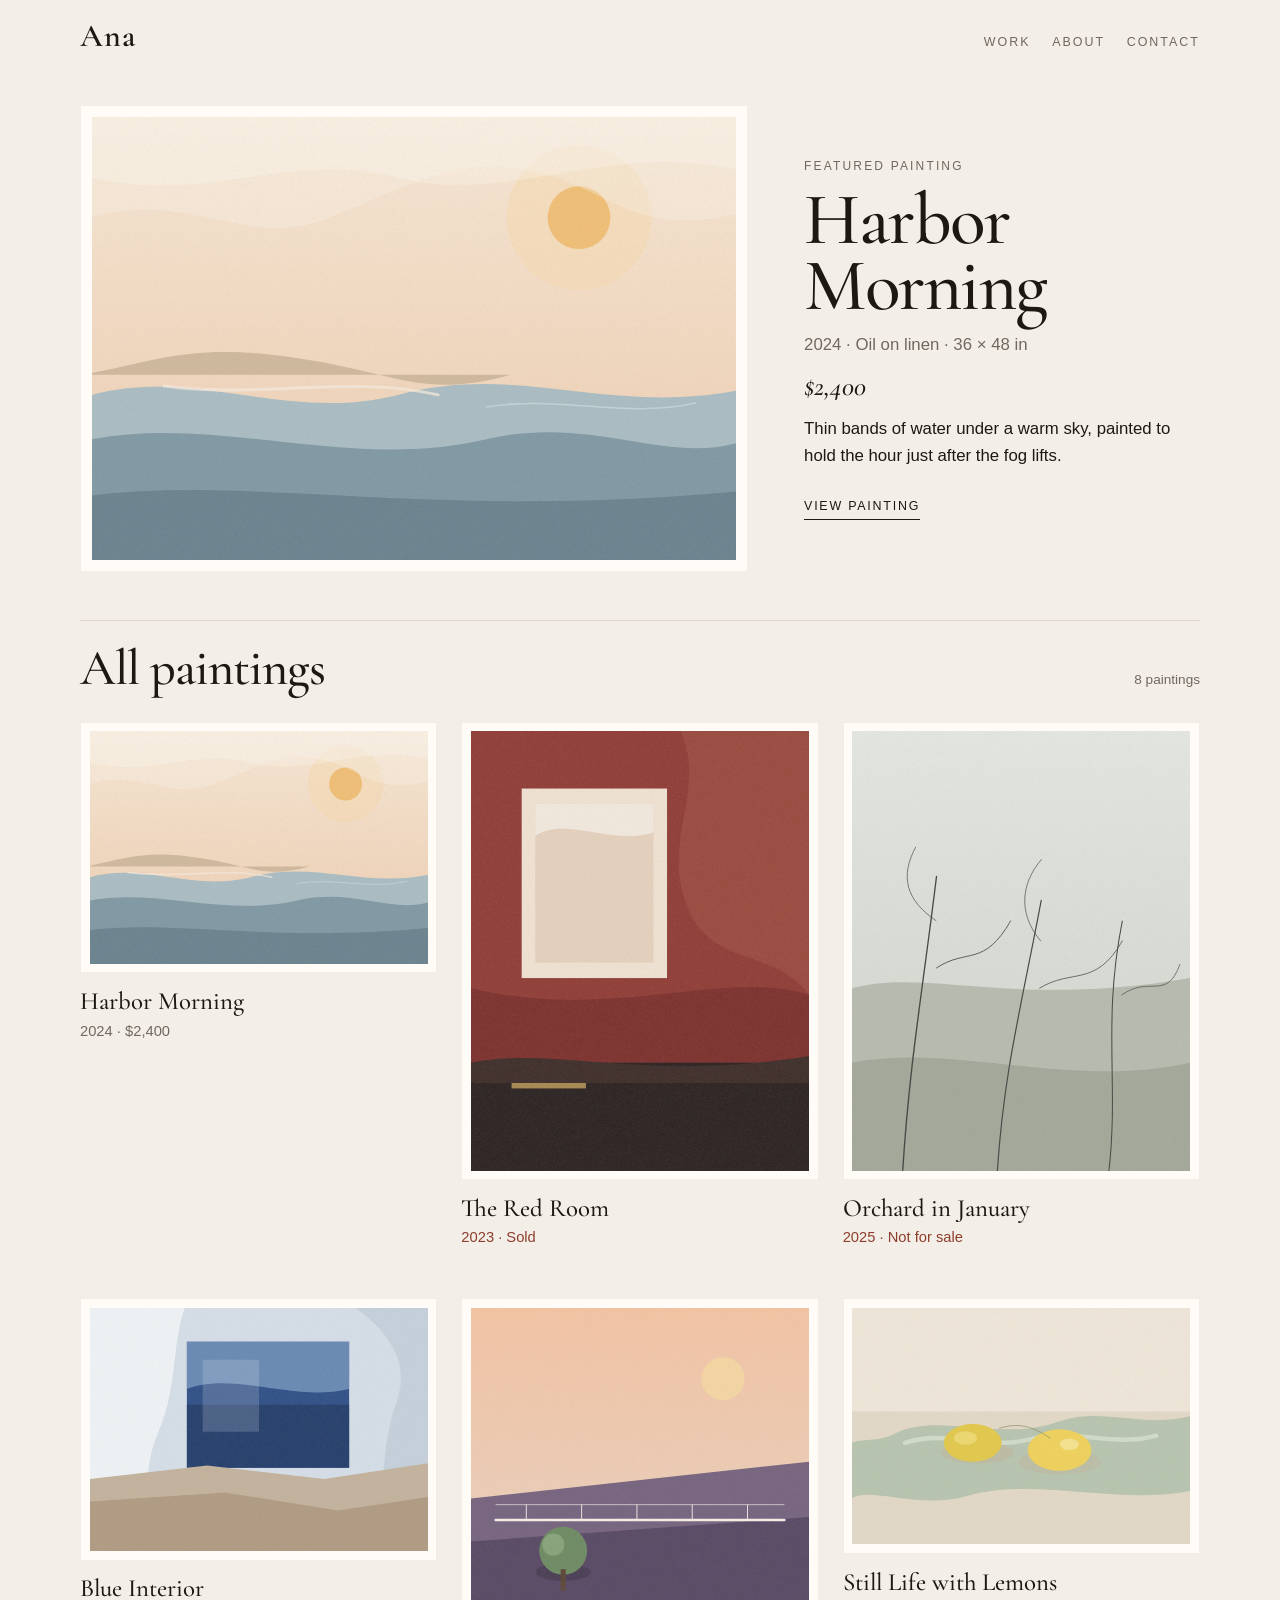
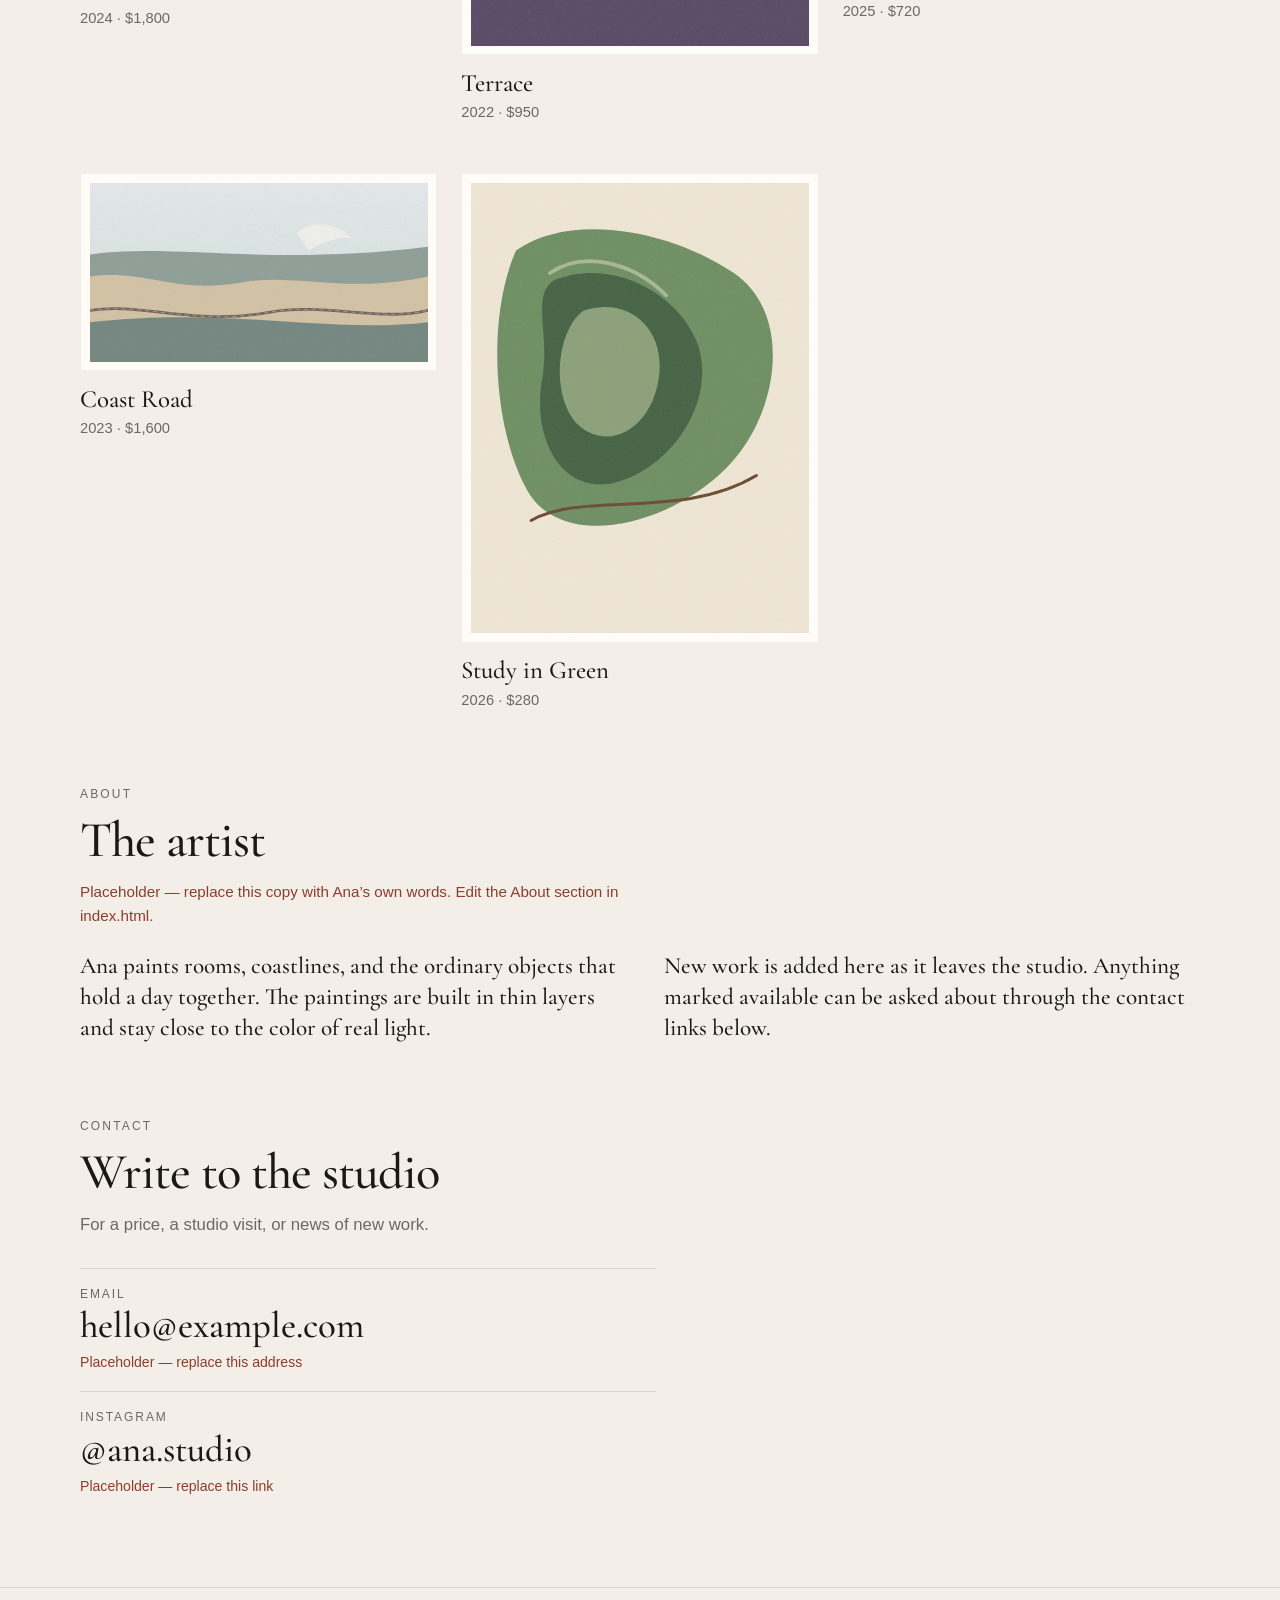
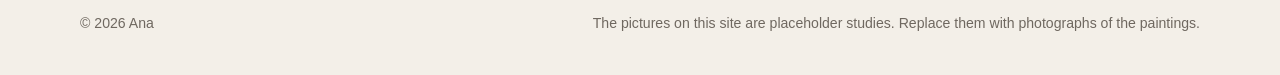
==== index.html @ fddc7daa "Add a static gallery site for Ana's paintings. The site is plain HTML, CSS, and JavaScript so GitHub" ====
<!DOCTYPE html>
<html lang="en">
<head>
  <meta charset="utf-8">
  <meta name="viewport" content="width=device-width, initial-scale=1">
  <title>Ana — Paintings</title>
  <meta name="description" content="Paintings by Ana. A small gallery of available work, with room to add new pieces as they leave the studio.">
  <meta name="author" content="Ana">
  <meta name="theme-color" content="#f3efe8">
  <meta name="robots" content="index, follow">
  <!-- Update the address below if the site moves to a custom domain. -->
  <link rel="canonical" href="https://iraistlin.github.io/anas-art/">
  <meta property="og:type" content="website">
  <meta property="og:locale" content="en_US">
  <meta property="og:site_name" content="Ana">
  <meta property="og:title" content="Ana — Paintings">
  <meta property="og:description" content="Paintings by Ana. A small gallery of available work, with room to add new pieces as they leave the studio.">
  <meta property="og:url" content="https://iraistlin.github.io/anas-art/">
  <meta property="og:image" content="https://iraistlin.github.io/anas-art/images/harbor-morning.svg">
  <meta name="twitter:card" content="summary_large_image">
  <meta name="twitter:title" content="Ana — Paintings">
  <meta name="twitter:description" content="Paintings by Ana. A small gallery of available work, with room to add new pieces as they leave the studio.">
  <meta name="twitter:image" content="https://iraistlin.github.io/anas-art/images/harbor-morning.svg">
  <link rel="icon" href="favicon.svg" type="image/svg+xml">
  <link rel="stylesheet" href="css/styles.css">
  <script type="application/ld+json">
  {
    "@context": "https://schema.org",
    "@type": "Person",
    "name": "Ana",
    "jobTitle": "Painter",
    "url": "https://iraistlin.github.io/anas-art/"
  }
  </script>
</head>
<body>
  <a class="skip" href="#main">Skip to the paintings</a>
  <header class="site-header">
    <div class="wrap header-inner">
      <a class="logo" href="#work">Ana</a>
      <nav aria-label="Sections">
        <a href="#work">Work</a>
        <a href="#about">About</a>
        <a href="#contact">Contact</a>
      </nav>
    </div>
  </header>

  <main id="main">
    <section id="work" class="wrap">
      <div id="featured">
        <noscript>
          <p class="empty">This gallery needs JavaScript to show the paintings. The list itself lives in js/artworks.js.</p>
        </noscript>
      </div>
      <div class="section-head">
        <h2>All paintings</h2>
        <p id="count" class="count"></p>
      </div>
      <div id="gallery" class="grid"></div>
    </section>

    <!-- Replace the About copy below with Ana's own words. -->
    <section id="about" class="wrap about">
      <p class="eyebrow">About</p>
      <h2>The artist</h2>
      <p class="placeholder-banner">Placeholder — replace this copy with Ana’s own words. Edit the About section in index.html.</p>
      <div class="about-grid">
        <p>Ana paints rooms, coastlines, and the ordinary objects that hold a day together. The paintings are built in thin layers and stay close to the color of real light.</p>
        <p>New work is added here as it leaves the studio. Anything marked available can be asked about through the contact links below.</p>
      </div>
    </section>

    <!-- Replace the email and social links. They are examples, not real accounts. -->
    <section id="contact" class="wrap contact">
      <p class="eyebrow">Contact</p>
      <h2>Write to the studio</h2>
      <p class="lede">For a price, a studio visit, or news of new work.</p>
      <ul class="contact-list">
        <li>
          <span class="contact-label">Email</span>
          <a href="mailto:hello@example.com">hello@example.com</a>
          <span class="placeholder">Placeholder — replace this address</span>
        </li>
        <li>
          <span class="contact-label">Instagram</span>
          <a href="https://example.com">@ana.studio</a>
          <span class="placeholder">Placeholder — replace this link</span>
        </li>
      </ul>
    </section>
  </main>

  <footer class="site-footer">
    <div class="wrap footer-inner">
      <p>© <span id="year">2026</span> Ana</p>
      <p>The pictures on this site are placeholder studies. Replace them with photographs of the paintings.</p>
    </div>
  </footer>

  <dialog id="detail" class="detail" aria-labelledby="detail-title">
    <div class="detail-layout">
      <div class="detail-photo">
        <img id="detail-image" alt="">
        <p id="detail-missing" class="missing" hidden>Image not found. Check the file name in js/artworks.js.</p>
      </div>
      <div class="detail-copy">
        <button type="button" class="detail-close" id="detail-close" aria-label="Close">
          <span aria-hidden="true">×</span>
        </button>
        <p class="eyebrow">Painting</p>
        <h2 id="detail-title"></h2>
        <dl id="detail-facts" class="detail-facts"></dl>
        <p id="detail-description" class="detail-description"></p>
        <div id="detail-buy" class="detail-buy"></div>
        <div class="detail-nav">
          <button type="button" id="detail-prev">Previous</button>
          <button type="button" id="detail-next">Next</button>
        </div>
      </div>
    </div>
  </dialog>

  <script src="js/artworks.js"></script>
  <script src="js/gallery.js"></script>
</body>
</html>
---- css/styles.css ----
@font-face {
  font-family: "Cormorant Garamond";
  font-style: normal;
  font-weight: 500;
  font-display: swap;
  src: url("../fonts/cormorant-garamond-latin-500-normal.woff2") format("woff2");
}

@font-face {
  font-family: "Cormorant Garamond";
  font-style: italic;
  font-weight: 500;
  font-display: swap;
  src: url("../fonts/cormorant-garamond-latin-500-italic.woff2") format("woff2");
}

@font-face {
  font-family: "Cormorant Garamond";
  font-style: normal;
  font-weight: 600;
  font-display: swap;
  src: url("../fonts/cormorant-garamond-latin-600-normal.woff2") format("woff2");
}

@font-face {
  font-family: "Outfit";
  font-style: normal;
  font-weight: 300;
  font-display: swap;
  src: url("../fonts/outfit-latin-300-normal.woff2") format("woff2");
}

@font-face {
  font-family: "Outfit";
  font-style: normal;
  font-weight: 400;
  font-display: swap;
  src: url("../fonts/outfit-latin-400-normal.woff2") format("woff2");
}

@font-face {
  font-family: "Outfit";
  font-style: normal;
  font-weight: 500;
  font-display: swap;
  src: url("../fonts/outfit-latin-500-normal.woff2") format("woff2");
}

:root {
  --paper: #f3efe8;
  --ink: #1c1915;
  --muted: #6f6860;
  --line: #ddd6cc;
  --card: #fffcf8;
  --accent: #8d3d2b;
  --serif: "Cormorant Garamond", "Palatino Linotype", Palatino, Georgia, serif;
  --sans: "Outfit", "Avenir Next", "Segoe UI", sans-serif;
  color-scheme: light;
}

*,
*::before,
*::after {
  box-sizing: border-box;
}

html {
  scroll-behavior: smooth;
  scroll-padding-top: 5.5rem;
}

body {
  margin: 0;
  background: var(--paper);
  color: var(--ink);
  font-family: var(--sans);
  font-weight: 300;
  font-size: 1.05rem;
  line-height: 1.6;
}

img {
  max-width: 100%;
}

h1, h2, h3 {
  font-family: var(--serif);
  font-weight: 500;
  letter-spacing: -0.02em;
}

p {
  margin: 0;
}

a {
  color: inherit;
}

::selection {
  background: #e7d3c4;
}

.skip {
  position: absolute;
  left: 1rem;
  top: -4rem;
  background: var(--ink);
  color: var(--paper);
  padding: 0.5rem 0.8rem;
  z-index: 20;
}

.skip:focus {
  top: 1rem;
}

.wrap {
  width: min(1120px, calc(100% - 2.5rem));
  margin: 0 auto;
}

.site-header {
  position: sticky;
  top: 0;
  z-index: 10;
  background: rgba(243, 239, 232, 0.92);
  backdrop-filter: blur(10px);
}

.header-inner {
  display: flex;
  align-items: baseline;
  justify-content: space-between;
  gap: 1rem;
  padding: 1.25rem 0;
}

.logo {
  font-family: var(--serif);
  font-size: 2rem;
  font-weight: 600;
  line-height: 1;
  letter-spacing: 0.03em;
  text-decoration: none;
}

nav {
  display: flex;
  flex-wrap: wrap;
  gap: 0.35rem 1.35rem;
}

nav a {
  color: var(--muted);
  font-size: 0.78rem;
  font-weight: 400;
  letter-spacing: 0.16em;
  text-decoration: none;
  text-transform: uppercase;
}

nav a:hover,
nav a:focus-visible {
  color: var(--ink);
}

.featured {
  display: grid;
  grid-template-columns: 1fr;
  gap: 1.5rem;
  align-items: center;
  padding: 1.25rem 0 3rem;
}

.featured-copy h1 {
  margin: 0 0 0.8rem;
  font-size: clamp(3rem, 12vw, 4.6rem);
  line-height: 0.9;
}

.eyebrow {
  margin: 0 0 0.7rem;
  color: var(--muted);
  font-size: 0.75rem;
  font-weight: 400;
  letter-spacing: 0.18em;
  text-transform: uppercase;
}

.featured-meta,
.lede {
  color: var(--muted);
}

.featured-price {
  margin: 0.85rem 0 1rem;
  font-family: var(--serif);
  font-size: 1.7rem;
  font-style: italic;
  font-weight: 500;
  line-height: 1;
}

.featured-description {
  max-width: 36rem;
  margin-bottom: 1.4rem;
}

.mat {
  display: block;
  background: var(--card);
  padding: 0.55rem;
  border: 1px solid rgba(28, 25, 21, 0.06);
}

.mat img {
  display: block;
  width: 100%;
  height: auto;
}

button.mat,
button.card,
.text-button,
.detail-nav button,
.detail-close {
  font: inherit;
  color: inherit;
  cursor: pointer;
}

.featured-photo {
  width: 100%;
  padding: 0.7rem;
  border: 1px solid rgba(28, 25, 21, 0.06);
  text-align: left;
}

.text-button {
  background: none;
  border: 0;
  padding: 0 0 0.15rem;
  border-bottom: 1px solid var(--ink);
  font-size: 0.78rem;
  font-weight: 400;
  letter-spacing: 0.14em;
  text-transform: uppercase;
}

.section-head {
  display: flex;
  align-items: baseline;
  justify-content: space-between;
  gap: 1rem;
  margin: 0 0 1.75rem;
  padding-top: 1.4rem;
  border-top: 1px solid var(--line);
}

.section-head h2,
.about h2,
.contact h2 {
  margin: 0;
  font-size: clamp(2.2rem, 5vw, 3.15rem);
  line-height: 1;
}

.count {
  color: var(--muted);
  font-size: 0.85rem;
}

.grid {
  display: grid;
  grid-template-columns: 1fr;
  gap: 2.4rem 1.25rem;
}

.card {
  display: flex;
  flex-direction: column;
  align-items: stretch;
  width: 100%;
  padding: 0;
  border: 0;
  background: transparent;
  text-align: left;
}

.card-title {
  display: block;
  margin-top: 0.85rem;
  font-family: var(--serif);
  font-size: 1.55rem;
  font-weight: 500;
  line-height: 1.15;
}

.card-meta {
  display: block;
  margin-top: 0.25rem;
  color: var(--muted);
  font-size: 0.92rem;
}

.card-meta.is-sold,
.card-meta.is-held,
.is-status {
  color: var(--accent);
}

.card:hover .card-title,
.card:focus-visible .card-title {
  text-decoration: underline;
  text-underline-offset: 0.18em;
}

.about,
.contact {
  padding-top: 4.5rem;
}

.placeholder-banner,
.placeholder {
  color: var(--accent);
}

.placeholder-banner {
  max-width: 38rem;
  margin: 0.9rem 0 1.4rem;
  font-size: 0.95rem;
}

.about-grid {
  display: grid;
  grid-template-columns: 1fr;
  gap: 1rem;
  max-width: 46rem;
}

.about-grid p {
  font-family: var(--serif);
  font-size: 1.45rem;
  font-weight: 500;
  line-height: 1.35;
}

.contact .lede {
  margin-top: 0.9rem;
}

.contact-list {
  list-style: none;
  max-width: 36rem;
  margin: 1.8rem 0 0;
  padding: 0;
}

.contact-list li {
  padding: 1rem 0 1.1rem;
  border-top: 1px solid var(--line);
}

.contact-label {
  display: block;
  margin-bottom: 0.15rem;
  color: var(--muted);
  font-size: 0.75rem;
  letter-spacing: 0.16em;
  text-transform: uppercase;
}

.contact-list a {
  font-family: var(--serif);
  font-size: clamp(1.8rem, 4vw, 2.3rem);
  font-weight: 500;
  line-height: 1.1;
  text-decoration: none;
}

.contact-list a:hover,
.contact-list a:focus-visible {
  text-decoration: underline;
  text-underline-offset: 0.12em;
}

.placeholder {
  display: block;
  margin-top: 0.3rem;
  font-size: 0.88rem;
}

.site-footer {
  margin-top: 4.5rem;
  padding: 1.5rem 0 2.5rem;
  border-top: 1px solid var(--line);
  color: var(--muted);
  font-size: 0.88rem;
}

.footer-inner {
  display: grid;
  gap: 0.35rem;
}

.empty,
.missing {
  color: var(--muted);
}

.mat.is-missing,
.detail-photo.is-missing {
  display: grid;
  place-items: center;
  min-height: 220px;
  background:
    linear-gradient(180deg, rgba(28, 25, 21, 0.03), rgba(28, 25, 21, 0.03)),
    var(--card);
}

.missing {
  max-width: 16rem;
  margin: 0;
  text-align: center;
}

.detail {
  width: min(1080px, calc(100vw - 2rem));
  max-height: calc(100vh - 2rem);
  padding: 0;
  border: 0;
  background: #fbf9f5;
  color: var(--ink);
  overflow: auto;
}

.detail::backdrop {
  background: rgba(28, 25, 21, 0.5);
}

.detail-layout {
  display: grid;
  grid-template-columns: 1fr;
}

.detail-photo {
  display: grid;
  place-items: center;
  margin: 0;
  padding: 1rem;
  background: #ebe4da;
}

.detail-photo img {
  width: auto;
  max-width: 100%;
  max-height: 52vh;
  height: auto;
}

.detail-copy {
  position: relative;
  padding: 1.4rem 1.25rem 1.5rem;
}

.detail-close {
  position: absolute;
  top: 0.85rem;
  right: 0.85rem;
  width: 2.4rem;
  height: 2.4rem;
  border: 1px solid var(--line);
  border-radius: 999px;
  background: #fbf9f5;
  font-size: 1.45rem;
  line-height: 1;
}

.detail-copy h2 {
  margin: 0 2.5rem 0.4rem 0;
  font-size: clamp(2.3rem, 6vw, 3.4rem);
  line-height: 0.95;
}

.detail-facts {
  margin: 1.2rem 0 1rem;
}

.detail-facts div {
  display: grid;
  grid-template-columns: 5.5rem 1fr;
  gap: 0.75rem;
  padding: 0.45rem 0;
  border-top: 1px solid var(--line);
}

.detail-facts dt {
  color: var(--muted);
  font-size: 0.72rem;
  font-weight: 400;
  letter-spacing: 0.14em;
  text-transform: uppercase;
}

.detail-facts dd {
  margin: 0;
}

.detail-description {
  margin: 0;
  font-family: var(--serif);
  font-size: 1.4rem;
  font-weight: 500;
  line-height: 1.35;
}

.detail-buy {
  margin-top: 1.3rem;
}

.buy {
  display: inline-block;
  padding: 0.8rem 1.3rem;
  background: var(--ink);
  color: #f7f3ec;
  font-size: 0.75rem;
  font-weight: 400;
  letter-spacing: 0.14em;
  text-decoration: none;
  text-transform: uppercase;
}

.buy:hover,
.buy:focus-visible {
  background: #3a332c;
}

.buy-note {
  max-width: 28rem;
  margin: 0.65rem 0 0;
  color: var(--muted);
  font-size: 0.88rem;
}

.detail-nav {
  display: flex;
  justify-content: space-between;
  gap: 1rem;
  margin-top: 1.6rem;
  padding-top: 0.9rem;
  border-top: 1px solid var(--line);
}

.detail-nav button {
  border: 0;
  background: none;
  padding: 0.35rem 0;
  color: var(--muted);
  font-size: 0.75rem;
  font-weight: 400;
  letter-spacing: 0.14em;
  text-transform: uppercase;
}

.detail-nav button:hover,
.detail-nav button:focus-visible {
  color: var(--ink);
}

.detail-nav button:disabled {
  opacity: 0.35;
  cursor: default;
}

:focus-visible {
  outline: 2px solid var(--ink);
  outline-offset: 3px;
}

@media (min-width: 720px) {
  .wrap {
    width: min(1120px, calc(100% - 4rem));
  }

  .featured {
    grid-template-columns: minmax(0, 1.35fr) minmax(240px, 0.8fr);
    gap: 3.5rem;
    padding-top: 2rem;
  }

  .grid {
    grid-template-columns: 1fr 1fr;
    gap: 3rem 1.5rem;
  }

  .about-grid {
    grid-template-columns: 1fr 1fr;
    gap: 2rem 3rem;
    max-width: none;
  }

  .footer-inner {
    grid-template-columns: auto 1fr;
    gap: 2rem;
    align-items: baseline;
  }

  .footer-inner p:last-child {
    text-align: right;
  }

  .detail-layout {
    grid-template-columns: minmax(0, 1.15fr) minmax(280px, 0.85fr);
    min-height: min(680px, calc(100vh - 2rem));
  }

  .detail-photo {
    padding: 1.5rem;
  }

  .detail-photo img {
    max-height: calc(100vh - 5rem);
  }

  .detail-copy {
    padding: 3.2rem 2rem 1.7rem;
  }
}

@media (min-width: 1040px) {
  .grid {
    grid-template-columns: 1fr 1fr 1fr;
  }
}

@media (max-width: 719px) {
  .detail {
    width: 100%;
    height: 100%;
    max-width: none;
    max-height: none;
    margin: 0;
  }

  .detail-copy {
    padding-bottom: 2rem;
  }
}

@media (prefers-reduced-motion: reduce) {
  html {
    scroll-behavior: auto;
  }
}
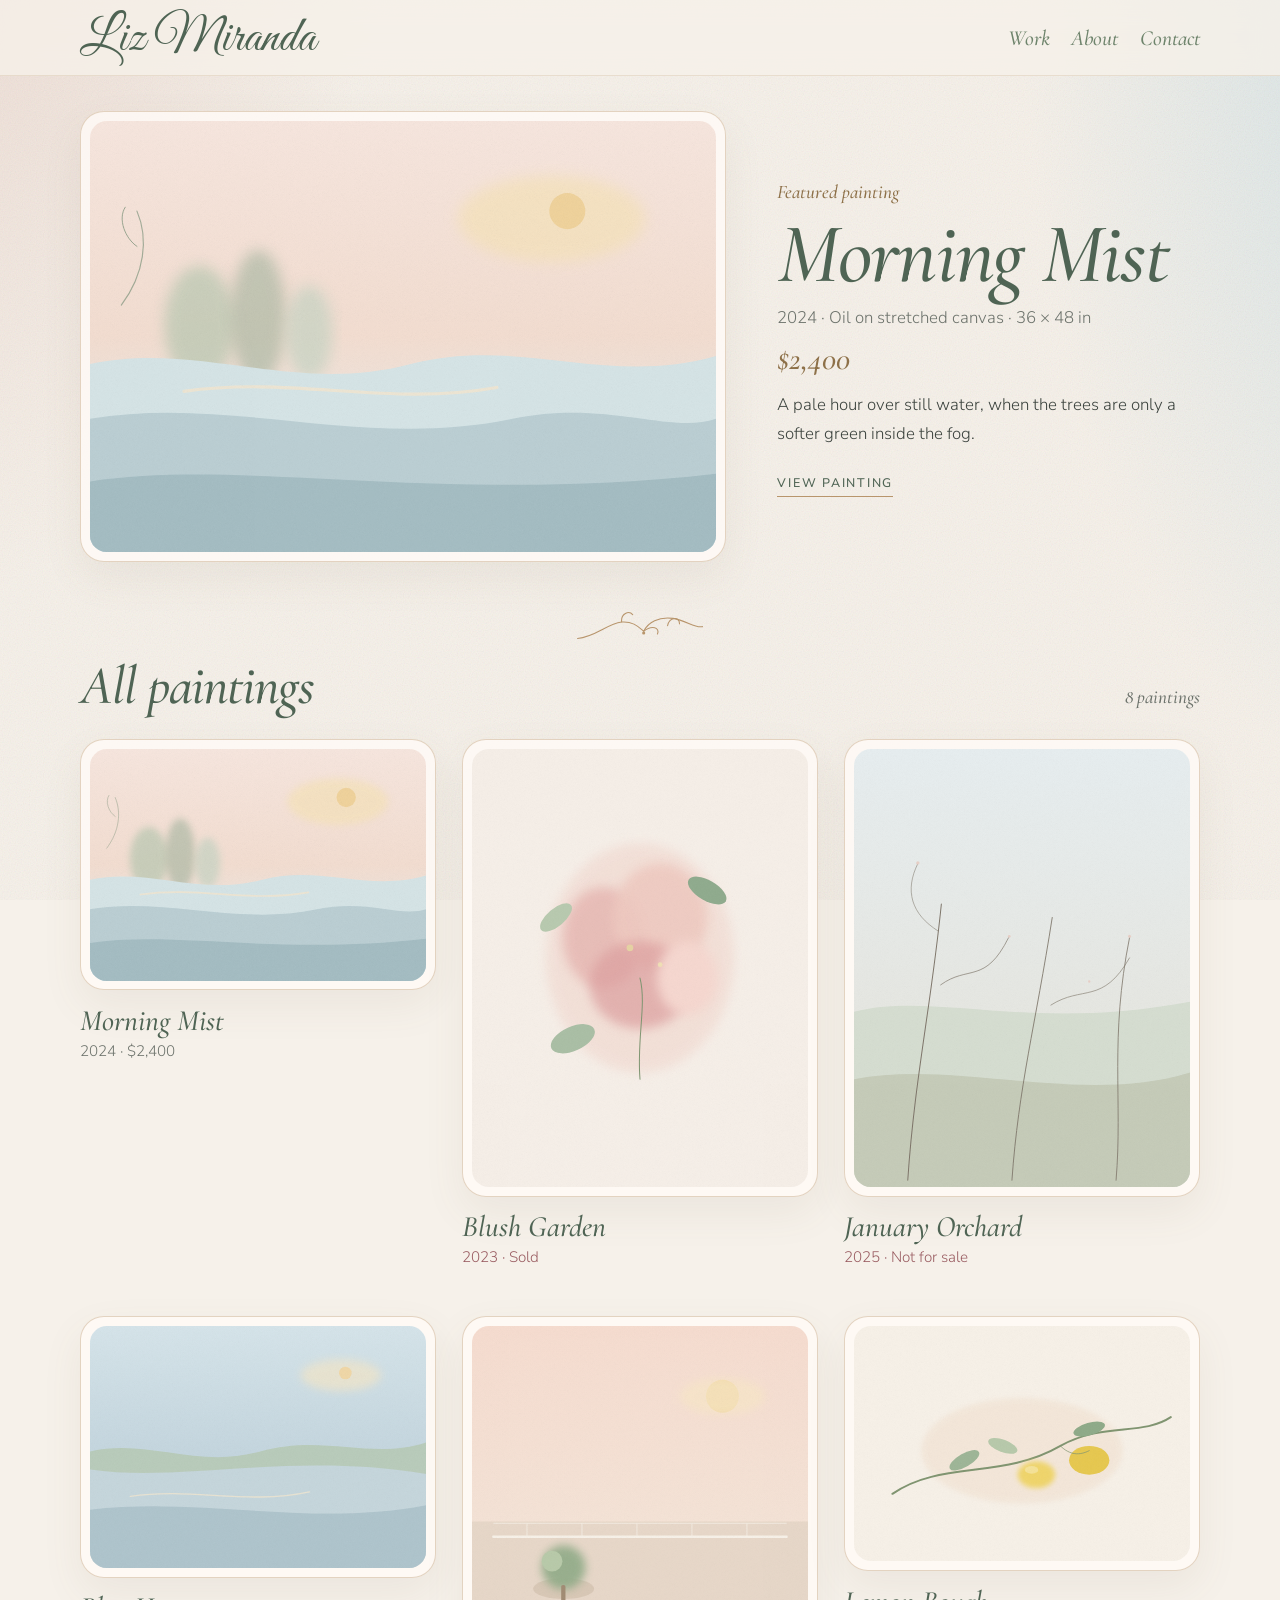
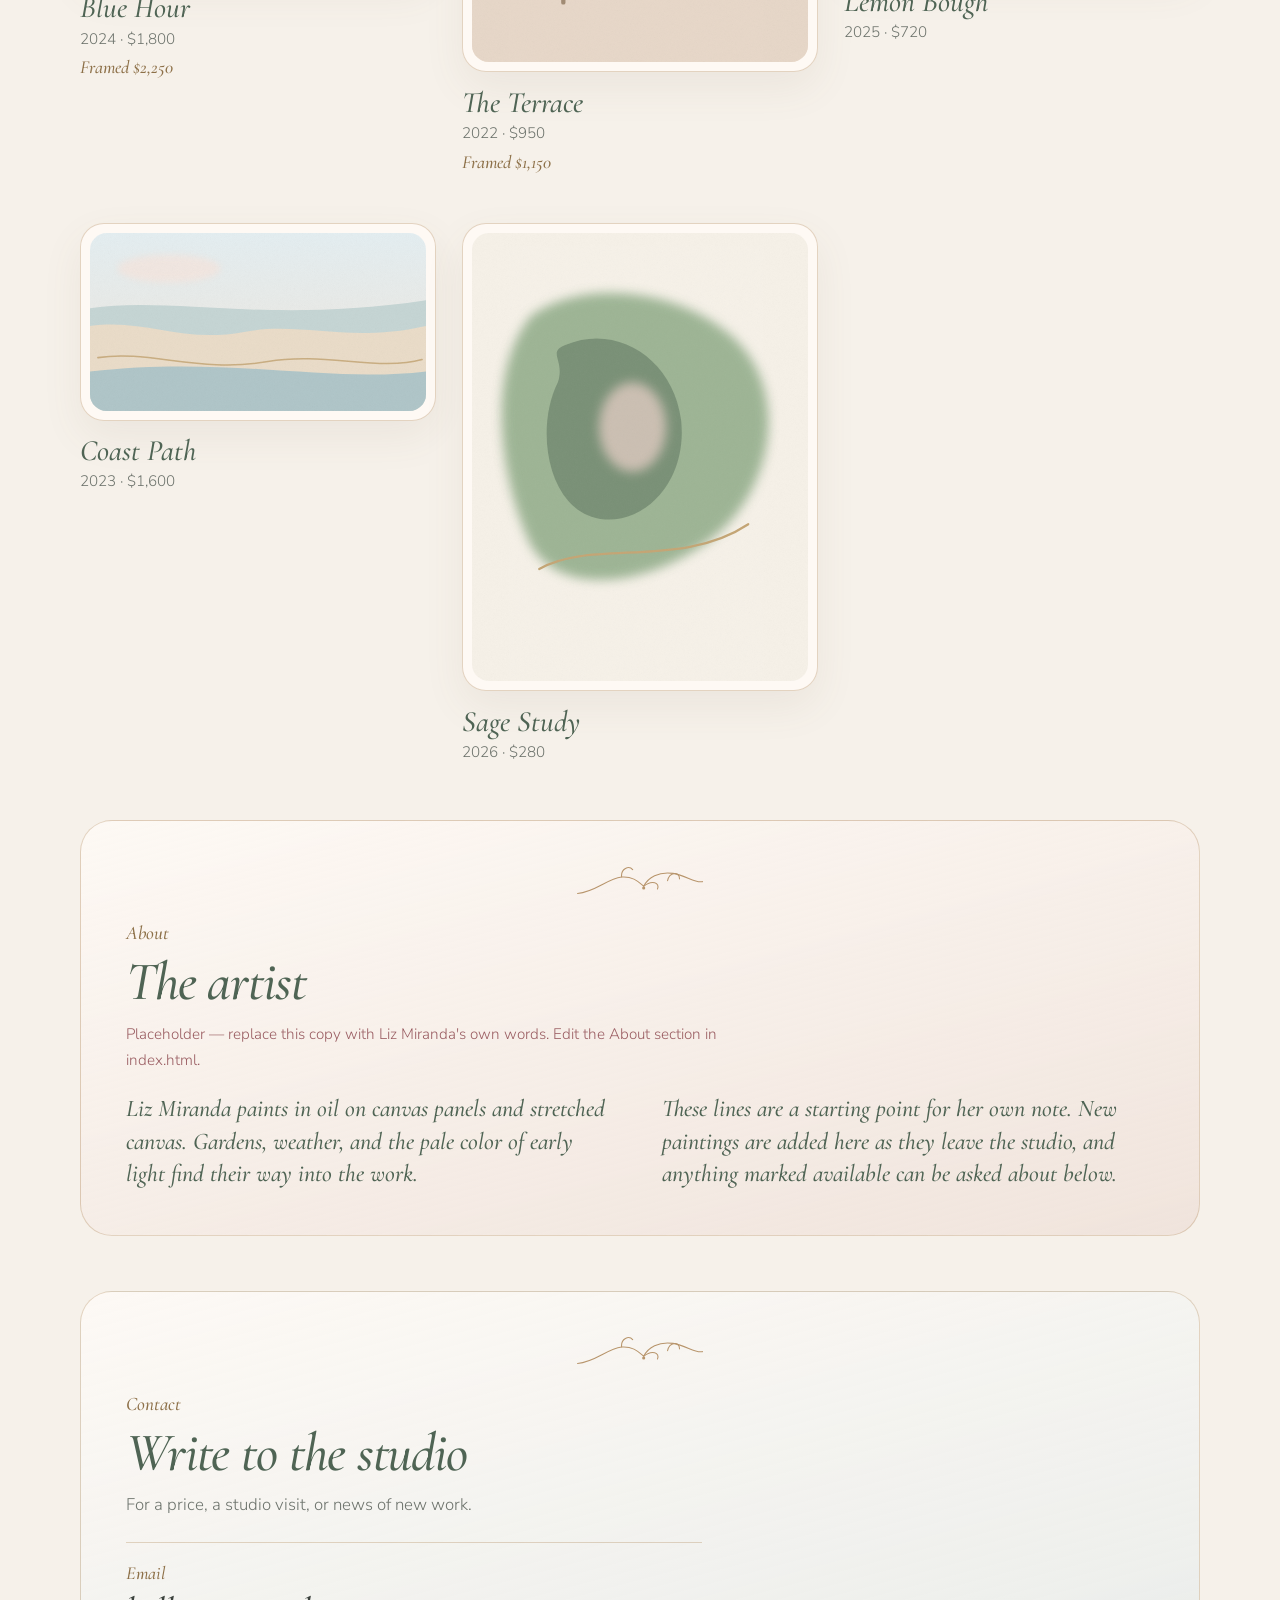
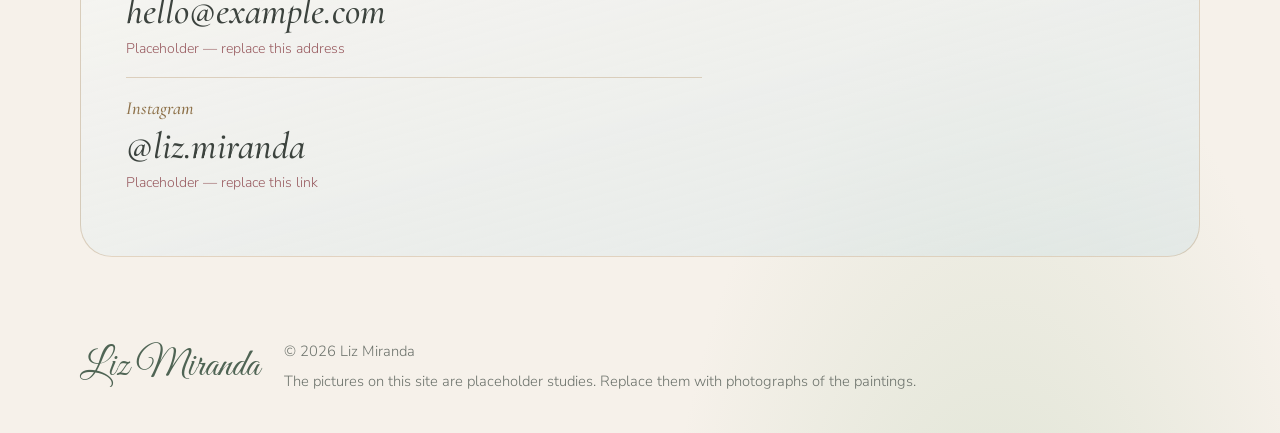
==== commit 5d71e1e6: "Restyle the gallery for Liz Miranda. Soften the site into a dreamy, nature-inspired layout and renam" ====
--- a/index.html
+++ b/index.html
@@ -3,31 +3,31 @@
 <head>
   <meta charset="utf-8">
   <meta name="viewport" content="width=device-width, initial-scale=1">
-  <title>Ana — Paintings</title>
-  <meta name="description" content="Paintings by Ana. A small gallery of available work, with room to add new pieces as they leave the studio.">
-  <meta name="author" content="Ana">
-  <meta name="theme-color" content="#f3efe8">
+  <title>Liz Miranda — Paintings</title>
+  <meta name="description" content="Paintings by Liz Miranda. Oil on canvas panels and stretched canvas, gathered in a small gallery of available work.">
+  <meta name="author" content="Liz Miranda">
+  <meta name="theme-color" content="#f6f1ea">
   <meta name="robots" content="index, follow">
   <!-- Update the address below if the site moves to a custom domain. -->
   <link rel="canonical" href="https://iraistlin.github.io/anas-art/">
   <meta property="og:type" content="website">
   <meta property="og:locale" content="en_US">
-  <meta property="og:site_name" content="Ana">
-  <meta property="og:title" content="Ana — Paintings">
-  <meta property="og:description" content="Paintings by Ana. A small gallery of available work, with room to add new pieces as they leave the studio.">
+  <meta property="og:site_name" content="Liz Miranda">
+  <meta property="og:title" content="Liz Miranda — Paintings">
+  <meta property="og:description" content="Paintings by Liz Miranda. Oil on canvas panels and stretched canvas, gathered in a small gallery of available work.">
   <meta property="og:url" content="https://iraistlin.github.io/anas-art/">
-  <meta property="og:image" content="https://iraistlin.github.io/anas-art/images/harbor-morning.svg">
+  <meta property="og:image" content="https://iraistlin.github.io/anas-art/images/morning-mist.svg">
   <meta name="twitter:card" content="summary_large_image">
-  <meta name="twitter:title" content="Ana — Paintings">
-  <meta name="twitter:description" content="Paintings by Ana. A small gallery of available work, with room to add new pieces as they leave the studio.">
-  <meta name="twitter:image" content="https://iraistlin.github.io/anas-art/images/harbor-morning.svg">
+  <meta name="twitter:title" content="Liz Miranda — Paintings">
+  <meta name="twitter:description" content="Paintings by Liz Miranda. Oil on canvas panels and stretched canvas, gathered in a small gallery of available work.">
+  <meta name="twitter:image" content="https://iraistlin.github.io/anas-art/images/morning-mist.svg">
   <link rel="icon" href="favicon.svg" type="image/svg+xml">
   <link rel="stylesheet" href="css/styles.css">
   <script type="application/ld+json">
   {
     "@context": "https://schema.org",
     "@type": "Person",
-    "name": "Ana",
+    "name": "Liz Miranda",
     "jobTitle": "Painter",
     "url": "https://iraistlin.github.io/anas-art/"
   }
@@ -37,7 +37,7 @@
   <a class="skip" href="#main">Skip to the paintings</a>
   <header class="site-header">
     <div class="wrap header-inner">
-      <a class="logo" href="#work">Ana</a>
+      <a class="logo" href="#work">Liz Miranda</a>
       <nav aria-label="Sections">
         <a href="#work">Work</a>
         <a href="#about">About</a>
@@ -53,47 +53,75 @@
           <p class="empty">This gallery needs JavaScript to show the paintings. The list itself lives in js/artworks.js.</p>
         </noscript>
       </div>
-      <div class="section-head">
-        <h2>All paintings</h2>
-        <p id="count" class="count"></p>
+      <div class="section-intro">
+        <svg class="sprig" viewBox="0 0 148 42" fill="none" aria-hidden="true">
+          <path d="M6 30c20-2 32-16 48-18 12-1 18 5 24 10 5-10 16-16 32-14 14 2 24 11 32 9" stroke="currentColor" stroke-width="1.15" stroke-linecap="round"/>
+          <path d="M54 12c-1-9 8-13 12-8" stroke="currentColor" stroke-width="1.15" stroke-linecap="round"/>
+          <path d="M78 22c9-7 18-4 15 3" stroke="currentColor" stroke-width="1.15" stroke-linecap="round"/>
+          <path d="M104 16c2-9 13-11 13-2" stroke="currentColor" stroke-width="1.15" stroke-linecap="round"/>
+          <circle cx="78" cy="24" r="1.7" fill="currentColor"/>
+        </svg>
+        <div class="section-head">
+          <h2>All paintings</h2>
+          <p id="count" class="count"></p>
+        </div>
       </div>
       <div id="gallery" class="grid"></div>
     </section>
 
-    <!-- Replace the About copy below with Ana's own words. -->
+    <!-- Replace the About copy below with Liz Miranda's own words. -->
     <section id="about" class="wrap about">
-      <p class="eyebrow">About</p>
-      <h2>The artist</h2>
-      <p class="placeholder-banner">Placeholder — replace this copy with Ana’s own words. Edit the About section in index.html.</p>
-      <div class="about-grid">
-        <p>Ana paints rooms, coastlines, and the ordinary objects that hold a day together. The paintings are built in thin layers and stay close to the color of real light.</p>
-        <p>New work is added here as it leaves the studio. Anything marked available can be asked about through the contact links below.</p>
+      <div class="panel">
+        <svg class="sprig" viewBox="0 0 148 42" fill="none" aria-hidden="true">
+          <path d="M6 30c20-2 32-16 48-18 12-1 18 5 24 10 5-10 16-16 32-14 14 2 24 11 32 9" stroke="currentColor" stroke-width="1.15" stroke-linecap="round"/>
+          <path d="M54 12c-1-9 8-13 12-8" stroke="currentColor" stroke-width="1.15" stroke-linecap="round"/>
+          <path d="M78 22c9-7 18-4 15 3" stroke="currentColor" stroke-width="1.15" stroke-linecap="round"/>
+          <path d="M104 16c2-9 13-11 13-2" stroke="currentColor" stroke-width="1.15" stroke-linecap="round"/>
+          <circle cx="78" cy="24" r="1.7" fill="currentColor"/>
+        </svg>
+        <p class="eyebrow">About</p>
+        <h2>The artist</h2>
+        <p class="placeholder-banner">Placeholder — replace this copy with Liz Miranda's own words. Edit the About section in index.html.</p>
+        <div class="about-grid">
+          <p>Liz Miranda paints in oil on canvas panels and stretched canvas. Gardens, weather, and the pale color of early light find their way into the work.</p>
+          <p>These lines are a starting point for her own note. New paintings are added here as they leave the studio, and anything marked available can be asked about below.</p>
+        </div>
       </div>
     </section>
 
     <!-- Replace the email and social links. They are examples, not real accounts. -->
     <section id="contact" class="wrap contact">
-      <p class="eyebrow">Contact</p>
-      <h2>Write to the studio</h2>
-      <p class="lede">For a price, a studio visit, or news of new work.</p>
-      <ul class="contact-list">
-        <li>
-          <span class="contact-label">Email</span>
-          <a href="mailto:hello@example.com">hello@example.com</a>
-          <span class="placeholder">Placeholder — replace this address</span>
-        </li>
-        <li>
-          <span class="contact-label">Instagram</span>
-          <a href="https://example.com">@ana.studio</a>
-          <span class="placeholder">Placeholder — replace this link</span>
-        </li>
-      </ul>
+      <div class="panel">
+        <svg class="sprig" viewBox="0 0 148 42" fill="none" aria-hidden="true">
+          <path d="M6 30c20-2 32-16 48-18 12-1 18 5 24 10 5-10 16-16 32-14 14 2 24 11 32 9" stroke="currentColor" stroke-width="1.15" stroke-linecap="round"/>
+          <path d="M54 12c-1-9 8-13 12-8" stroke="currentColor" stroke-width="1.15" stroke-linecap="round"/>
+          <path d="M78 22c9-7 18-4 15 3" stroke="currentColor" stroke-width="1.15" stroke-linecap="round"/>
+          <path d="M104 16c2-9 13-11 13-2" stroke="currentColor" stroke-width="1.15" stroke-linecap="round"/>
+          <circle cx="78" cy="24" r="1.7" fill="currentColor"/>
+        </svg>
+        <p class="eyebrow">Contact</p>
+        <h2>Write to the studio</h2>
+        <p class="lede">For a price, a studio visit, or news of new work.</p>
+        <ul class="contact-list">
+          <li>
+            <span class="contact-label">Email</span>
+            <a href="mailto:hello@example.com">hello@example.com</a>
+            <span class="placeholder">Placeholder — replace this address</span>
+          </li>
+          <li>
+            <span class="contact-label">Instagram</span>
+            <a href="https://example.com">@liz.miranda</a>
+            <span class="placeholder">Placeholder — replace this link</span>
+          </li>
+        </ul>
+      </div>
     </section>
   </main>
 
   <footer class="site-footer">
     <div class="wrap footer-inner">
-      <p>© <span id="year">2026</span> Ana</p>
+      <p class="footer-name">Liz Miranda</p>
+      <p>© <span id="year">2026</span> Liz Miranda</p>
       <p>The pictures on this site are placeholder studies. Replace them with photographs of the paintings.</p>
     </div>
   </footer>
--- a/css/styles.css
+++ b/css/styles.css
@@ -23,38 +23,52 @@
 }
 
 @font-face {
-  font-family: "Outfit";
+  font-family: "Great Vibes";
+  font-style: normal;
+  font-weight: 400;
+  font-display: swap;
+  src: url("../fonts/great-vibes-latin-400-normal.woff2") format("woff2");
+}
+
+@font-face {
+  font-family: "Nunito Sans";
   font-style: normal;
   font-weight: 300;
   font-display: swap;
-  src: url("../fonts/outfit-latin-300-normal.woff2") format("woff2");
+  src: url("../fonts/nunito-sans-latin-300-normal.woff2") format("woff2");
 }
 
 @font-face {
-  font-family: "Outfit";
+  font-family: "Nunito Sans";
   font-style: normal;
   font-weight: 400;
   font-display: swap;
-  src: url("../fonts/outfit-latin-400-normal.woff2") format("woff2");
+  src: url("../fonts/nunito-sans-latin-400-normal.woff2") format("woff2");
 }
 
 @font-face {
-  font-family: "Outfit";
+  font-family: "Nunito Sans";
   font-style: normal;
   font-weight: 500;
   font-display: swap;
-  src: url("../fonts/outfit-latin-500-normal.woff2") format("woff2");
+  src: url("../fonts/nunito-sans-latin-500-normal.woff2") format("woff2");
 }
 
 :root {
-  --paper: #f3efe8;
-  --ink: #1c1915;
-  --muted: #6f6860;
-  --line: #ddd6cc;
-  --card: #fffcf8;
-  --accent: #8d3d2b;
+  --cream: #f6f1ea;
+  --ink: #3c433e;
+  --muted: #6d736c;
+  --sage: #6e846c;
+  --sage-deep: #4f6454;
+  --blush: #e7cfc6;
+  --mist: #d5e3e6;
+  --gold: #b8956c;
+  --gold-deep: #8d7048;
+  --line: rgba(184, 149, 108, 0.38);
+  --card: rgba(255, 251, 247, 0.82);
   --serif: "Cormorant Garamond", "Palatino Linotype", Palatino, Georgia, serif;
-  --sans: "Outfit", "Avenir Next", "Segoe UI", sans-serif;
+  --script: "Great Vibes", "Segoe Script", "Snell Roundhand", cursive;
+  --sans: "Nunito Sans", "Avenir Next", "Segoe UI", sans-serif;
   color-scheme: light;
 }
 
@@ -66,17 +80,38 @@
 
 html {
   scroll-behavior: smooth;
-  scroll-padding-top: 5.5rem;
+  scroll-padding-top: 6rem;
 }
 
 body {
   margin: 0;
-  background: var(--paper);
   color: var(--ink);
   font-family: var(--sans);
   font-weight: 300;
   font-size: 1.05rem;
-  line-height: 1.6;
+  line-height: 1.7;
+  background-color: var(--cream);
+  background-image:
+    radial-gradient(ellipse 70% 46% at -8% -10%, rgba(231, 207, 198, 0.85), transparent 58%),
+    radial-gradient(ellipse 58% 42% at 110% 0%, rgba(213, 227, 230, 0.95), transparent 52%),
+    radial-gradient(ellipse 48% 36% at 78% 108%, rgba(198, 214, 190, 0.55), transparent 56%);
+}
+
+body::before {
+  content: "";
+  position: fixed;
+  inset: 0;
+  z-index: 0;
+  pointer-events: none;
+  opacity: 0.22;
+  mix-blend-mode: multiply;
+  background-image: url("data:image/svg+xml,%3Csvg xmlns='http://www.w3.org/2000/svg' width='180' height='180'%3E%3Cfilter id='n'%3E%3CfeTurbulence type='fractalNoise' baseFrequency='0.85' numOctaves='2' stitchTiles='stitch'/%3E%3C/filter%3E%3Crect width='180' height='180' filter='url(%23n)' opacity='0.55'/%3E%3C/svg%3E");
+  background-size: 180px 180px;
+}
+
+body > * {
+  position: relative;
+  z-index: 1;
 }
 
 img {
@@ -86,6 +121,7 @@
 h1, h2, h3 {
   font-family: var(--serif);
   font-weight: 500;
+  font-style: italic;
   letter-spacing: -0.02em;
 }
 
@@ -98,17 +134,18 @@
 }
 
 ::selection {
-  background: #e7d3c4;
+  background: #ead3c4;
 }
 
 .skip {
   position: absolute;
   left: 1rem;
   top: -4rem;
-  background: var(--ink);
-  color: var(--paper);
+  z-index: 20;
   padding: 0.5rem 0.8rem;
-  z-index: 20;
+  background: var(--sage-deep);
+  color: #fbf7f2;
+  border-radius: 999px;
 }
 
 .skip:focus {
@@ -116,7 +153,7 @@
 }
 
 .wrap {
-  width: min(1120px, calc(100% - 2.5rem));
+  width: min(1120px, calc(100% - 2.4rem));
   margin: 0 auto;
 }
 
@@ -124,68 +161,77 @@
   position: sticky;
   top: 0;
   z-index: 10;
-  background: rgba(243, 239, 232, 0.92);
-  backdrop-filter: blur(10px);
+  background: rgba(246, 241, 234, 0.78);
+  backdrop-filter: blur(14px);
+  border-bottom: 1px solid rgba(184, 149, 108, 0.22);
 }
 
 .header-inner {
   display: flex;
-  align-items: baseline;
+  flex-wrap: wrap;
+  align-items: center;
   justify-content: space-between;
-  gap: 1rem;
-  padding: 1.25rem 0;
+  gap: 0.35rem 1.5rem;
+  padding: 0.85rem 0 0.7rem;
 }
 
 .logo {
-  font-family: var(--serif);
-  font-size: 2rem;
-  font-weight: 600;
+  font-family: var(--script);
+  font-size: clamp(2.15rem, 7vw, 3.15rem);
+  font-weight: 400;
   line-height: 1;
-  letter-spacing: 0.03em;
+  color: var(--sage-deep);
   text-decoration: none;
+  transition: color 0.35s ease;
+}
+
+.logo:hover,
+.logo:focus-visible {
+  color: var(--gold-deep);
 }
 
 nav {
   display: flex;
   flex-wrap: wrap;
-  gap: 0.35rem 1.35rem;
+  gap: 0.2rem 1.35rem;
 }
 
 nav a {
-  color: var(--muted);
-  font-size: 0.78rem;
-  font-weight: 400;
-  letter-spacing: 0.16em;
+  color: var(--sage);
+  font-family: var(--serif);
+  font-style: italic;
+  font-size: 1.35rem;
+  line-height: 1;
   text-decoration: none;
-  text-transform: uppercase;
+  transition: color 0.35s ease;
 }
 
 nav a:hover,
 nav a:focus-visible {
-  color: var(--ink);
+  color: var(--gold-deep);
 }
 
 .featured {
   display: grid;
   grid-template-columns: 1fr;
-  gap: 1.5rem;
+  gap: 1.6rem;
   align-items: center;
-  padding: 1.25rem 0 3rem;
+  padding: 1.6rem 0 2.6rem;
 }
 
 .featured-copy h1 {
-  margin: 0 0 0.8rem;
-  font-size: clamp(3rem, 12vw, 4.6rem);
+  margin: 0 0 0.7rem;
+  font-size: clamp(3.3rem, 12vw, 5.3rem);
   line-height: 0.9;
+  color: var(--sage-deep);
 }
 
 .eyebrow {
-  margin: 0 0 0.7rem;
-  color: var(--muted);
-  font-size: 0.75rem;
-  font-weight: 400;
-  letter-spacing: 0.18em;
-  text-transform: uppercase;
+  margin: 0 0 0.45rem;
+  color: var(--gold-deep);
+  font-family: var(--serif);
+  font-style: italic;
+  font-size: 1.2rem;
 }
 
 .featured-meta,
@@ -194,30 +240,52 @@
 }
 
 .featured-price {
-  margin: 0.85rem 0 1rem;
-  font-family: var(--serif);
-  font-size: 1.7rem;
+  margin: 0.7rem 0 0.15rem;
+  font-family: var(--serif);
+  font-size: 2rem;
   font-style: italic;
   font-weight: 500;
   line-height: 1;
+  color: var(--gold-deep);
+}
+
+.featured-framed {
+  margin: 0.2rem 0 0;
+  color: var(--sage);
+  font-family: var(--serif);
+  font-size: 1.25rem;
+  font-style: italic;
 }
 
 .featured-description {
-  max-width: 36rem;
-  margin-bottom: 1.4rem;
+  max-width: 34rem;
+  margin: 1rem 0 1.25rem;
+}
+
+.sprig {
+  display: block;
+  width: 8.5rem;
+  height: auto;
+  margin: 0 auto 0.35rem;
+  color: var(--gold);
 }
 
 .mat {
   display: block;
+  overflow: hidden;
+  padding: 0.55rem;
   background: var(--card);
-  padding: 0.55rem;
-  border: 1px solid rgba(28, 25, 21, 0.06);
+  border: 1px solid var(--line);
+  border-radius: 1.5rem;
+  box-shadow: 0 16px 40px rgba(120, 96, 78, 0.08);
 }
 
 .mat img {
   display: block;
   width: 100%;
   height: auto;
+  border-radius: 1.05rem;
+  transition: transform 0.7s ease, filter 0.7s ease;
 }
 
 button.mat,
@@ -230,22 +298,45 @@
   cursor: pointer;
 }
 
-.featured-photo {
-  width: 100%;
-  padding: 0.7rem;
-  border: 1px solid rgba(28, 25, 21, 0.06);
-  text-align: left;
+.featured-photo,
+.card {
+  transition: transform 0.45s ease, box-shadow 0.45s ease;
+}
+
+.featured-photo:hover,
+.card:hover .mat,
+.featured-photo:focus-visible {
+  box-shadow: 0 20px 46px rgba(120, 96, 78, 0.14);
+}
+
+.featured-photo:hover img,
+.card:hover img,
+.featured-photo:focus-visible img,
+.card:focus-visible img {
+  transform: scale(1.035);
 }
 
 .text-button {
+  padding: 0 0 0.15rem;
+  border: 0;
+  border-bottom: 1px solid var(--gold);
   background: none;
-  border: 0;
-  padding: 0 0 0.15rem;
-  border-bottom: 1px solid var(--ink);
+  color: var(--sage-deep);
   font-size: 0.78rem;
-  font-weight: 400;
+  font-weight: 500;
   letter-spacing: 0.14em;
   text-transform: uppercase;
+  transition: color 0.35s ease, border-color 0.35s ease;
+}
+
+.text-button:hover,
+.text-button:focus-visible {
+  color: var(--gold-deep);
+  border-color: var(--gold-deep);
+}
+
+.section-intro {
+  margin-top: 0.5rem;
 }
 
 .section-head {
@@ -253,28 +344,30 @@
   align-items: baseline;
   justify-content: space-between;
   gap: 1rem;
-  margin: 0 0 1.75rem;
-  padding-top: 1.4rem;
-  border-top: 1px solid var(--line);
+  margin: 0 0 1.6rem;
+  padding-top: 0.35rem;
 }
 
 .section-head h2,
 .about h2,
 .contact h2 {
   margin: 0;
-  font-size: clamp(2.2rem, 5vw, 3.15rem);
-  line-height: 1;
+  font-size: clamp(2.4rem, 6vw, 3.4rem);
+  line-height: 0.95;
+  color: var(--sage-deep);
 }
 
 .count {
   color: var(--muted);
-  font-size: 0.85rem;
+  font-family: var(--serif);
+  font-size: 1.2rem;
+  font-style: italic;
 }
 
 .grid {
   display: grid;
   grid-template-columns: 1fr;
-  gap: 2.4rem 1.25rem;
+  gap: 2.5rem 1.35rem;
 }
 
 .card {
@@ -288,47 +381,78 @@
   text-align: left;
 }
 
+.card .mat {
+  transition: box-shadow 0.45s ease;
+}
+
 .card-title {
   display: block;
-  margin-top: 0.85rem;
-  font-family: var(--serif);
-  font-size: 1.55rem;
-  font-weight: 500;
-  line-height: 1.15;
+  margin-top: 0.9rem;
+  font-family: var(--serif);
+  font-size: 1.85rem;
+  font-style: italic;
+  font-weight: 500;
+  line-height: 1.05;
+  color: var(--sage-deep);
+  transition: color 0.35s ease;
+}
+
+.card:hover .card-title,
+.card:focus-visible .card-title {
+  color: var(--gold-deep);
 }
 
 .card-meta {
   display: block;
-  margin-top: 0.25rem;
+  margin-top: 0.2rem;
   color: var(--muted);
-  font-size: 0.92rem;
+  font-size: 0.95rem;
+}
+
+.card-framed {
+  display: block;
+  color: var(--gold-deep);
+  font-family: var(--serif);
+  font-size: 1.15rem;
+  font-style: italic;
 }
 
 .card-meta.is-sold,
 .card-meta.is-held,
 .is-status {
-  color: var(--accent);
-}
-
-.card:hover .card-title,
-.card:focus-visible .card-title {
-  text-decoration: underline;
-  text-underline-offset: 0.18em;
+  color: #9a5d62;
 }
 
 .about,
 .contact {
-  padding-top: 4.5rem;
+  padding-top: 3.4rem;
+}
+
+.panel {
+  padding: clamp(1.5rem, 4vw, 2.8rem);
+  border: 1px solid var(--line);
+  border-radius: 2rem;
+  background:
+    linear-gradient(165deg, rgba(255, 251, 247, 0.78), rgba(231, 207, 198, 0.38));
+}
+
+.contact .panel {
+  background:
+    linear-gradient(165deg, rgba(255, 251, 247, 0.8), rgba(213, 227, 230, 0.5));
+}
+
+.panel .sprig {
+  margin-bottom: 0.8rem;
 }
 
 .placeholder-banner,
 .placeholder {
-  color: var(--accent);
+  color: #9a5d62;
 }
 
 .placeholder-banner {
   max-width: 38rem;
-  margin: 0.9rem 0 1.4rem;
+  margin: 0.85rem 0 1.2rem;
   font-size: 0.95rem;
 }
 
@@ -341,67 +465,78 @@
 
 .about-grid p {
   font-family: var(--serif);
-  font-size: 1.45rem;
-  font-weight: 500;
+  font-size: 1.5rem;
+  font-weight: 500;
+  font-style: italic;
   line-height: 1.35;
+  color: var(--sage-deep);
 }
 
 .contact .lede {
-  margin-top: 0.9rem;
+  margin-top: 0.75rem;
 }
 
 .contact-list {
   list-style: none;
   max-width: 36rem;
-  margin: 1.8rem 0 0;
+  margin: 1.4rem 0 0;
   padding: 0;
 }
 
 .contact-list li {
-  padding: 1rem 0 1.1rem;
+  padding: 0.95rem 0 1rem;
   border-top: 1px solid var(--line);
 }
 
 .contact-label {
   display: block;
-  margin-bottom: 0.15rem;
-  color: var(--muted);
-  font-size: 0.75rem;
-  letter-spacing: 0.16em;
-  text-transform: uppercase;
+  margin-bottom: 0.1rem;
+  color: var(--gold-deep);
+  font-family: var(--serif);
+  font-size: 1.15rem;
+  font-style: italic;
 }
 
 .contact-list a {
   font-family: var(--serif);
-  font-size: clamp(1.8rem, 4vw, 2.3rem);
+  font-size: clamp(1.8rem, 4vw, 2.35rem);
+  font-style: italic;
   font-weight: 500;
   line-height: 1.1;
   text-decoration: none;
+  transition: color 0.35s ease;
 }
 
 .contact-list a:hover,
 .contact-list a:focus-visible {
-  text-decoration: underline;
-  text-underline-offset: 0.12em;
+  color: var(--gold-deep);
 }
 
 .placeholder {
   display: block;
-  margin-top: 0.3rem;
+  margin-top: 0.25rem;
   font-size: 0.88rem;
 }
 
 .site-footer {
-  margin-top: 4.5rem;
-  padding: 1.5rem 0 2.5rem;
-  border-top: 1px solid var(--line);
+  margin-top: 3.5rem;
+  padding: 1.6rem 0 2.4rem;
   color: var(--muted);
-  font-size: 0.88rem;
+  font-size: 0.92rem;
 }
 
 .footer-inner {
   display: grid;
-  gap: 0.35rem;
+  gap: 0.25rem;
+  justify-items: center;
+  text-align: center;
+}
+
+.footer-name {
+  font-family: var(--script);
+  font-size: 2.4rem;
+  line-height: 1;
+  color: var(--sage-deep);
 }
 
 .empty,
@@ -415,7 +550,7 @@
   place-items: center;
   min-height: 220px;
   background:
-    linear-gradient(180deg, rgba(28, 25, 21, 0.03), rgba(28, 25, 21, 0.03)),
+    linear-gradient(180deg, rgba(231, 207, 198, 0.35), rgba(213, 227, 230, 0.35)),
     var(--card);
 }
 
@@ -429,14 +564,32 @@
   width: min(1080px, calc(100vw - 2rem));
   max-height: calc(100vh - 2rem);
   padding: 0;
-  border: 0;
-  background: #fbf9f5;
+  overflow: auto;
+  border: 1px solid var(--line);
+  border-radius: 1.8rem;
+  background:
+    linear-gradient(180deg, rgba(255, 251, 247, 0.96), rgba(246, 241, 234, 0.98));
   color: var(--ink);
-  overflow: auto;
+  box-shadow: 0 30px 70px rgba(80, 64, 52, 0.18);
 }
 
 .detail::backdrop {
-  background: rgba(28, 25, 21, 0.5);
+  background: rgba(74, 84, 78, 0.38);
+}
+
+.detail[open] {
+  animation: rise 0.35s ease;
+}
+
+@keyframes rise {
+  from {
+    opacity: 0;
+    transform: translateY(10px);
+  }
+  to {
+    opacity: 1;
+    transform: none;
+  }
 }
 
 .detail-layout {
@@ -449,19 +602,24 @@
   place-items: center;
   margin: 0;
   padding: 1rem;
-  background: #ebe4da;
+  background:
+    radial-gradient(ellipse at 30% 20%, rgba(231, 207, 198, 0.65), transparent 55%),
+    radial-gradient(ellipse at 80% 80%, rgba(213, 227, 230, 0.7), transparent 50%),
+    #f3ece4;
 }
 
 .detail-photo img {
   width: auto;
   max-width: 100%;
-  max-height: 52vh;
   height: auto;
+  max-height: 48vh;
+  border-radius: 1.15rem;
+  box-shadow: 0 14px 34px rgba(90, 74, 62, 0.12);
 }
 
 .detail-copy {
   position: relative;
-  padding: 1.4rem 1.25rem 1.5rem;
+  padding: 1.35rem 1.25rem 1.5rem;
 }
 
 .detail-close {
@@ -472,35 +630,44 @@
   height: 2.4rem;
   border: 1px solid var(--line);
   border-radius: 999px;
-  background: #fbf9f5;
-  font-size: 1.45rem;
+  background: rgba(255, 251, 247, 0.9);
+  color: var(--sage-deep);
+  font-size: 1.4rem;
   line-height: 1;
+  transition: background 0.3s ease, color 0.3s ease;
+}
+
+.detail-close:hover,
+.detail-close:focus-visible {
+  background: var(--blush);
+  color: var(--ink);
 }
 
 .detail-copy h2 {
-  margin: 0 2.5rem 0.4rem 0;
-  font-size: clamp(2.3rem, 6vw, 3.4rem);
-  line-height: 0.95;
+  margin: 0 2.6rem 0.35rem 0;
+  font-size: clamp(2.5rem, 7vw, 3.6rem);
+  line-height: 0.92;
+  color: var(--sage-deep);
 }
 
 .detail-facts {
-  margin: 1.2rem 0 1rem;
+  margin: 1rem 0 0.9rem;
 }
 
 .detail-facts div {
   display: grid;
-  grid-template-columns: 5.5rem 1fr;
+  grid-template-columns: 5.6rem 1fr;
   gap: 0.75rem;
-  padding: 0.45rem 0;
+  padding: 0.42rem 0;
   border-top: 1px solid var(--line);
 }
 
 .detail-facts dt {
-  color: var(--muted);
-  font-size: 0.72rem;
-  font-weight: 400;
-  letter-spacing: 0.14em;
-  text-transform: uppercase;
+  color: var(--gold-deep);
+  font-family: var(--serif);
+  font-size: 1.05rem;
+  font-style: italic;
+  font-weight: 500;
 }
 
 .detail-facts dd {
@@ -510,35 +677,60 @@
 .detail-description {
   margin: 0;
   font-family: var(--serif);
-  font-size: 1.4rem;
+  font-size: 1.45rem;
+  font-style: italic;
   font-weight: 500;
   line-height: 1.35;
+  color: var(--sage-deep);
 }
 
 .detail-buy {
-  margin-top: 1.3rem;
+  margin-top: 1.2rem;
+}
+
+.buy-row {
+  display: flex;
+  flex-wrap: wrap;
+  gap: 0.6rem;
 }
 
 .buy {
   display: inline-block;
-  padding: 0.8rem 1.3rem;
-  background: var(--ink);
-  color: #f7f3ec;
+  padding: 0.75rem 1.25rem;
+  border: 1px solid var(--sage-deep);
+  border-radius: 999px;
+  background: var(--sage-deep);
+  color: #fbf7f2;
   font-size: 0.75rem;
-  font-weight: 400;
-  letter-spacing: 0.14em;
+  font-weight: 500;
+  letter-spacing: 0.12em;
   text-decoration: none;
   text-transform: uppercase;
+  transition: background 0.35s ease, color 0.35s ease, border-color 0.35s ease;
 }
 
 .buy:hover,
 .buy:focus-visible {
-  background: #3a332c;
+  background: #3d5144;
+  border-color: #3d5144;
+}
+
+.buy-framed {
+  background: transparent;
+  color: var(--gold-deep);
+  border-color: var(--gold);
+}
+
+.buy-framed:hover,
+.buy-framed:focus-visible {
+  background: rgba(184, 149, 108, 0.16);
+  color: var(--gold-deep);
+  border-color: var(--gold-deep);
 }
 
 .buy-note {
-  max-width: 28rem;
-  margin: 0.65rem 0 0;
+  max-width: 32rem;
+  margin: 0.7rem 0 0;
   color: var(--muted);
   font-size: 0.88rem;
 }
@@ -547,25 +739,25 @@
   display: flex;
   justify-content: space-between;
   gap: 1rem;
-  margin-top: 1.6rem;
-  padding-top: 0.9rem;
+  margin-top: 1.5rem;
+  padding-top: 0.85rem;
   border-top: 1px solid var(--line);
 }
 
 .detail-nav button {
+  padding: 0.3rem 0;
   border: 0;
   background: none;
-  padding: 0.35rem 0;
-  color: var(--muted);
-  font-size: 0.75rem;
-  font-weight: 400;
-  letter-spacing: 0.14em;
-  text-transform: uppercase;
+  color: var(--sage);
+  font-family: var(--serif);
+  font-size: 1.2rem;
+  font-style: italic;
+  transition: color 0.35s ease;
 }
 
 .detail-nav button:hover,
 .detail-nav button:focus-visible {
-  color: var(--ink);
+  color: var(--gold-deep);
 }
 
 .detail-nav button:disabled {
@@ -574,7 +766,7 @@
 }
 
 :focus-visible {
-  outline: 2px solid var(--ink);
+  outline: 2px solid var(--gold);
   outline-offset: 3px;
 }
 
@@ -584,47 +776,49 @@
   }
 
   .featured {
-    grid-template-columns: minmax(0, 1.35fr) minmax(240px, 0.8fr);
-    gap: 3.5rem;
-    padding-top: 2rem;
+    grid-template-columns: minmax(0, 1.3fr) minmax(250px, 0.85fr);
+    gap: 3.2rem;
+    padding-top: 2.2rem;
   }
 
   .grid {
     grid-template-columns: 1fr 1fr;
-    gap: 3rem 1.5rem;
+    gap: 2.8rem 1.6rem;
   }
 
   .about-grid {
     grid-template-columns: 1fr 1fr;
-    gap: 2rem 3rem;
+    gap: 1.5rem 2.8rem;
     max-width: none;
   }
 
   .footer-inner {
     grid-template-columns: auto 1fr;
-    gap: 2rem;
-    align-items: baseline;
-  }
-
-  .footer-inner p:last-child {
-    text-align: right;
+    gap: 0.35rem 1.5rem;
+    justify-items: start;
+    text-align: left;
+  }
+
+  .footer-name {
+    grid-row: span 2;
+    align-self: center;
   }
 
   .detail-layout {
-    grid-template-columns: minmax(0, 1.15fr) minmax(280px, 0.85fr);
+    grid-template-columns: minmax(0, 1.12fr) minmax(280px, 0.88fr);
     min-height: min(680px, calc(100vh - 2rem));
   }
 
   .detail-photo {
-    padding: 1.5rem;
+    padding: 1.35rem;
   }
 
   .detail-photo img {
-    max-height: calc(100vh - 5rem);
+    max-height: calc(100vh - 6rem);
   }
 
   .detail-copy {
-    padding: 3.2rem 2rem 1.7rem;
+    padding: 2.8rem 1.8rem 1.6rem;
   }
 }
 
@@ -641,10 +835,7 @@
     max-width: none;
     max-height: none;
     margin: 0;
-  }
-
-  .detail-copy {
-    padding-bottom: 2rem;
+    border-radius: 0;
   }
 }
 
@@ -652,4 +843,11 @@
   html {
     scroll-behavior: auto;
   }
-}
+
+  *,
+  *::before,
+  *::after {
+    animation: none !important;
+    transition: none !important;
+  }
+}
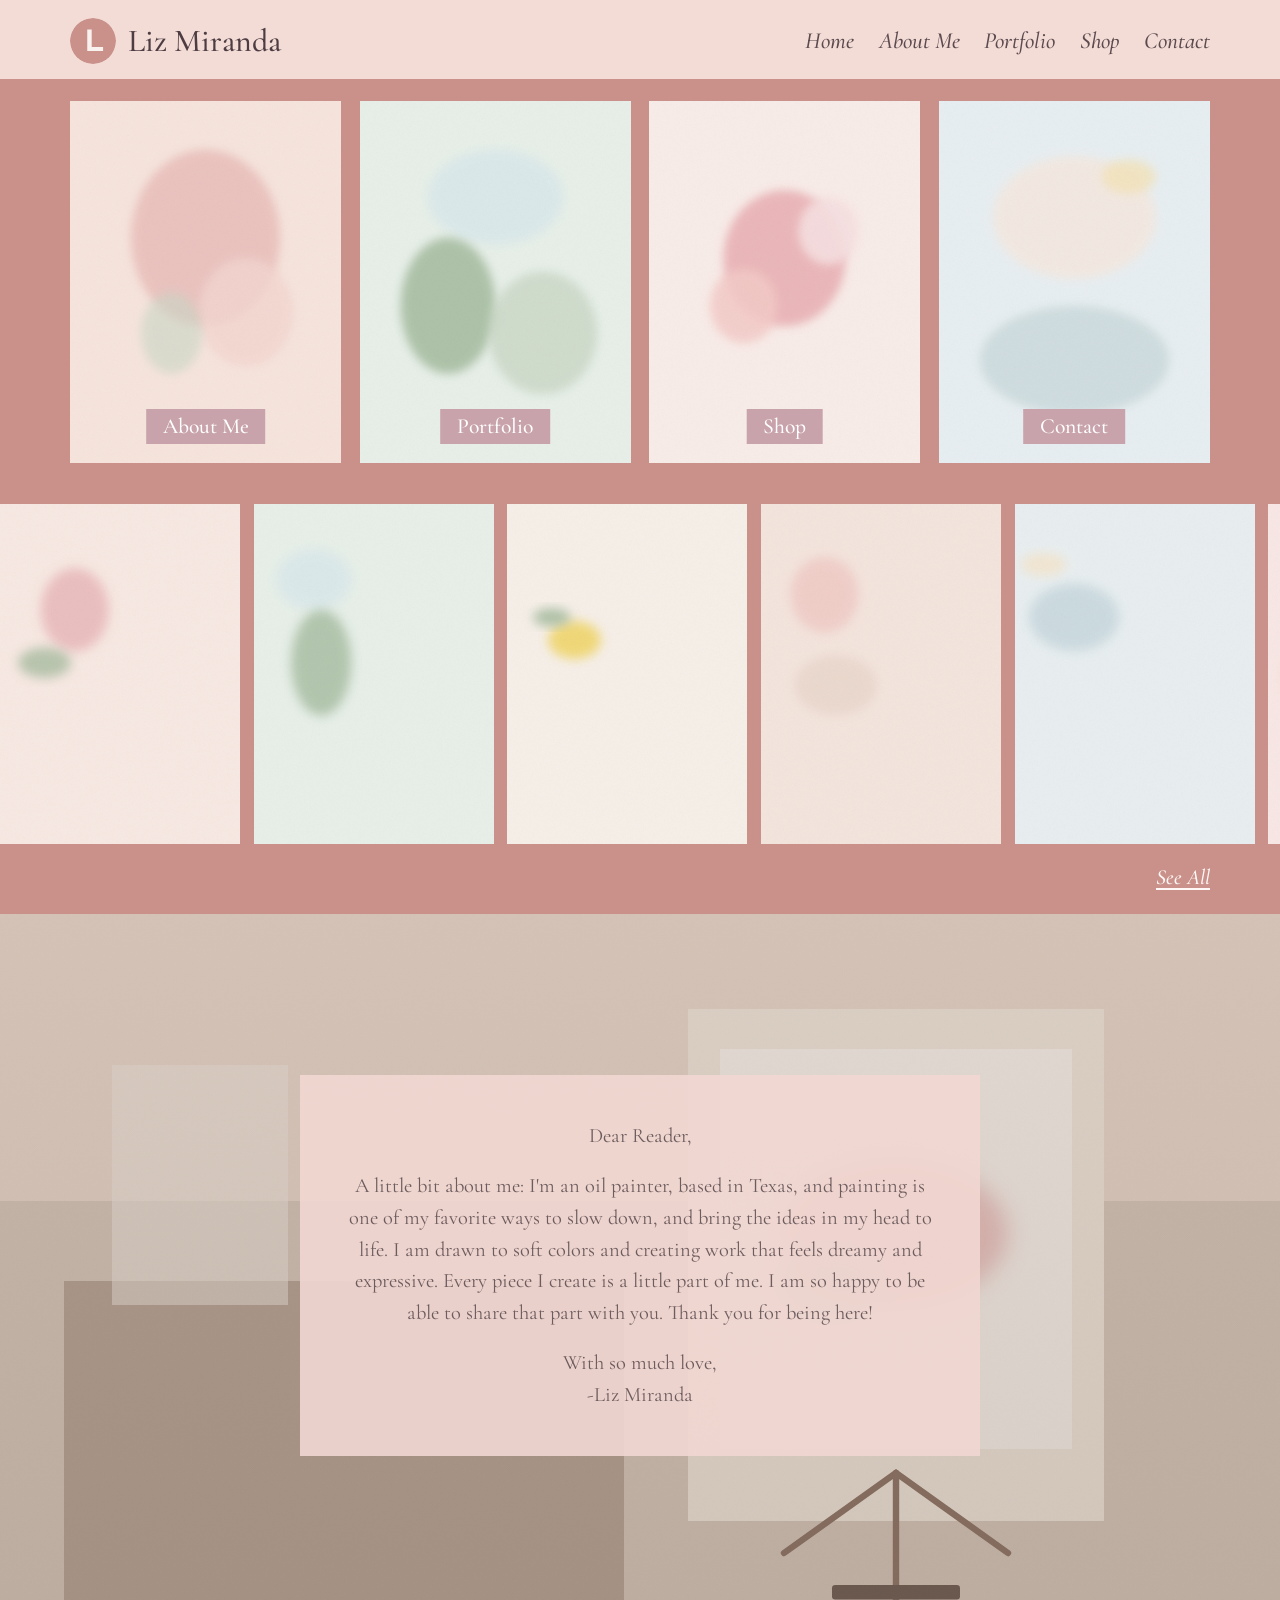
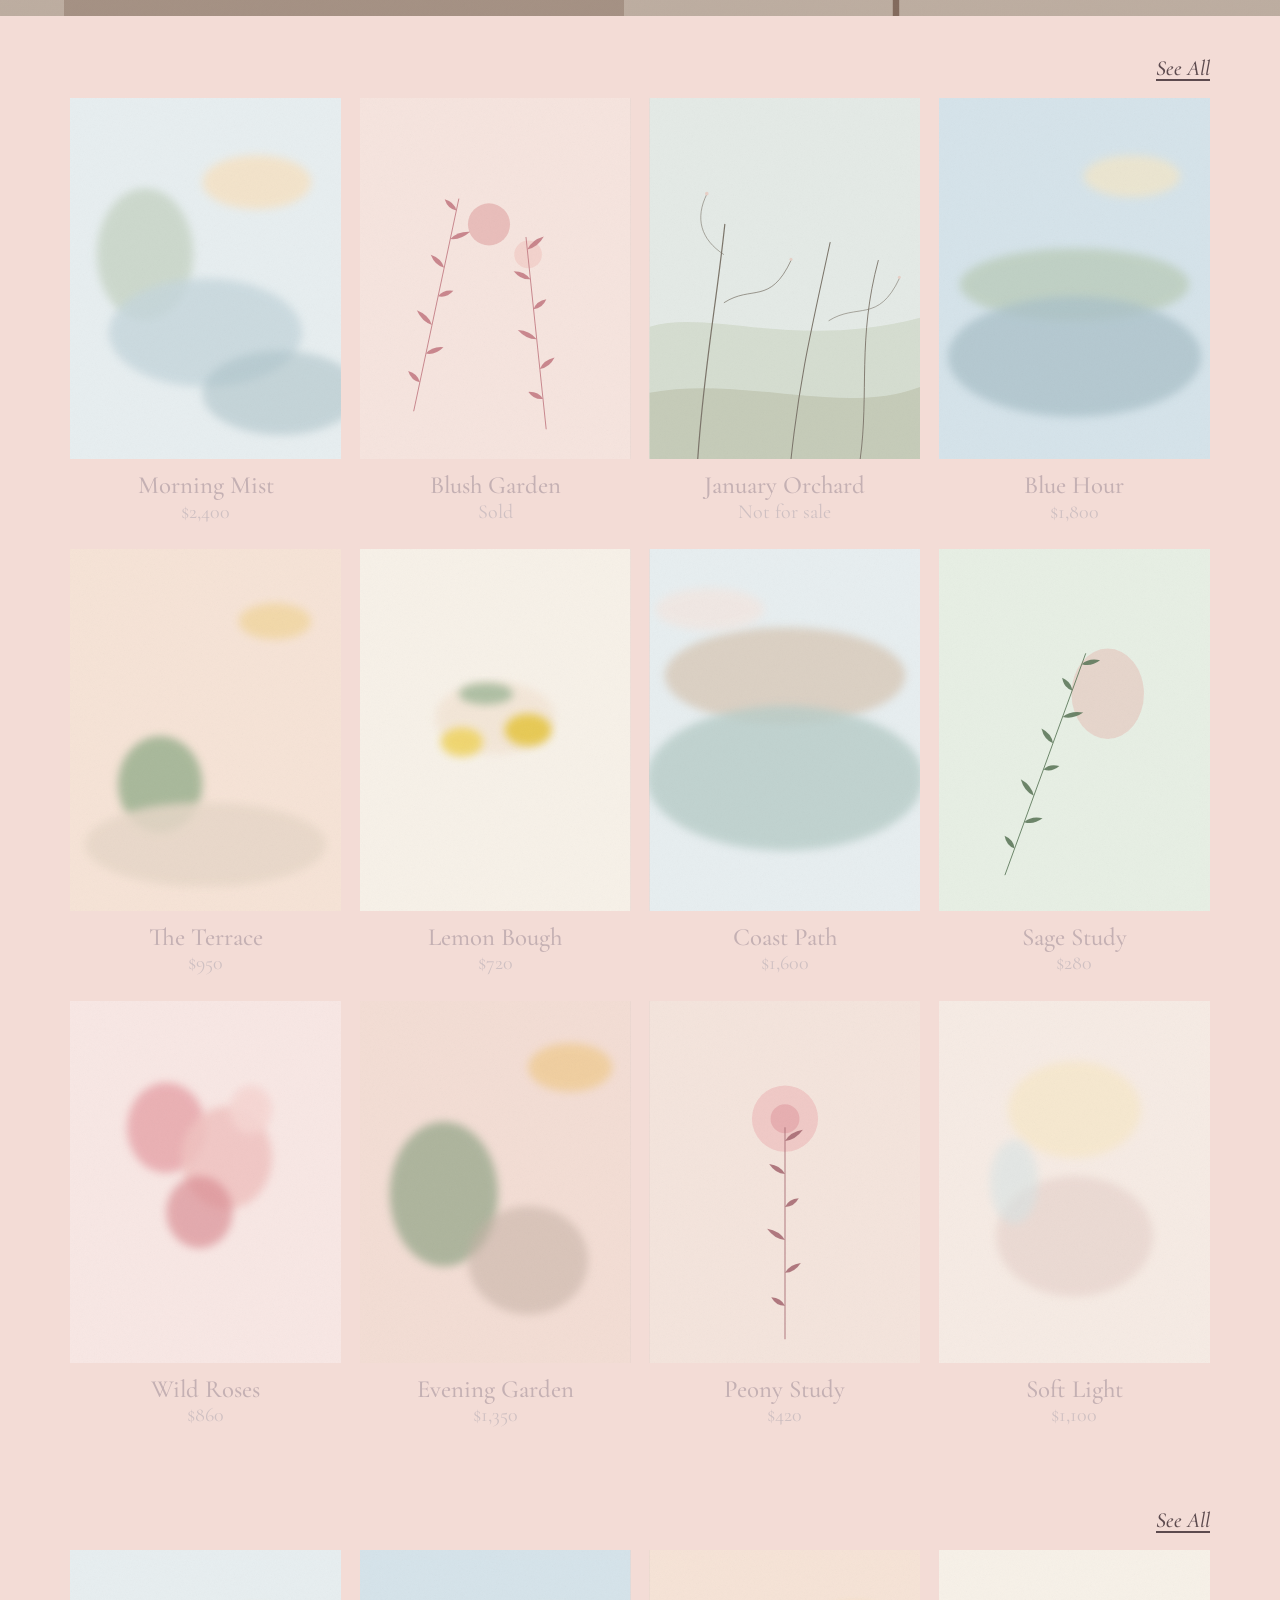
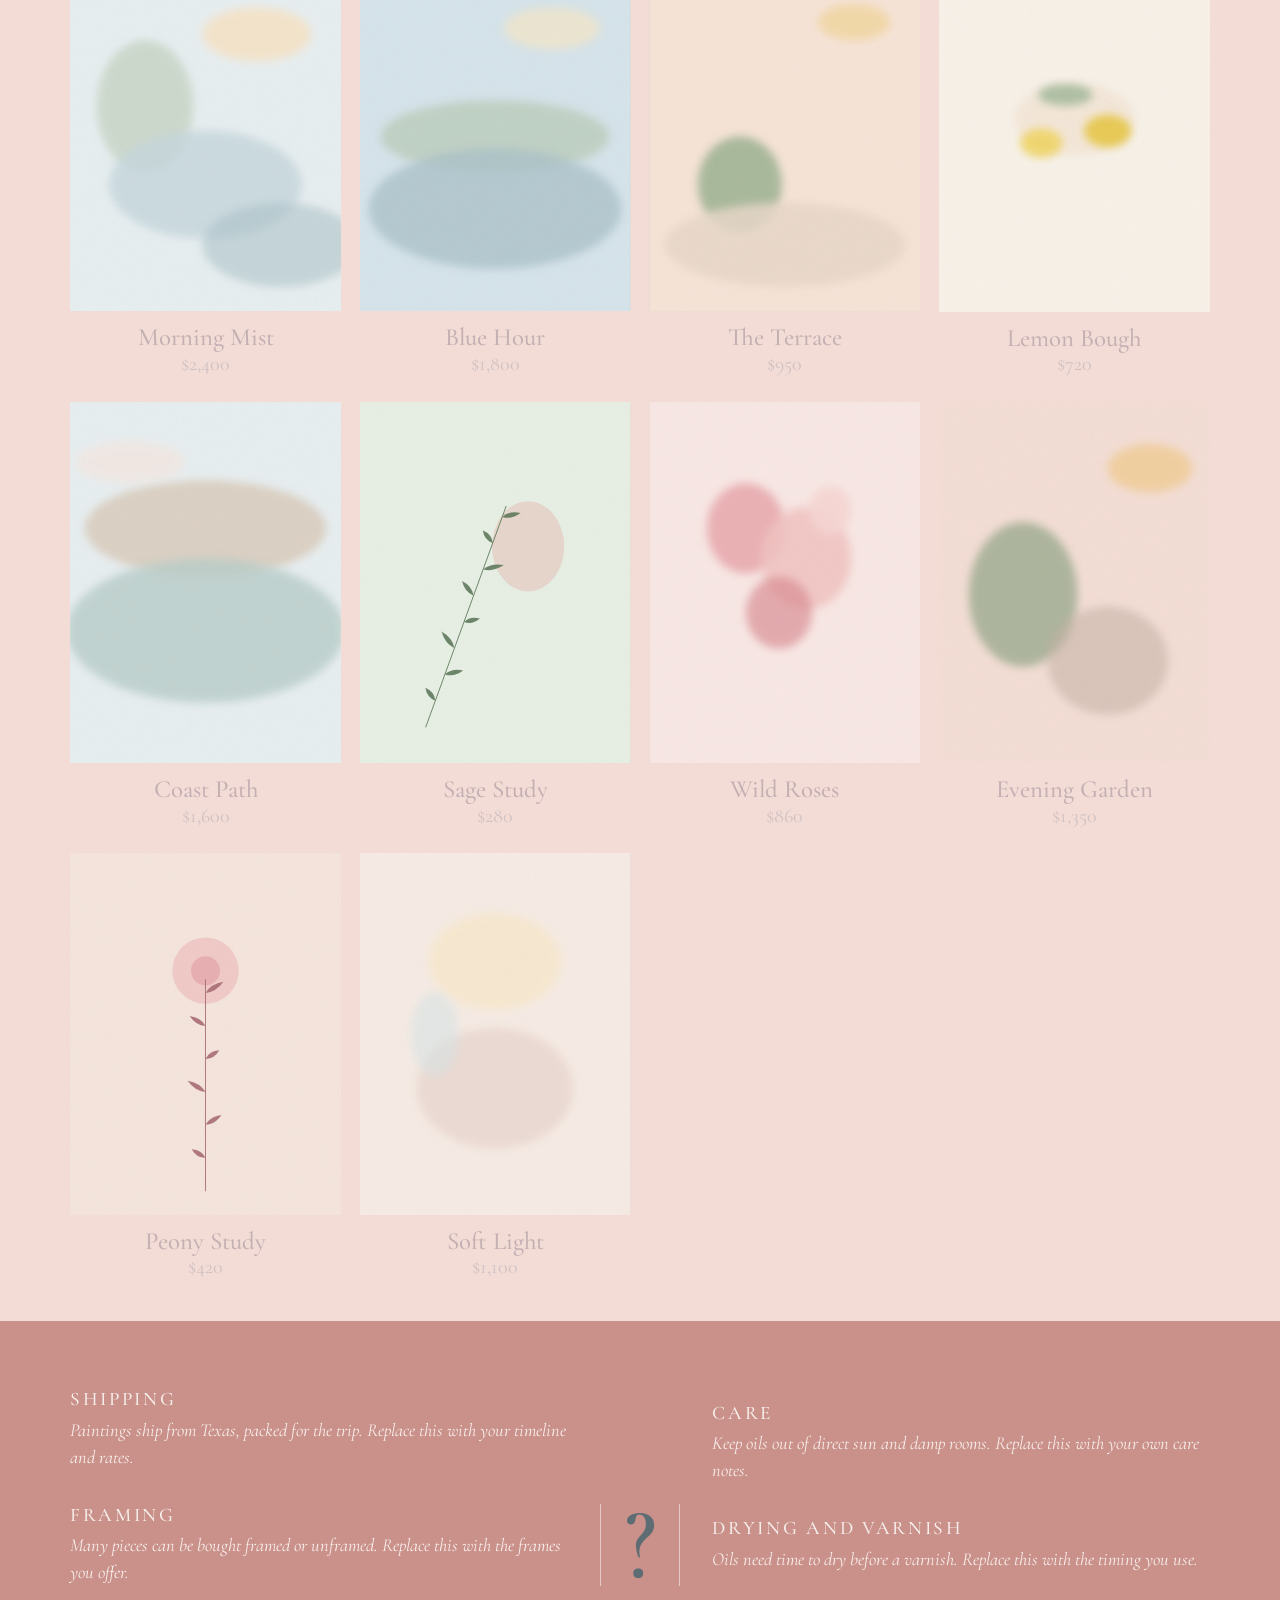
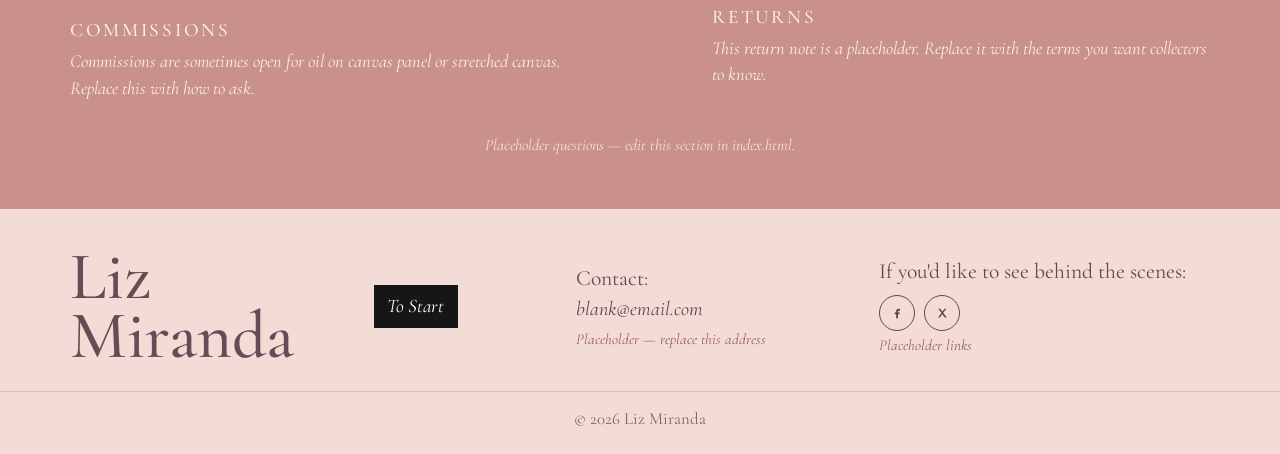
==== commit 3cc2f7cc: "Rebuild the portfolio as Liz Miranda's layout and deploy it as static assets. The page follows her s" ====
--- a/index.html
+++ b/index.html
@@ -3,127 +3,166 @@
 <head>
   <meta charset="utf-8">
   <meta name="viewport" content="width=device-width, initial-scale=1">
-  <title>Liz Miranda — Paintings</title>
-  <meta name="description" content="Paintings by Liz Miranda. Oil on canvas panels and stretched canvas, gathered in a small gallery of available work.">
+  <title>Liz Miranda</title>
+  <meta name="description" content="Liz Miranda is an oil painter based in Texas. Soft, dreamy paintings on canvas panels and stretched canvas.">
   <meta name="author" content="Liz Miranda">
-  <meta name="theme-color" content="#f6f1ea">
+  <meta name="theme-color" content="#f3dcd6">
   <meta name="robots" content="index, follow">
-  <!-- Update the address below if the site moves to a custom domain. -->
-  <link rel="canonical" href="https://iraistlin.github.io/anas-art/">
-  <meta property="og:type" content="website">
-  <meta property="og:locale" content="en_US">
-  <meta property="og:site_name" content="Liz Miranda">
-  <meta property="og:title" content="Liz Miranda — Paintings">
-  <meta property="og:description" content="Paintings by Liz Miranda. Oil on canvas panels and stretched canvas, gathered in a small gallery of available work.">
-  <meta property="og:url" content="https://iraistlin.github.io/anas-art/">
-  <meta property="og:image" content="https://iraistlin.github.io/anas-art/images/morning-mist.svg">
-  <meta name="twitter:card" content="summary_large_image">
-  <meta name="twitter:title" content="Liz Miranda — Paintings">
-  <meta name="twitter:description" content="Paintings by Liz Miranda. Oil on canvas panels and stretched canvas, gathered in a small gallery of available work.">
-  <meta name="twitter:image" content="https://iraistlin.github.io/anas-art/images/morning-mist.svg">
   <link rel="icon" href="favicon.svg" type="image/svg+xml">
   <link rel="stylesheet" href="css/styles.css">
-  <script type="application/ld+json">
-  {
-    "@context": "https://schema.org",
-    "@type": "Person",
-    "name": "Liz Miranda",
-    "jobTitle": "Painter",
-    "url": "https://iraistlin.github.io/anas-art/"
-  }
-  </script>
 </head>
 <body>
-  <a class="skip" href="#main">Skip to the paintings</a>
-  <header class="site-header">
+  <a class="skip" href="#home">Skip to content</a>
+
+  <header class="site-header" id="top">
     <div class="wrap header-inner">
-      <a class="logo" href="#work">Liz Miranda</a>
+      <a class="brand" href="#home">
+        <img src="images/mark.svg" alt="" width="46" height="46">
+        <span>Liz Miranda</span>
+      </a>
       <nav aria-label="Sections">
-        <a href="#work">Work</a>
-        <a href="#about">About</a>
+        <a href="#home">Home</a>
+        <a href="#about">About Me</a>
+        <a href="#portfolio">Portfolio</a>
+        <a href="#shop">Shop</a>
         <a href="#contact">Contact</a>
       </nav>
     </div>
   </header>
 
-  <main id="main">
-    <section id="work" class="wrap">
-      <div id="featured">
-        <noscript>
-          <p class="empty">This gallery needs JavaScript to show the paintings. The list itself lives in js/artworks.js.</p>
-        </noscript>
-      </div>
-      <div class="section-intro">
-        <svg class="sprig" viewBox="0 0 148 42" fill="none" aria-hidden="true">
-          <path d="M6 30c20-2 32-16 48-18 12-1 18 5 24 10 5-10 16-16 32-14 14 2 24 11 32 9" stroke="currentColor" stroke-width="1.15" stroke-linecap="round"/>
-          <path d="M54 12c-1-9 8-13 12-8" stroke="currentColor" stroke-width="1.15" stroke-linecap="round"/>
-          <path d="M78 22c9-7 18-4 15 3" stroke="currentColor" stroke-width="1.15" stroke-linecap="round"/>
-          <path d="M104 16c2-9 13-11 13-2" stroke="currentColor" stroke-width="1.15" stroke-linecap="round"/>
-          <circle cx="78" cy="24" r="1.7" fill="currentColor"/>
-        </svg>
-        <div class="section-head">
-          <h2>All paintings</h2>
-          <p id="count" class="count"></p>
-        </div>
-      </div>
-      <div id="gallery" class="grid"></div>
-    </section>
-
-    <!-- Replace the About copy below with Liz Miranda's own words. -->
-    <section id="about" class="wrap about">
-      <div class="panel">
-        <svg class="sprig" viewBox="0 0 148 42" fill="none" aria-hidden="true">
-          <path d="M6 30c20-2 32-16 48-18 12-1 18 5 24 10 5-10 16-16 32-14 14 2 24 11 32 9" stroke="currentColor" stroke-width="1.15" stroke-linecap="round"/>
-          <path d="M54 12c-1-9 8-13 12-8" stroke="currentColor" stroke-width="1.15" stroke-linecap="round"/>
-          <path d="M78 22c9-7 18-4 15 3" stroke="currentColor" stroke-width="1.15" stroke-linecap="round"/>
-          <path d="M104 16c2-9 13-11 13-2" stroke="currentColor" stroke-width="1.15" stroke-linecap="round"/>
-          <circle cx="78" cy="24" r="1.7" fill="currentColor"/>
-        </svg>
-        <p class="eyebrow">About</p>
-        <h2>The artist</h2>
-        <p class="placeholder-banner">Placeholder — replace this copy with Liz Miranda's own words. Edit the About section in index.html.</p>
-        <div class="about-grid">
-          <p>Liz Miranda paints in oil on canvas panels and stretched canvas. Gardens, weather, and the pale color of early light find their way into the work.</p>
-          <p>These lines are a starting point for her own note. New paintings are added here as they leave the studio, and anything marked available can be asked about below.</p>
-        </div>
+  <main id="home">
+    <section class="hero" id="hero" aria-label="Home">
+      <div class="wrap hero-grid">
+        <a class="tile" href="#about">
+          <img src="images/tile-about.svg" alt="">
+          <span>About Me</span>
+        </a>
+        <a class="tile" href="#portfolio">
+          <img src="images/tile-portfolio.svg" alt="">
+          <span>Portfolio</span>
+        </a>
+        <a class="tile" href="#shop">
+          <img src="images/tile-shop.svg" alt="">
+          <span>Shop</span>
+        </a>
+        <a class="tile" href="#contact">
+          <img src="images/tile-contact.svg" alt="">
+          <span>Contact</span>
+        </a>
       </div>
     </section>
 
-    <!-- Replace the email and social links. They are examples, not real accounts. -->
-    <section id="contact" class="wrap contact">
-      <div class="panel">
-        <svg class="sprig" viewBox="0 0 148 42" fill="none" aria-hidden="true">
-          <path d="M6 30c20-2 32-16 48-18 12-1 18 5 24 10 5-10 16-16 32-14 14 2 24 11 32 9" stroke="currentColor" stroke-width="1.15" stroke-linecap="round"/>
-          <path d="M54 12c-1-9 8-13 12-8" stroke="currentColor" stroke-width="1.15" stroke-linecap="round"/>
-          <path d="M78 22c9-7 18-4 15 3" stroke="currentColor" stroke-width="1.15" stroke-linecap="round"/>
-          <path d="M104 16c2-9 13-11 13-2" stroke="currentColor" stroke-width="1.15" stroke-linecap="round"/>
-          <circle cx="78" cy="24" r="1.7" fill="currentColor"/>
-        </svg>
-        <p class="eyebrow">Contact</p>
-        <h2>Write to the studio</h2>
-        <p class="lede">For a price, a studio visit, or news of new work.</p>
-        <ul class="contact-list">
-          <li>
-            <span class="contact-label">Email</span>
-            <a href="mailto:hello@example.com">hello@example.com</a>
-            <span class="placeholder">Placeholder — replace this address</span>
-          </li>
-          <li>
-            <span class="contact-label">Instagram</span>
-            <a href="https://example.com">@liz.miranda</a>
-            <span class="placeholder">Placeholder — replace this link</span>
-          </li>
-        </ul>
+    <section class="strip" id="strip" aria-label="Selected pictures">
+      <div class="strip-scroller">
+        <img src="images/strip-1.svg" alt="">
+        <img src="images/strip-2.svg" alt="">
+        <img src="images/strip-3.svg" alt="">
+        <img src="images/strip-4.svg" alt="">
+        <img src="images/strip-5.svg" alt="">
+        <img src="images/strip-6.svg" alt="">
+      </div>
+      <div class="wrap strip-foot">
+        <a class="see-all see-all-light" href="#portfolio">See All</a>
+      </div>
+    </section>
+
+    <section class="about" id="about" aria-labelledby="about-title">
+      <h2 id="about-title" class="visually-hidden">About Me</h2>
+      <div class="letter">
+        <p class="letter-greet">Dear Reader,</p>
+        <p>A little bit about me: I'm an oil painter, based in Texas, and painting is one of my favorite ways to slow down, and bring the ideas in my head to life. I am drawn to soft colors and creating work that feels dreamy and expressive. Every piece I create is a little part of me. I am so happy to be able to share that part with you. Thank you for being here!</p>
+        <p class="letter-sign">With so much love,<br>-Liz Miranda</p>
+      </div>
+    </section>
+
+    <section class="works" id="portfolio" aria-labelledby="portfolio-title">
+      <div class="wrap">
+        <div class="block-bar">
+          <h2 id="portfolio-title" class="visually-hidden">Portfolio</h2>
+          <a class="see-all" href="#shop">See All</a>
+        </div>
+        <div id="portfolio-grid" class="art-grid"></div>
+        <noscript>
+          <p class="noscript">This gallery needs JavaScript to show the paintings. The list lives in js/artworks.js.</p>
+        </noscript>
+      </div>
+    </section>
+
+    <section class="works" id="shop" aria-labelledby="shop-title">
+      <div class="wrap">
+        <div class="block-bar">
+          <h2 id="shop-title" class="visually-hidden">Shop</h2>
+          <a class="see-all" href="#portfolio">See All</a>
+        </div>
+        <div id="shop-grid" class="art-grid"></div>
+      </div>
+    </section>
+
+    <!-- Edit the questions and answers in this section. They are placeholders. -->
+    <section class="faq" id="faq" aria-labelledby="faq-title">
+      <div class="wrap">
+        <h2 id="faq-title" class="visually-hidden">Questions</h2>
+        <div class="faq-grid">
+          <div class="faq-col">
+            <article>
+              <h3>Shipping</h3>
+              <p>Paintings ship from Texas, packed for the trip. Replace this with your timeline and rates.</p>
+            </article>
+            <article>
+              <h3>Framing</h3>
+              <p>Many pieces can be bought framed or unframed. Replace this with the frames you offer.</p>
+            </article>
+            <article>
+              <h3>Commissions</h3>
+              <p>Commissions are sometimes open for oil on canvas panel or stretched canvas. Replace this with how to ask.</p>
+            </article>
+          </div>
+          <p class="faq-mark" aria-hidden="true">?</p>
+          <div class="faq-col">
+            <article>
+              <h3>Care</h3>
+              <p>Keep oils out of direct sun and damp rooms. Replace this with your own care notes.</p>
+            </article>
+            <article>
+              <h3>Drying and varnish</h3>
+              <p>Oils need time to dry before a varnish. Replace this with the timing you use.</p>
+            </article>
+            <article>
+              <h3>Returns</h3>
+              <p>This return note is a placeholder. Replace it with the terms you want collectors to know.</p>
+            </article>
+          </div>
+        </div>
+        <p class="faq-note">Placeholder questions — edit this section in index.html.</p>
       </div>
     </section>
   </main>
 
-  <footer class="site-footer">
-    <div class="wrap footer-inner">
-      <p class="footer-name">Liz Miranda</p>
-      <p>© <span id="year">2026</span> Liz Miranda</p>
-      <p>The pictures on this site are placeholder studies. Replace them with photographs of the paintings.</p>
+  <footer class="site-footer" id="contact">
+    <div class="wrap footer-grid">
+      <p class="footer-name">Liz<br>Miranda</p>
+      <p class="footer-start">
+        <a class="to-start" href="#top">To Start</a>
+      </p>
+      <div class="footer-contact">
+        <p>Contact:</p>
+        <a href="mailto:blank@email.com">blank@email.com</a>
+        <p class="placeholder">Placeholder — replace this address</p>
+      </div>
+      <div class="footer-social">
+        <p>If you'd like to see behind the scenes:</p>
+        <div class="socials">
+          <a href="https://example.com" aria-label="Facebook, placeholder link">
+            <svg viewBox="0 0 24 24" aria-hidden="true"><path fill="currentColor" d="M14.2 8.5h2.3V5.8h-2.3c-2.1 0-3.5 1.4-3.5 3.6v1.8H8.5v2.7h2.2V20h2.8v-6.1h2.3l.3-2.7h-2.6v-1.5c0-.7.3-1.2 1.2-1.2z"/></svg>
+          </a>
+          <a href="https://example.com" aria-label="X, placeholder link">
+            <svg viewBox="0 0 24 24" aria-hidden="true"><path fill="currentColor" d="M6.2 5.5h3.1l3.2 4.4 3.6-4.4h2.7l-5.1 6.1 5.6 7h-3.1l-3.6-4.8-4 4.8H5.9l5.5-6.5-5.2-6.6z"/></svg>
+          </a>
+        </div>
+        <p class="placeholder">Placeholder links</p>
+      </div>
     </div>
+    <p class="copyright">© 2026 Liz Miranda</p>
   </footer>
 
   <dialog id="detail" class="detail" aria-labelledby="detail-title">
@@ -133,9 +172,7 @@
         <p id="detail-missing" class="missing" hidden>Image not found. Check the file name in js/artworks.js.</p>
       </div>
       <div class="detail-copy">
-        <button type="button" class="detail-close" id="detail-close" aria-label="Close">
-          <span aria-hidden="true">×</span>
-        </button>
+        <button type="button" class="detail-close" id="detail-close" aria-label="Close">×</button>
         <p class="eyebrow">Painting</p>
         <h2 id="detail-title"></h2>
         <dl id="detail-facts" class="detail-facts"></dl>
--- a/css/styles.css
+++ b/css/styles.css
@@ -1,3 +1,19 @@
+@font-face {
+  font-family: "Cormorant Garamond";
+  font-style: normal;
+  font-weight: 400;
+  font-display: swap;
+  src: url("../fonts/cormorant-garamond-latin-400-normal.woff2") format("woff2");
+}
+
+@font-face {
+  font-family: "Cormorant Garamond";
+  font-style: italic;
+  font-weight: 400;
+  font-display: swap;
+  src: url("../fonts/cormorant-garamond-latin-400-italic.woff2") format("woff2");
+}
+
 @font-face {
   font-family: "Cormorant Garamond";
   font-style: normal;
@@ -22,53 +38,17 @@
   src: url("../fonts/cormorant-garamond-latin-600-normal.woff2") format("woff2");
 }
 
-@font-face {
-  font-family: "Great Vibes";
-  font-style: normal;
-  font-weight: 400;
-  font-display: swap;
-  src: url("../fonts/great-vibes-latin-400-normal.woff2") format("woff2");
-}
-
-@font-face {
-  font-family: "Nunito Sans";
-  font-style: normal;
-  font-weight: 300;
-  font-display: swap;
-  src: url("../fonts/nunito-sans-latin-300-normal.woff2") format("woff2");
-}
-
-@font-face {
-  font-family: "Nunito Sans";
-  font-style: normal;
-  font-weight: 400;
-  font-display: swap;
-  src: url("../fonts/nunito-sans-latin-400-normal.woff2") format("woff2");
-}
-
-@font-face {
-  font-family: "Nunito Sans";
-  font-style: normal;
-  font-weight: 500;
-  font-display: swap;
-  src: url("../fonts/nunito-sans-latin-500-normal.woff2") format("woff2");
-}
-
 :root {
-  --cream: #f6f1ea;
-  --ink: #3c433e;
-  --muted: #6d736c;
-  --sage: #6e846c;
-  --sage-deep: #4f6454;
-  --blush: #e7cfc6;
-  --mist: #d5e3e6;
-  --gold: #b8956c;
-  --gold-deep: #8d7048;
-  --line: rgba(184, 149, 108, 0.38);
-  --card: rgba(255, 251, 247, 0.82);
-  --serif: "Cormorant Garamond", "Palatino Linotype", Palatino, Georgia, serif;
-  --script: "Great Vibes", "Segoe Script", "Snell Roundhand", cursive;
-  --sans: "Nunito Sans", "Avenir Next", "Segoe UI", sans-serif;
+  --blush: #f3dcd6;
+  --blush-deep: #ead0c9;
+  --rose: #c9918a;
+  --rose-deep: #b97d76;
+  --mauve: #c9a3ab;
+  --ink: #5c4a4e;
+  --ink-soft: #7a6569;
+  --paper: #f7f1ee;
+  --line: rgba(255, 247, 244, 0.55);
+  --serif: "Cormorant Garamond", Palatino, "Palatino Linotype", Georgia, serif;
   color-scheme: light;
 }
 
@@ -80,51 +60,22 @@
 
 html {
   scroll-behavior: smooth;
-  scroll-padding-top: 6rem;
 }
 
 body {
   margin: 0;
+  background: var(--blush);
   color: var(--ink);
-  font-family: var(--sans);
-  font-weight: 300;
-  font-size: 1.05rem;
-  line-height: 1.7;
-  background-color: var(--cream);
-  background-image:
-    radial-gradient(ellipse 70% 46% at -8% -10%, rgba(231, 207, 198, 0.85), transparent 58%),
-    radial-gradient(ellipse 58% 42% at 110% 0%, rgba(213, 227, 230, 0.95), transparent 52%),
-    radial-gradient(ellipse 48% 36% at 78% 108%, rgba(198, 214, 190, 0.55), transparent 56%);
-}
-
-body::before {
-  content: "";
-  position: fixed;
-  inset: 0;
-  z-index: 0;
-  pointer-events: none;
-  opacity: 0.22;
-  mix-blend-mode: multiply;
-  background-image: url("data:image/svg+xml,%3Csvg xmlns='http://www.w3.org/2000/svg' width='180' height='180'%3E%3Cfilter id='n'%3E%3CfeTurbulence type='fractalNoise' baseFrequency='0.85' numOctaves='2' stitchTiles='stitch'/%3E%3C/filter%3E%3Crect width='180' height='180' filter='url(%23n)' opacity='0.55'/%3E%3C/svg%3E");
-  background-size: 180px 180px;
-}
-
-body > * {
-  position: relative;
-  z-index: 1;
+  font-family: var(--serif);
+  font-size: 1.2rem;
+  font-weight: 400;
+  line-height: 1.5;
 }
 
 img {
   max-width: 100%;
 }
 
-h1, h2, h3 {
-  font-family: var(--serif);
-  font-weight: 500;
-  font-style: italic;
-  letter-spacing: -0.02em;
-}
-
 p {
   margin: 0;
 }
@@ -134,462 +85,427 @@
 }
 
 ::selection {
-  background: #ead3c4;
+  background: #e7c4bc;
 }
 
 .skip {
   position: absolute;
   left: 1rem;
   top: -4rem;
-  z-index: 20;
-  padding: 0.5rem 0.8rem;
-  background: var(--sage-deep);
-  color: #fbf7f2;
-  border-radius: 999px;
+  z-index: 5;
+  padding: 0.4rem 0.7rem;
+  background: #111;
+  color: #fff;
 }
 
 .skip:focus {
   top: 1rem;
 }
 
+.visually-hidden {
+  position: absolute;
+  width: 1px;
+  height: 1px;
+  padding: 0;
+  margin: -1px;
+  overflow: hidden;
+  clip: rect(0, 0, 0, 0);
+  white-space: nowrap;
+  border: 0;
+}
+
 .wrap {
-  width: min(1120px, calc(100% - 2.4rem));
+  width: min(1140px, calc(100% - 2.4rem));
   margin: 0 auto;
 }
 
 .site-header {
-  position: sticky;
-  top: 0;
-  z-index: 10;
-  background: rgba(246, 241, 234, 0.78);
-  backdrop-filter: blur(14px);
-  border-bottom: 1px solid rgba(184, 149, 108, 0.22);
+  background: var(--blush);
 }
 
 .header-inner {
   display: flex;
-  flex-wrap: wrap;
   align-items: center;
   justify-content: space-between;
-  gap: 0.35rem 1.5rem;
-  padding: 0.85rem 0 0.7rem;
-}
-
-.logo {
-  font-family: var(--script);
-  font-size: clamp(2.15rem, 7vw, 3.15rem);
-  font-weight: 400;
+  gap: 1rem 1.5rem;
+  padding: 1.15rem 0 0.9rem;
+}
+
+.brand {
+  display: flex;
+  align-items: center;
+  gap: 0.75rem;
+  color: #4d3c42;
+  text-decoration: none;
+}
+
+.brand img {
+  width: 46px;
+  height: 46px;
+  border-radius: 50%;
+}
+
+.brand span {
+  font-size: 2rem;
+  font-weight: 500;
   line-height: 1;
-  color: var(--sage-deep);
-  text-decoration: none;
-  transition: color 0.35s ease;
-}
-
-.logo:hover,
-.logo:focus-visible {
-  color: var(--gold-deep);
 }
 
 nav {
   display: flex;
   flex-wrap: wrap;
-  gap: 0.2rem 1.35rem;
+  justify-content: flex-end;
+  gap: 0.35rem 1.55rem;
 }
 
 nav a {
-  color: var(--sage);
-  font-family: var(--serif);
-  font-style: italic;
-  font-size: 1.35rem;
+  font-size: 1.45rem;
+  font-style: italic;
+  font-weight: 500;
   line-height: 1;
   text-decoration: none;
-  transition: color 0.35s ease;
 }
 
 nav a:hover,
 nav a:focus-visible {
-  color: var(--gold-deep);
-}
-
-.featured {
-  display: grid;
-  grid-template-columns: 1fr;
-  gap: 1.6rem;
-  align-items: center;
-  padding: 1.6rem 0 2.6rem;
-}
-
-.featured-copy h1 {
-  margin: 0 0 0.7rem;
-  font-size: clamp(3.3rem, 12vw, 5.3rem);
-  line-height: 0.9;
-  color: var(--sage-deep);
-}
-
-.eyebrow {
-  margin: 0 0 0.45rem;
-  color: var(--gold-deep);
-  font-family: var(--serif);
-  font-style: italic;
-  font-size: 1.2rem;
-}
-
-.featured-meta,
-.lede {
-  color: var(--muted);
-}
-
-.featured-price {
-  margin: 0.7rem 0 0.15rem;
-  font-family: var(--serif);
-  font-size: 2rem;
-  font-style: italic;
-  font-weight: 500;
-  line-height: 1;
-  color: var(--gold-deep);
-}
-
-.featured-framed {
-  margin: 0.2rem 0 0;
-  color: var(--sage);
-  font-family: var(--serif);
-  font-size: 1.25rem;
-  font-style: italic;
-}
-
-.featured-description {
-  max-width: 34rem;
-  margin: 1rem 0 1.25rem;
-}
-
-.sprig {
+  color: var(--rose-deep);
+}
+
+.hero {
+  background: var(--rose);
+  padding: 1.4rem 0 2.2rem;
+}
+
+.hero-grid {
+  display: grid;
+  grid-template-columns: repeat(4, 1fr);
+  gap: 1.15rem;
+}
+
+.tile {
+  position: relative;
   display: block;
-  width: 8.5rem;
-  height: auto;
-  margin: 0 auto 0.35rem;
-  color: var(--gold);
-}
-
-.mat {
-  display: block;
-  overflow: hidden;
-  padding: 0.55rem;
-  background: var(--card);
-  border: 1px solid var(--line);
-  border-radius: 1.5rem;
-  box-shadow: 0 16px 40px rgba(120, 96, 78, 0.08);
-}
-
-.mat img {
+  color: #fff;
+  text-decoration: none;
+}
+
+.tile img,
+.art-photo img {
   display: block;
   width: 100%;
-  height: auto;
-  border-radius: 1.05rem;
-  transition: transform 0.7s ease, filter 0.7s ease;
-}
-
-button.mat,
-button.card,
-.text-button,
-.detail-nav button,
-.detail-close {
-  font: inherit;
-  color: inherit;
-  cursor: pointer;
-}
-
-.featured-photo,
-.card {
-  transition: transform 0.45s ease, box-shadow 0.45s ease;
-}
-
-.featured-photo:hover,
-.card:hover .mat,
-.featured-photo:focus-visible {
-  box-shadow: 0 20px 46px rgba(120, 96, 78, 0.14);
-}
-
-.featured-photo:hover img,
-.card:hover img,
-.featured-photo:focus-visible img,
-.card:focus-visible img {
-  transform: scale(1.035);
-}
-
-.text-button {
-  padding: 0 0 0.15rem;
-  border: 0;
-  border-bottom: 1px solid var(--gold);
-  background: none;
-  color: var(--sage-deep);
-  font-size: 0.78rem;
-  font-weight: 500;
-  letter-spacing: 0.14em;
-  text-transform: uppercase;
-  transition: color 0.35s ease, border-color 0.35s ease;
-}
-
-.text-button:hover,
-.text-button:focus-visible {
-  color: var(--gold-deep);
-  border-color: var(--gold-deep);
-}
-
-.section-intro {
-  margin-top: 0.5rem;
-}
-
-.section-head {
-  display: flex;
-  align-items: baseline;
-  justify-content: space-between;
-  gap: 1rem;
-  margin: 0 0 1.6rem;
-  padding-top: 0.35rem;
-}
-
-.section-head h2,
-.about h2,
-.contact h2 {
-  margin: 0;
-  font-size: clamp(2.4rem, 6vw, 3.4rem);
-  line-height: 0.95;
-  color: var(--sage-deep);
-}
-
-.count {
-  color: var(--muted);
-  font-family: var(--serif);
-  font-size: 1.2rem;
-  font-style: italic;
-}
-
-.grid {
-  display: grid;
-  grid-template-columns: 1fr;
-  gap: 2.5rem 1.35rem;
-}
-
-.card {
+  aspect-ratio: 3 / 4;
+  object-fit: cover;
+  background: #e7d5cf;
+}
+
+.tile span {
+  position: absolute;
+  left: 50%;
+  bottom: 1.15rem;
+  transform: translateX(-50%);
+  padding: 0.38rem 1.05rem;
+  background: var(--mauve);
+  color: #fff;
+  font-size: 1.35rem;
+  font-weight: 500;
+  line-height: 1.1;
+  white-space: nowrap;
+}
+
+.tile:hover span,
+.tile:focus-visible span {
+  background: #b9929c;
+}
+
+.strip {
+  background: var(--rose);
+  padding: 0 0 1.3rem;
+}
+
+.strip-scroller {
+  display: flex;
+  gap: 0.85rem;
+  overflow-x: auto;
+  padding: 0.4rem 4vw 0.2rem;
+  scroll-snap-type: x mandatory;
+}
+
+.strip-scroller img {
+  flex: 0 0 auto;
+  width: min(240px, 46vw);
+  height: 340px;
+  object-fit: cover;
+  scroll-snap-align: start;
+  background: #e7d5cf;
+}
+
+.strip-foot {
+  display: flex;
+  justify-content: flex-end;
+  padding-top: 0.85rem;
+}
+
+.see-all {
+  font-size: 1.35rem;
+  font-style: italic;
+  font-weight: 500;
+  text-decoration: underline;
+  text-underline-offset: 0.18em;
+}
+
+.see-all-light {
+  color: #fff8f6;
+}
+
+.about {
+  display: grid;
+  place-items: center;
+  min-height: 78vh;
+  padding: 3.5rem 1.2rem;
+  background:
+    linear-gradient(180deg, rgba(80, 60, 52, 0.12), rgba(80, 60, 52, 0.18)),
+    url("../images/about-studio.svg") center / cover no-repeat;
+}
+
+.letter {
+  width: min(680px, 100%);
+  padding: clamp(1.8rem, 4vw, 2.8rem) clamp(1.3rem, 4vw, 2.6rem);
+  background: rgba(242, 216, 210, 0.9);
+  color: #6d5c5e;
+  text-align: center;
+}
+
+.letter p + p {
+  margin-top: 1.15rem;
+}
+
+.letter-greet,
+.letter-sign {
+  font-size: 1.45rem;
+}
+
+.letter p {
+  font-size: 1.28rem;
+  line-height: 1.55;
+}
+
+.works {
+  background: var(--blush);
+  padding: 2.2rem 0 2.6rem;
+}
+
+.block-bar {
+  display: flex;
+  justify-content: flex-end;
+  margin-bottom: 0.85rem;
+}
+
+.art-grid {
+  display: grid;
+  grid-template-columns: repeat(4, 1fr);
+  gap: 1.6rem 1.15rem;
+}
+
+.art-card {
   display: flex;
   flex-direction: column;
-  align-items: stretch;
+  align-items: center;
   width: 100%;
   padding: 0;
   border: 0;
   background: transparent;
-  text-align: left;
-}
-
-.card .mat {
-  transition: box-shadow 0.45s ease;
-}
-
-.card-title {
-  display: block;
-  margin-top: 0.9rem;
-  font-family: var(--serif);
-  font-size: 1.85rem;
-  font-style: italic;
-  font-weight: 500;
-  line-height: 1.05;
-  color: var(--sage-deep);
-  transition: color 0.35s ease;
-}
-
-.card:hover .card-title,
-.card:focus-visible .card-title {
-  color: var(--gold-deep);
-}
-
-.card-meta {
-  display: block;
+  color: inherit;
+  font: inherit;
+  text-align: center;
+  cursor: pointer;
+}
+
+.art-title {
+  margin-top: 0.75rem;
+  color: #c4b0b3;
+  font-size: 1.55rem;
+  font-weight: 500;
+  line-height: 1.15;
+}
+
+.art-price {
+  color: #cfc0c2;
+  font-size: 1.25rem;
+  line-height: 1.2;
+}
+
+.art-card:hover .art-title,
+.art-card:focus-visible .art-title {
+  color: var(--rose-deep);
+}
+
+.faq {
+  background: var(--rose);
+  color: #f7f1ee;
+  padding: 4.2rem 0 3.2rem;
+}
+
+.faq-grid {
+  display: grid;
+  grid-template-columns: 1fr auto 1fr;
+  gap: 1.5rem 2rem;
+  align-items: center;
+}
+
+.faq-col {
+  display: grid;
+  gap: 2.1rem;
+}
+
+.faq h3 {
+  margin: 0 0 0.35rem;
+  color: #f6eeea;
+  font-size: 1.2rem;
+  font-weight: 500;
+  font-style: normal;
+  letter-spacing: 0.14em;
+  line-height: 1.2;
+  text-transform: uppercase;
+}
+
+.faq-col p {
+  color: rgba(255, 248, 246, 0.9);
+  font-size: 1.15rem;
+  font-style: italic;
+  line-height: 1.45;
+}
+
+.faq-mark {
+  margin: 0;
+  padding: 0 1.4rem;
+  border-right: 1px solid var(--line);
+  border-left: 1px solid var(--line);
+  color: #5e6d74;
+  font-size: clamp(4.5rem, 8vw, 7rem);
+  font-weight: 500;
+  line-height: 0.8;
+}
+
+.faq-note {
+  margin-top: 2rem;
+  color: rgba(255, 248, 246, 0.8);
+  font-size: 1rem;
+  font-style: italic;
+  text-align: center;
+}
+
+.site-footer {
+  background: var(--blush);
+  padding: 2.4rem 0 1.4rem;
+  color: var(--ink);
+}
+
+.footer-grid {
+  display: grid;
+  grid-template-columns: 1.1fr 0.7fr 1.1fr 1.3fr;
+  gap: 1.5rem;
+  align-items: center;
+}
+
+.footer-name {
+  margin: 0;
+  color: #6a4a56;
+  font-size: clamp(3rem, 6vw, 4.2rem);
+  font-weight: 500;
+  line-height: 0.88;
+}
+
+.to-start {
+  display: inline-block;
+  padding: 0.45rem 0.85rem;
+  background: #161616;
+  color: #fff;
+  font-size: 1.2rem;
+  font-style: italic;
+  text-decoration: none;
+}
+
+.to-start:hover,
+.to-start:focus-visible {
+  background: #333;
+}
+
+.footer-contact p:first-child,
+.footer-social > p:first-child {
+  font-size: 1.35rem;
+}
+
+.footer-contact a {
+  font-size: 1.25rem;
+  font-style: italic;
+  text-decoration: none;
+}
+
+.footer-contact a:hover,
+.footer-contact a:focus-visible {
+  text-decoration: underline;
+}
+
+.placeholder {
   margin-top: 0.2rem;
-  color: var(--muted);
+  color: #9a5d62;
   font-size: 0.95rem;
-}
-
-.card-framed {
-  display: block;
-  color: var(--gold-deep);
-  font-family: var(--serif);
-  font-size: 1.15rem;
-  font-style: italic;
-}
-
-.card-meta.is-sold,
-.card-meta.is-held,
-.is-status {
-  color: #9a5d62;
-}
-
-.about,
-.contact {
-  padding-top: 3.4rem;
-}
-
-.panel {
-  padding: clamp(1.5rem, 4vw, 2.8rem);
-  border: 1px solid var(--line);
-  border-radius: 2rem;
-  background:
-    linear-gradient(165deg, rgba(255, 251, 247, 0.78), rgba(231, 207, 198, 0.38));
-}
-
-.contact .panel {
-  background:
-    linear-gradient(165deg, rgba(255, 251, 247, 0.8), rgba(213, 227, 230, 0.5));
-}
-
-.panel .sprig {
-  margin-bottom: 0.8rem;
-}
-
-.placeholder-banner,
-.placeholder {
-  color: #9a5d62;
-}
-
-.placeholder-banner {
-  max-width: 38rem;
-  margin: 0.85rem 0 1.2rem;
-  font-size: 0.95rem;
-}
-
-.about-grid {
-  display: grid;
-  grid-template-columns: 1fr;
-  gap: 1rem;
-  max-width: 46rem;
-}
-
-.about-grid p {
-  font-family: var(--serif);
-  font-size: 1.5rem;
-  font-weight: 500;
-  font-style: italic;
-  line-height: 1.35;
-  color: var(--sage-deep);
-}
-
-.contact .lede {
-  margin-top: 0.75rem;
-}
-
-.contact-list {
-  list-style: none;
-  max-width: 36rem;
-  margin: 1.4rem 0 0;
-  padding: 0;
-}
-
-.contact-list li {
-  padding: 0.95rem 0 1rem;
-  border-top: 1px solid var(--line);
-}
-
-.contact-label {
-  display: block;
-  margin-bottom: 0.1rem;
-  color: var(--gold-deep);
-  font-family: var(--serif);
-  font-size: 1.15rem;
-  font-style: italic;
-}
-
-.contact-list a {
-  font-family: var(--serif);
-  font-size: clamp(1.8rem, 4vw, 2.35rem);
-  font-style: italic;
-  font-weight: 500;
-  line-height: 1.1;
-  text-decoration: none;
-  transition: color 0.35s ease;
-}
-
-.contact-list a:hover,
-.contact-list a:focus-visible {
-  color: var(--gold-deep);
-}
-
-.placeholder {
-  display: block;
-  margin-top: 0.25rem;
-  font-size: 0.88rem;
-}
-
-.site-footer {
-  margin-top: 3.5rem;
-  padding: 1.6rem 0 2.4rem;
-  color: var(--muted);
-  font-size: 0.92rem;
-}
-
-.footer-inner {
-  display: grid;
-  gap: 0.25rem;
-  justify-items: center;
+  font-style: italic;
+}
+
+.socials {
+  display: flex;
+  gap: 0.55rem;
+  margin-top: 0.45rem;
+}
+
+.socials a {
+  display: grid;
+  width: 36px;
+  height: 36px;
+  place-items: center;
+  border: 1.5px solid #5c4a4e;
+  border-radius: 50%;
+  color: #5c4a4e;
+}
+
+.socials svg {
+  width: 16px;
+  height: 16px;
+}
+
+.socials a:hover,
+.socials a:focus-visible {
+  background: rgba(255, 255, 255, 0.35);
+}
+
+.copyright {
+  margin: 1.6rem 0 0;
+  padding-top: 0.9rem;
+  border-top: 1px solid rgba(92, 74, 78, 0.18);
+  color: var(--ink-soft);
+  font-size: 1.05rem;
   text-align: center;
 }
 
-.footer-name {
-  font-family: var(--script);
-  font-size: 2.4rem;
-  line-height: 1;
-  color: var(--sage-deep);
-}
-
-.empty,
-.missing {
-  color: var(--muted);
-}
-
-.mat.is-missing,
-.detail-photo.is-missing {
-  display: grid;
-  place-items: center;
-  min-height: 220px;
-  background:
-    linear-gradient(180deg, rgba(231, 207, 198, 0.35), rgba(213, 227, 230, 0.35)),
-    var(--card);
-}
-
-.missing {
-  max-width: 16rem;
-  margin: 0;
-  text-align: center;
+.noscript,
+.missing,
+.empty {
+  color: var(--ink-soft);
 }
 
 .detail {
-  width: min(1080px, calc(100vw - 2rem));
+  width: min(980px, calc(100vw - 2rem));
   max-height: calc(100vh - 2rem);
   padding: 0;
   overflow: auto;
-  border: 1px solid var(--line);
-  border-radius: 1.8rem;
-  background:
-    linear-gradient(180deg, rgba(255, 251, 247, 0.96), rgba(246, 241, 234, 0.98));
+  border: 0;
+  background: var(--blush);
   color: var(--ink);
-  box-shadow: 0 30px 70px rgba(80, 64, 52, 0.18);
 }
 
 .detail::backdrop {
-  background: rgba(74, 84, 78, 0.38);
-}
-
-.detail[open] {
-  animation: rise 0.35s ease;
-}
-
-@keyframes rise {
-  from {
-    opacity: 0;
-    transform: translateY(10px);
-  }
-  to {
-    opacity: 1;
-    transform: none;
-  }
+  background: rgba(70, 52, 52, 0.45);
 }
 
 .detail-layout {
@@ -600,72 +516,65 @@
 .detail-photo {
   display: grid;
   place-items: center;
-  margin: 0;
+  min-height: 220px;
   padding: 1rem;
-  background:
-    radial-gradient(ellipse at 30% 20%, rgba(231, 207, 198, 0.65), transparent 55%),
-    radial-gradient(ellipse at 80% 80%, rgba(213, 227, 230, 0.7), transparent 50%),
-    #f3ece4;
+  background: var(--rose);
 }
 
 .detail-photo img {
   width: auto;
   max-width: 100%;
+  max-height: 46vh;
   height: auto;
-  max-height: 48vh;
-  border-radius: 1.15rem;
-  box-shadow: 0 14px 34px rgba(90, 74, 62, 0.12);
 }
 
 .detail-copy {
   position: relative;
-  padding: 1.35rem 1.25rem 1.5rem;
+  padding: 1.4rem 1.2rem 1.3rem;
 }
 
 .detail-close {
   position: absolute;
-  top: 0.85rem;
-  right: 0.85rem;
-  width: 2.4rem;
-  height: 2.4rem;
-  border: 1px solid var(--line);
-  border-radius: 999px;
-  background: rgba(255, 251, 247, 0.9);
-  color: var(--sage-deep);
-  font-size: 1.4rem;
+  top: 0.7rem;
+  right: 0.7rem;
+  width: 2.2rem;
+  height: 2.2rem;
+  border: 0;
+  background: transparent;
+  color: var(--ink);
+  font: inherit;
+  font-size: 1.6rem;
   line-height: 1;
-  transition: background 0.3s ease, color 0.3s ease;
-}
-
-.detail-close:hover,
-.detail-close:focus-visible {
-  background: var(--blush);
-  color: var(--ink);
+  cursor: pointer;
+}
+
+.eyebrow {
+  margin: 0 0 0.2rem;
+  font-size: 1.15rem;
+  font-style: italic;
 }
 
 .detail-copy h2 {
-  margin: 0 2.6rem 0.35rem 0;
-  font-size: clamp(2.5rem, 7vw, 3.6rem);
-  line-height: 0.92;
-  color: var(--sage-deep);
+  margin: 0 2rem 0.4rem 0;
+  color: #4d3c42;
+  font-size: clamp(2.2rem, 5vw, 3.2rem);
+  font-weight: 500;
+  line-height: 0.95;
 }
 
 .detail-facts {
-  margin: 1rem 0 0.9rem;
+  margin: 0.8rem 0;
 }
 
 .detail-facts div {
   display: grid;
-  grid-template-columns: 5.6rem 1fr;
-  gap: 0.75rem;
-  padding: 0.42rem 0;
-  border-top: 1px solid var(--line);
+  grid-template-columns: 6rem 1fr;
+  gap: 0.5rem;
+  padding: 0.3rem 0;
+  border-top: 1px solid rgba(92, 74, 78, 0.16);
 }
 
 .detail-facts dt {
-  color: var(--gold-deep);
-  font-family: var(--serif);
-  font-size: 1.05rem;
   font-style: italic;
   font-weight: 500;
 }
@@ -675,89 +584,70 @@
 }
 
 .detail-description {
-  margin: 0;
-  font-family: var(--serif);
-  font-size: 1.45rem;
-  font-style: italic;
-  font-weight: 500;
-  line-height: 1.35;
-  color: var(--sage-deep);
+  margin: 0.4rem 0 0;
+  font-size: 1.25rem;
+  font-style: italic;
 }
 
 .detail-buy {
-  margin-top: 1.2rem;
+  margin-top: 1rem;
 }
 
 .buy-row {
   display: flex;
   flex-wrap: wrap;
-  gap: 0.6rem;
+  gap: 0.55rem;
 }
 
 .buy {
   display: inline-block;
-  padding: 0.75rem 1.25rem;
-  border: 1px solid var(--sage-deep);
-  border-radius: 999px;
-  background: var(--sage-deep);
-  color: #fbf7f2;
-  font-size: 0.75rem;
-  font-weight: 500;
-  letter-spacing: 0.12em;
+  padding: 0.5rem 0.95rem;
+  background: #161616;
+  color: #fff;
+  font-size: 1.15rem;
+  font-style: italic;
   text-decoration: none;
-  text-transform: uppercase;
-  transition: background 0.35s ease, color 0.35s ease, border-color 0.35s ease;
+}
+
+.buy-framed {
+  background: var(--mauve);
 }
 
 .buy:hover,
 .buy:focus-visible {
-  background: #3d5144;
-  border-color: #3d5144;
-}
-
-.buy-framed {
-  background: transparent;
-  color: var(--gold-deep);
-  border-color: var(--gold);
+  background: #333;
 }
 
 .buy-framed:hover,
 .buy-framed:focus-visible {
-  background: rgba(184, 149, 108, 0.16);
-  color: var(--gold-deep);
-  border-color: var(--gold-deep);
+  background: #b9929c;
 }
 
 .buy-note {
-  max-width: 32rem;
-  margin: 0.7rem 0 0;
-  color: var(--muted);
-  font-size: 0.88rem;
+  max-width: 34rem;
+  margin: 0.55rem 0 0;
+  color: #9a5d62;
+  font-size: 1rem;
+  font-style: italic;
 }
 
 .detail-nav {
   display: flex;
   justify-content: space-between;
-  gap: 1rem;
-  margin-top: 1.5rem;
-  padding-top: 0.85rem;
-  border-top: 1px solid var(--line);
+  margin-top: 1.2rem;
+  padding-top: 0.7rem;
+  border-top: 1px solid rgba(92, 74, 78, 0.16);
 }
 
 .detail-nav button {
-  padding: 0.3rem 0;
+  padding: 0.2rem 0;
   border: 0;
   background: none;
-  color: var(--sage);
-  font-family: var(--serif);
+  color: var(--ink);
+  font: inherit;
   font-size: 1.2rem;
   font-style: italic;
-  transition: color 0.35s ease;
-}
-
-.detail-nav button:hover,
-.detail-nav button:focus-visible {
-  color: var(--gold-deep);
+  cursor: pointer;
 }
 
 .detail-nav button:disabled {
@@ -766,76 +656,71 @@
 }
 
 :focus-visible {
-  outline: 2px solid var(--gold);
+  outline: 2px solid #5c4a4e;
   outline-offset: 3px;
 }
 
-@media (min-width: 720px) {
-  .wrap {
-    width: min(1120px, calc(100% - 4rem));
-  }
-
-  .featured {
-    grid-template-columns: minmax(0, 1.3fr) minmax(250px, 0.85fr);
-    gap: 3.2rem;
-    padding-top: 2.2rem;
-  }
-
-  .grid {
+@media (min-width: 860px) {
+  .detail-layout {
+    grid-template-columns: minmax(0, 1fr) minmax(0, 1fr);
+  }
+
+  .detail-photo img {
+    max-height: calc(100vh - 4.5rem);
+  }
+}
+
+@media (max-width: 900px) {
+  .hero-grid,
+  .art-grid {
     grid-template-columns: 1fr 1fr;
-    gap: 2.8rem 1.6rem;
-  }
-
-  .about-grid {
-    grid-template-columns: 1fr 1fr;
-    gap: 1.5rem 2.8rem;
-    max-width: none;
-  }
-
-  .footer-inner {
-    grid-template-columns: auto 1fr;
-    gap: 0.35rem 1.5rem;
+  }
+
+  .footer-grid,
+  .faq-grid {
+    grid-template-columns: 1fr;
+  }
+
+  .faq-mark {
+    justify-self: center;
+    padding: 0.4rem 0;
+    border-right: 0;
+    border-left: 0;
+    border-top: 1px solid var(--line);
+    border-bottom: 1px solid var(--line);
+  }
+
+  .footer-grid {
     justify-items: start;
-    text-align: left;
-  }
-
-  .footer-name {
-    grid-row: span 2;
-    align-self: center;
-  }
-
-  .detail-layout {
-    grid-template-columns: minmax(0, 1.12fr) minmax(280px, 0.88fr);
-    min-height: min(680px, calc(100vh - 2rem));
-  }
-
-  .detail-photo {
-    padding: 1.35rem;
-  }
-
-  .detail-photo img {
-    max-height: calc(100vh - 6rem);
-  }
-
-  .detail-copy {
-    padding: 2.8rem 1.8rem 1.6rem;
-  }
-}
-
-@media (min-width: 1040px) {
-  .grid {
-    grid-template-columns: 1fr 1fr 1fr;
-  }
-}
-
-@media (max-width: 719px) {
-  .detail {
-    width: 100%;
-    height: 100%;
-    max-width: none;
-    max-height: none;
-    margin: 0;
-    border-radius: 0;
+  }
+}
+
+@media (max-width: 640px) {
+  .header-inner {
+    align-items: flex-start;
+    flex-direction: column;
+  }
+
+  nav {
+    justify-content: flex-start;
+    gap: 0.45rem 1rem;
+  }
+
+  nav a {
+    font-size: 1.25rem;
+  }
+
+  .brand span {
+    font-size: 1.7rem;
+  }
+
+  .tile span {
+    font-size: 1.05rem;
+    padding: 0.3rem 0.7rem;
+  }
+
+  .strip-scroller img {
+    height: 260px;
   }
 }
 
@@ -843,11 +728,4 @@
   html {
     scroll-behavior: auto;
   }
-
-  *,
-  *::before,
-  *::after {
-    animation: none !important;
-    transition: none !important;
-  }
-}
+}
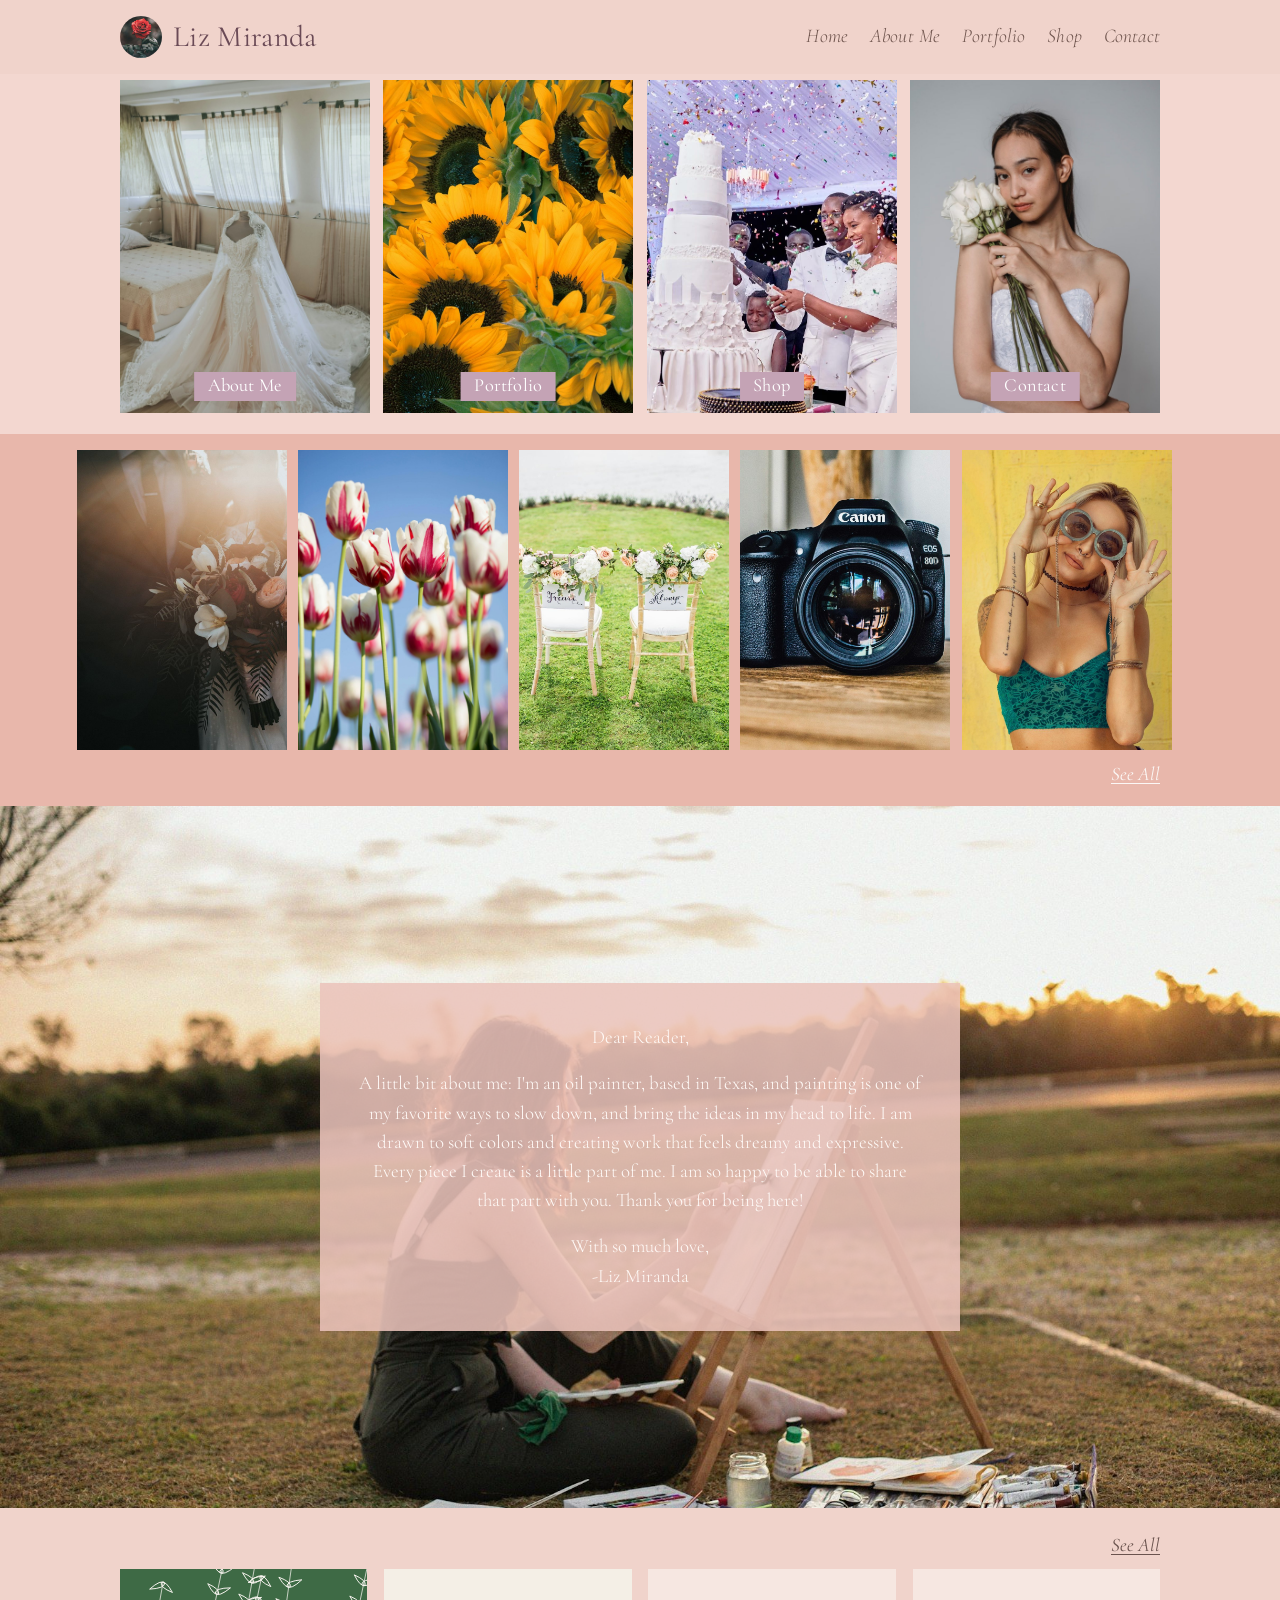
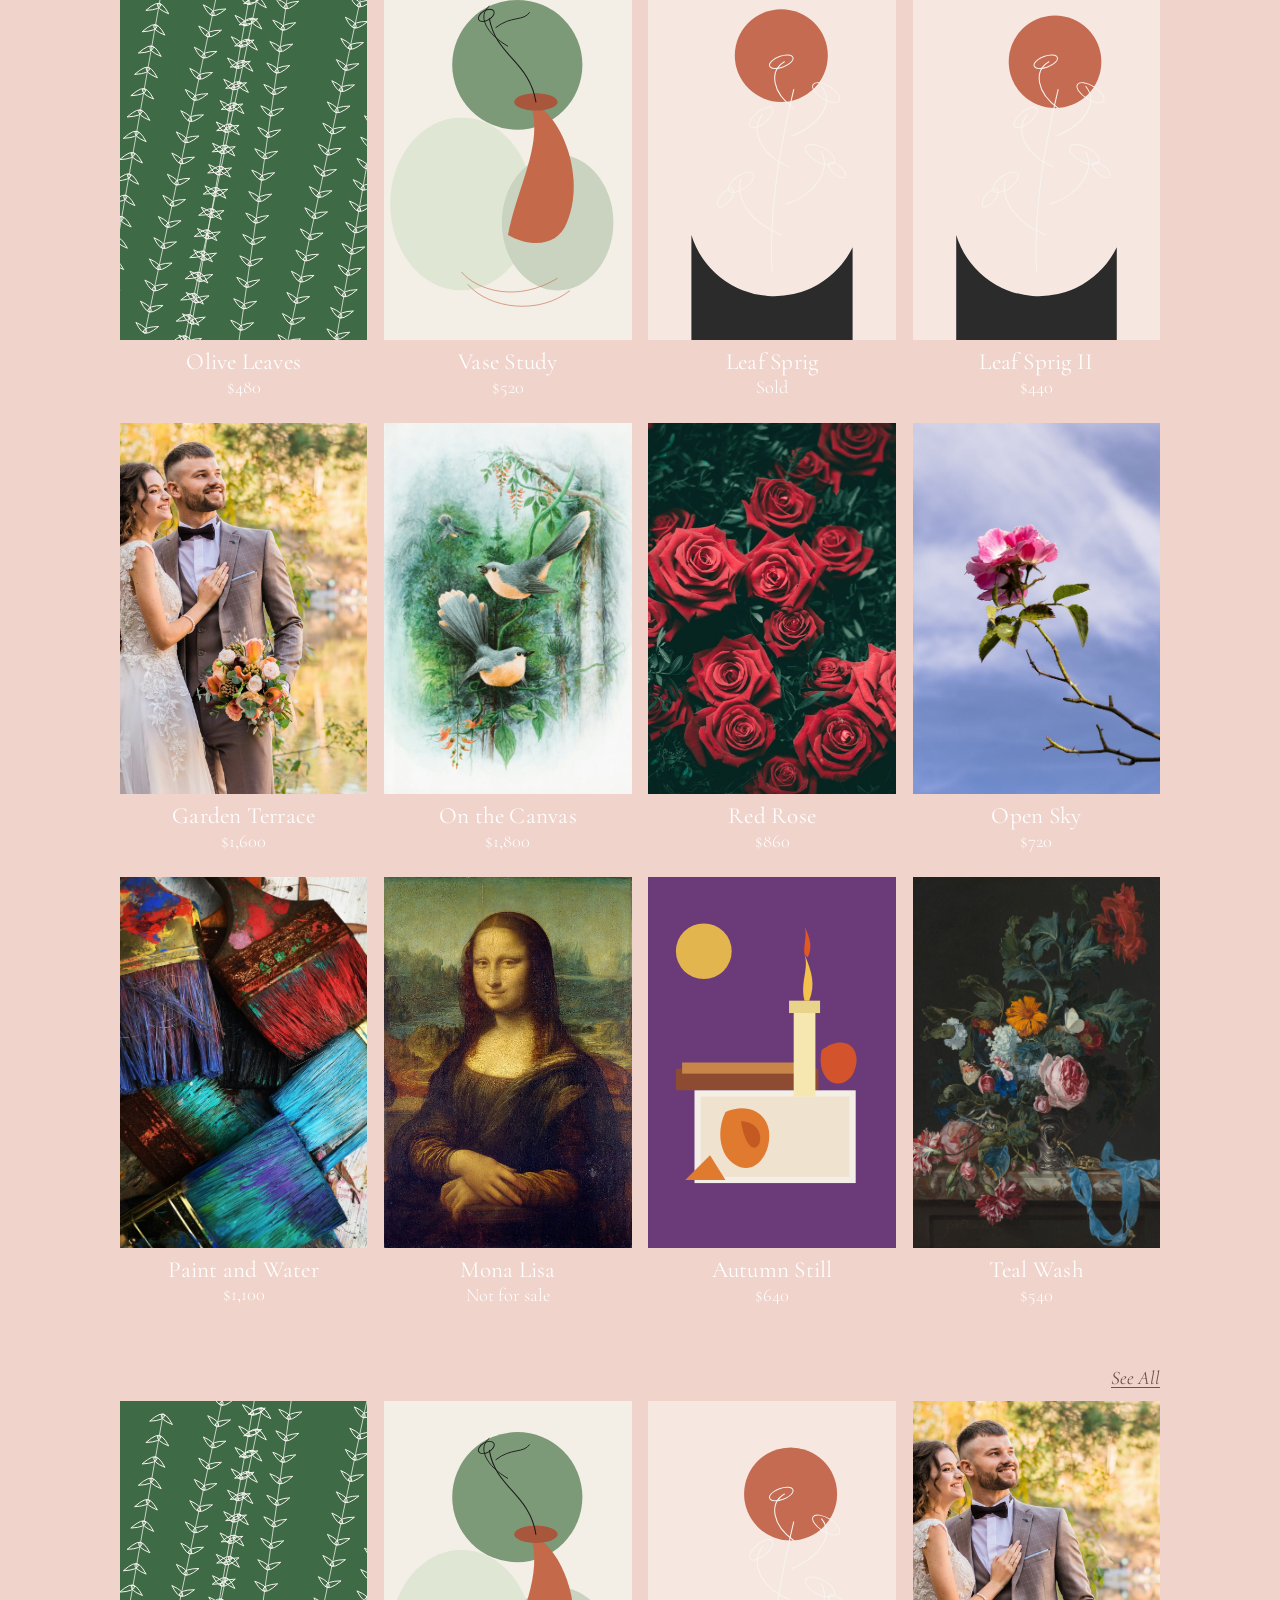
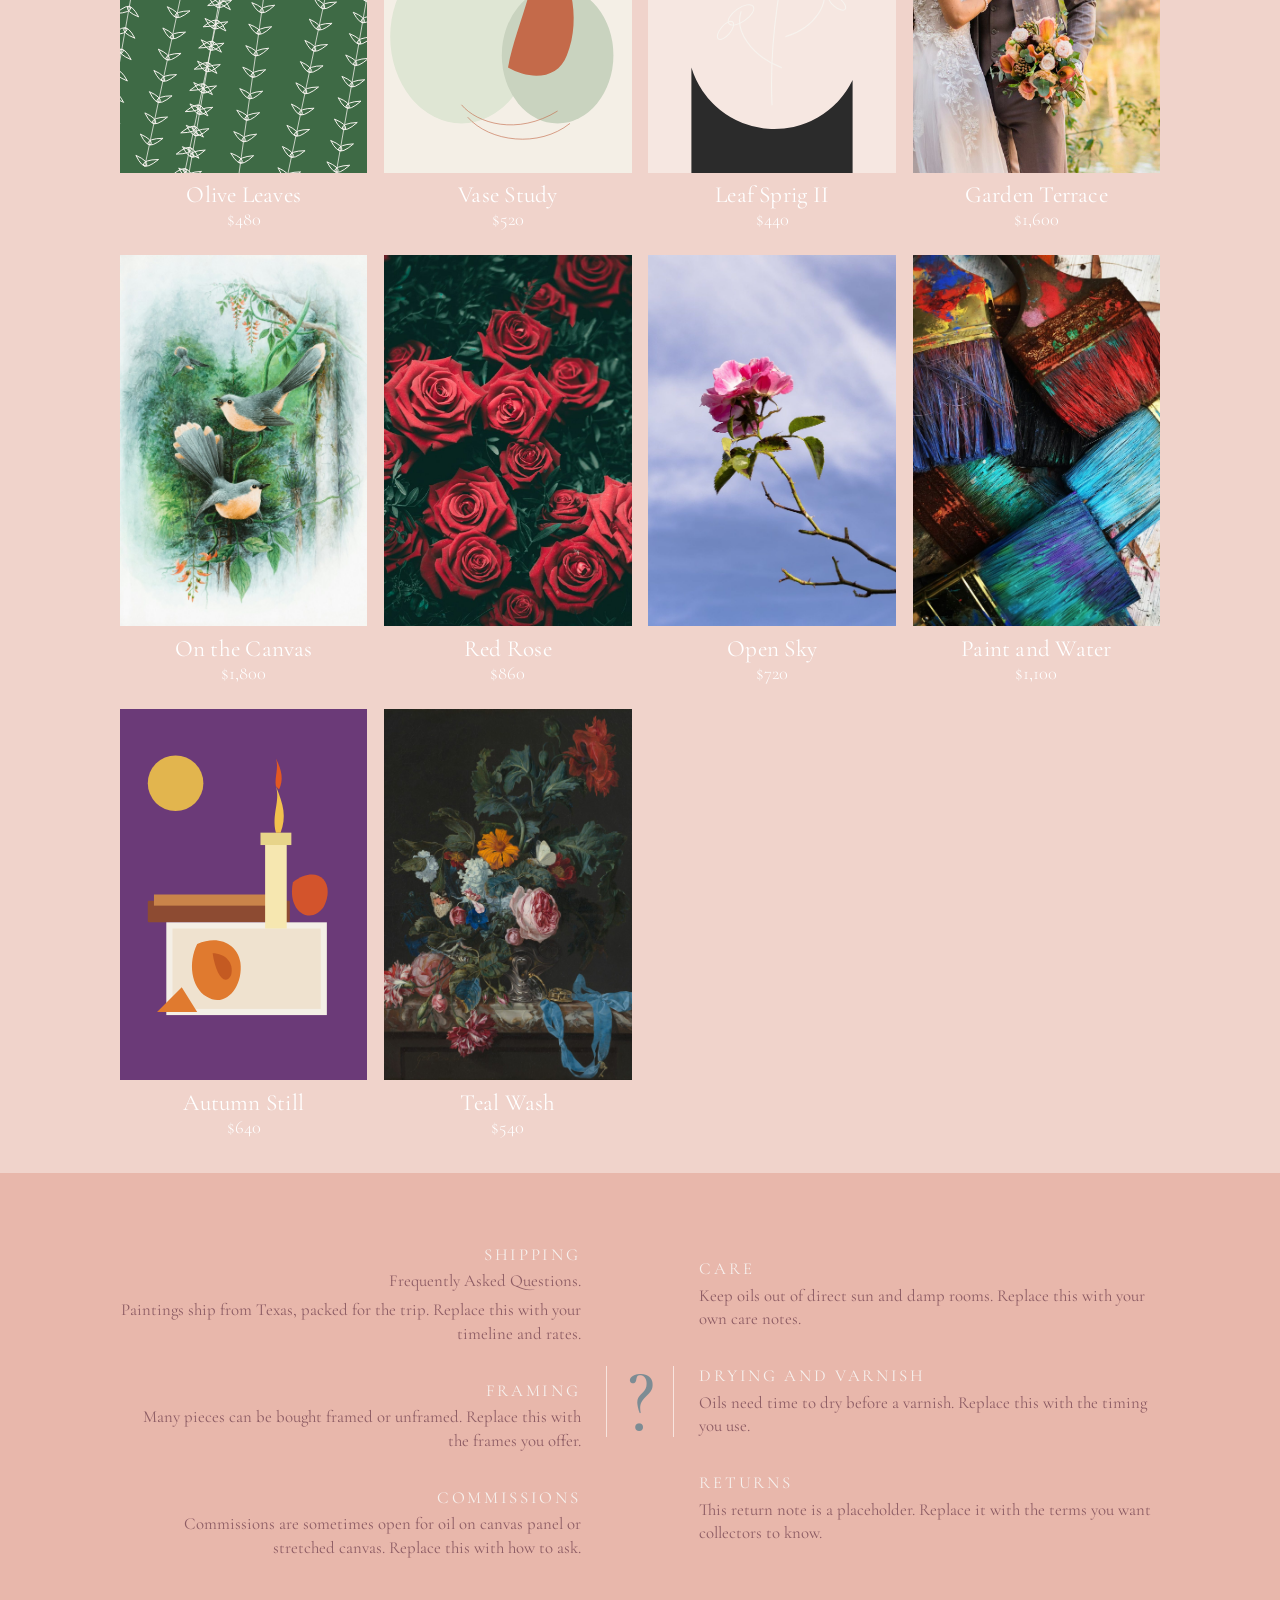
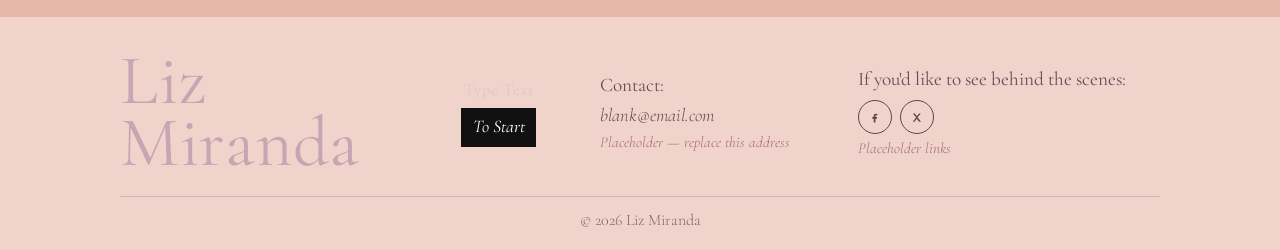
==== commit bffa65b8: "Match Liz's Mobirise page with vivid sample photos and thinner type. Home tiles, the strip, the Abou" ====
--- a/index.html
+++ b/index.html
@@ -17,7 +17,7 @@
   <header class="site-header" id="top">
     <div class="wrap header-inner">
       <a class="brand" href="#home">
-        <img src="images/mark.svg" alt="" width="46" height="46">
+        <img src="images/mark.jpg" alt="" width="46" height="46">
         <span>Liz Miranda</span>
       </a>
       <nav aria-label="Sections">
@@ -34,19 +34,19 @@
     <section class="hero" id="hero" aria-label="Home">
       <div class="wrap hero-grid">
         <a class="tile" href="#about">
-          <img src="images/tile-about.svg" alt="">
+          <img src="images/tile-about.jpg" alt="">
           <span>About Me</span>
         </a>
         <a class="tile" href="#portfolio">
-          <img src="images/tile-portfolio.svg" alt="">
+          <img src="images/tile-portfolio.jpg" alt="">
           <span>Portfolio</span>
         </a>
         <a class="tile" href="#shop">
-          <img src="images/tile-shop.svg" alt="">
+          <img src="images/tile-shop.jpg" alt="">
           <span>Shop</span>
         </a>
         <a class="tile" href="#contact">
-          <img src="images/tile-contact.svg" alt="">
+          <img src="images/tile-contact.jpg" alt="">
           <span>Contact</span>
         </a>
       </div>
@@ -54,12 +54,11 @@
 
     <section class="strip" id="strip" aria-label="Selected pictures">
       <div class="strip-scroller">
-        <img src="images/strip-1.svg" alt="">
-        <img src="images/strip-2.svg" alt="">
-        <img src="images/strip-3.svg" alt="">
-        <img src="images/strip-4.svg" alt="">
-        <img src="images/strip-5.svg" alt="">
-        <img src="images/strip-6.svg" alt="">
+        <img src="images/strip-1.jpg" alt="">
+        <img src="images/strip-2.jpg" alt="">
+        <img src="images/strip-3.jpg" alt="">
+        <img src="images/strip-4.jpg" alt="">
+        <img src="images/strip-5.jpg" alt="">
       </div>
       <div class="wrap strip-foot">
         <a class="see-all see-all-light" href="#portfolio">See All</a>
@@ -106,6 +105,7 @@
           <div class="faq-col">
             <article>
               <h3>Shipping</h3>
+              <p class="faq-sub">Frequently Asked Questions.</p>
               <p>Paintings ship from Texas, packed for the trip. Replace this with your timeline and rates.</p>
             </article>
             <article>
@@ -133,8 +133,7 @@
             </article>
           </div>
         </div>
-        <p class="faq-note">Placeholder questions — edit this section in index.html.</p>
-      </div>
+        </div>
     </section>
   </main>
 
@@ -142,6 +141,7 @@
     <div class="wrap footer-grid">
       <p class="footer-name">Liz<br>Miranda</p>
       <p class="footer-start">
+        <span class="type-text">Type Text</span>
         <a class="to-start" href="#top">To Start</a>
       </p>
       <div class="footer-contact">
--- a/css/styles.css
+++ b/css/styles.css
@@ -1,3 +1,19 @@
+@font-face {
+  font-family: "Cormorant Garamond";
+  font-style: normal;
+  font-weight: 300;
+  font-display: swap;
+  src: url("../fonts/cormorant-garamond-latin-300-normal.woff2") format("woff2");
+}
+
+@font-face {
+  font-family: "Cormorant Garamond";
+  font-style: italic;
+  font-weight: 300;
+  font-display: swap;
+  src: url("../fonts/cormorant-garamond-latin-300-italic.woff2") format("woff2");
+}
+
 @font-face {
   font-family: "Cormorant Garamond";
   font-style: normal;
@@ -22,32 +38,17 @@
   src: url("../fonts/cormorant-garamond-latin-500-normal.woff2") format("woff2");
 }
 
-@font-face {
-  font-family: "Cormorant Garamond";
-  font-style: italic;
-  font-weight: 500;
-  font-display: swap;
-  src: url("../fonts/cormorant-garamond-latin-500-italic.woff2") format("woff2");
-}
-
-@font-face {
-  font-family: "Cormorant Garamond";
-  font-style: normal;
-  font-weight: 600;
-  font-display: swap;
-  src: url("../fonts/cormorant-garamond-latin-600-normal.woff2") format("woff2");
-}
-
 :root {
-  --blush: #f3dcd6;
-  --blush-deep: #ead0c9;
-  --rose: #c9918a;
-  --rose-deep: #b97d76;
-  --mauve: #c9a3ab;
-  --ink: #5c4a4e;
-  --ink-soft: #7a6569;
-  --paper: #f7f1ee;
-  --line: rgba(255, 247, 244, 0.55);
+  --blush: #f0d3cb;
+  --hero: #f3d7d0;
+  --rose: #e8b7ab;
+  --mauve: #c4a3b5;
+  --name: #6a4a56;
+  --footer-name: #c9a4b3;
+  --cream: #ffffff;
+  --faq-body: #8d5c64;
+  --faq-mark: #7d8c94;
+  --ink: #5c454c;
   --serif: "Cormorant Garamond", Palatino, "Palatino Linotype", Georgia, serif;
   color-scheme: light;
 }
@@ -67,13 +68,14 @@
   background: var(--blush);
   color: var(--ink);
   font-family: var(--serif);
-  font-size: 1.2rem;
-  font-weight: 400;
-  line-height: 1.5;
+  font-size: 1.15rem;
+  font-weight: 300;
+  line-height: 1.45;
 }
 
 img {
   max-width: 100%;
+  border: 0;
 }
 
 p {
@@ -82,10 +84,6 @@
 
 a {
   color: inherit;
-}
-
-::selection {
-  background: #e7c4bc;
 }
 
 .skip {
@@ -115,7 +113,7 @@
 }
 
 .wrap {
-  width: min(1140px, calc(100% - 2.4rem));
+  width: min(1040px, calc(100% - 2.6rem));
   margin: 0 auto;
 }
 
@@ -127,27 +125,30 @@
   display: flex;
   align-items: center;
   justify-content: space-between;
-  gap: 1rem 1.5rem;
-  padding: 1.15rem 0 0.9rem;
+  gap: 1rem 1.25rem;
+  min-height: 74px;
+  padding: 0.7rem 0;
 }
 
 .brand {
   display: flex;
   align-items: center;
-  gap: 0.75rem;
-  color: #4d3c42;
+  gap: 0.7rem;
+  color: var(--name);
   text-decoration: none;
 }
 
 .brand img {
-  width: 46px;
-  height: 46px;
+  width: 42px;
+  height: 42px;
   border-radius: 50%;
+  object-fit: cover;
 }
 
 .brand span {
-  font-size: 2rem;
-  font-weight: 500;
+  font-size: 1.85rem;
+  font-weight: 400;
+  letter-spacing: 0.01em;
   line-height: 1;
 }
 
@@ -155,31 +156,33 @@
   display: flex;
   flex-wrap: wrap;
   justify-content: flex-end;
-  gap: 0.35rem 1.55rem;
+  gap: 0.35rem 1.35rem;
 }
 
 nav a {
-  font-size: 1.45rem;
-  font-style: italic;
-  font-weight: 500;
+  color: #6d534c;
+  font-size: 1.22rem;
+  font-style: italic;
+  font-weight: 300;
+  letter-spacing: 0.01em;
   line-height: 1;
   text-decoration: none;
 }
 
 nav a:hover,
 nav a:focus-visible {
-  color: var(--rose-deep);
+  color: #4e353c;
 }
 
 .hero {
-  background: var(--rose);
-  padding: 1.4rem 0 2.2rem;
+  background: var(--hero);
+  padding: 0.35rem 0 1.35rem;
 }
 
 .hero-grid {
   display: grid;
   grid-template-columns: repeat(4, 1fr);
-  gap: 1.15rem;
+  gap: 0.85rem;
 }
 
 .tile {
@@ -195,115 +198,111 @@
   width: 100%;
   aspect-ratio: 3 / 4;
   object-fit: cover;
-  background: #e7d5cf;
+  background: #e7d0c8;
+}
+
+.art-photo img {
+  aspect-ratio: 2 / 3;
 }
 
 .tile span {
   position: absolute;
   left: 50%;
-  bottom: 1.15rem;
+  bottom: 0.72rem;
   transform: translateX(-50%);
-  padding: 0.38rem 1.05rem;
+  padding: 0.28rem 0.85rem 0.34rem;
   background: var(--mauve);
   color: #fff;
-  font-size: 1.35rem;
-  font-weight: 500;
-  line-height: 1.1;
+  font-size: 1.15rem;
+  font-weight: 400;
+  letter-spacing: 0.01em;
+  line-height: 1.05;
   white-space: nowrap;
-}
-
-.tile:hover span,
-.tile:focus-visible span {
-  background: #b9929c;
 }
 
 .strip {
   background: var(--rose);
-  padding: 0 0 1.3rem;
+  padding: 0.85rem 0 1.05rem;
 }
 
 .strip-scroller {
   display: flex;
-  gap: 0.85rem;
+  gap: 0.7rem;
   overflow-x: auto;
-  padding: 0.4rem 4vw 0.2rem;
+  padding: 0.15rem 6vw 0.15rem;
   scroll-snap-type: x mandatory;
 }
 
 .strip-scroller img {
   flex: 0 0 auto;
-  width: min(240px, 46vw);
-  height: 340px;
+  width: min(210px, 42vw);
+  height: 300px;
   object-fit: cover;
   scroll-snap-align: start;
-  background: #e7d5cf;
+  background: #e7d0c8;
 }
 
 .strip-foot {
   display: flex;
   justify-content: flex-end;
-  padding-top: 0.85rem;
+  padding-top: 0.55rem;
 }
 
 .see-all {
-  font-size: 1.35rem;
-  font-style: italic;
-  font-weight: 500;
+  color: #6a534e;
+  font-size: 1.2rem;
+  font-style: italic;
+  font-weight: 400;
   text-decoration: underline;
-  text-underline-offset: 0.18em;
+  text-underline-offset: 0.16em;
 }
 
 .see-all-light {
-  color: #fff8f6;
+  color: #fbf7f5;
 }
 
 .about {
   display: grid;
   place-items: center;
   min-height: 78vh;
-  padding: 3.5rem 1.2rem;
-  background:
-    linear-gradient(180deg, rgba(80, 60, 52, 0.12), rgba(80, 60, 52, 0.18)),
-    url("../images/about-studio.svg") center / cover no-repeat;
+  padding: 3.2rem 1.2rem;
+  background: url("../images/about-studio.jpg") center 30% / cover no-repeat;
 }
 
 .letter {
-  width: min(680px, 100%);
-  padding: clamp(1.8rem, 4vw, 2.8rem) clamp(1.3rem, 4vw, 2.6rem);
-  background: rgba(242, 216, 210, 0.9);
-  color: #6d5c5e;
+  width: min(640px, 100%);
+  padding: clamp(1.7rem, 4vw, 2.5rem) clamp(1.2rem, 4vw, 2.4rem);
+  background: rgba(236, 196, 188, 0.86);
+  color: #fffaf7;
   text-align: center;
 }
 
 .letter p + p {
-  margin-top: 1.15rem;
-}
-
-.letter-greet,
-.letter-sign {
-  font-size: 1.45rem;
+  margin-top: 1.05rem;
 }
 
 .letter p {
-  font-size: 1.28rem;
+  font-size: 1.18rem;
+  font-weight: 300;
   line-height: 1.55;
 }
 
 .works {
   background: var(--blush);
-  padding: 2.2rem 0 2.6rem;
+  padding: 1.5rem 0 2.2rem;
 }
 
 .block-bar {
   display: flex;
   justify-content: flex-end;
-  margin-bottom: 0.85rem;
+  min-height: 1.6rem;
+  margin-bottom: 0.55rem;
 }
 
 .art-grid {
   display: grid;
   grid-template-columns: repeat(4, 1fr);
-  gap: 1.6rem 1.15rem;
+  gap: 1.55rem 1.05rem;
 }
 
 .art-card {
@@ -321,182 +320,203 @@
 }
 
 .art-title {
-  margin-top: 0.75rem;
-  color: #c4b0b3;
-  font-size: 1.55rem;
-  font-weight: 500;
-  line-height: 1.15;
+  margin-top: 0.65rem;
+  color: var(--cream);
+  font-size: 1.45rem;
+  font-weight: 400;
+  letter-spacing: 0.01em;
+  line-height: 1.1;
 }
 
 .art-price {
-  color: #cfc0c2;
-  font-size: 1.25rem;
+  color: var(--cream);
+  font-size: 1.15rem;
+  font-weight: 300;
   line-height: 1.2;
-}
-
-.art-card:hover .art-title,
-.art-card:focus-visible .art-title {
-  color: var(--rose-deep);
 }
 
 .faq {
   background: var(--rose);
+  color: #f8f1ee;
+  padding: 4.4rem 0 3.6rem;
+}
+
+.faq-grid {
+  display: grid;
+  grid-template-columns: 1fr auto 1fr;
+  gap: 1.2rem 1.6rem;
+  align-items: center;
+}
+
+.faq-col {
+  display: grid;
+  gap: 2.15rem;
+}
+
+.faq-col:first-child {
+  text-align: right;
+}
+
+.faq-col:last-child {
+  text-align: left;
+}
+
+.faq h3 {
+  margin: 0 0 0.28rem;
   color: #f7f1ee;
-  padding: 4.2rem 0 3.2rem;
-}
-
-.faq-grid {
-  display: grid;
-  grid-template-columns: 1fr auto 1fr;
-  gap: 1.5rem 2rem;
-  align-items: center;
-}
-
-.faq-col {
-  display: grid;
-  gap: 2.1rem;
-}
-
-.faq h3 {
+  font-size: 1.05rem;
+  font-weight: 400;
+  letter-spacing: 0.16em;
+  line-height: 1.25;
+  text-transform: uppercase;
+}
+
+.faq-sub {
   margin: 0 0 0.35rem;
-  color: #f6eeea;
-  font-size: 1.2rem;
-  font-weight: 500;
+  color: #f3e8e4;
+  font-size: 1.02rem;
+  font-style: italic;
+  font-weight: 300;
+  letter-spacing: 0;
+  text-transform: none;
+}
+
+.faq-col p {
+  color: var(--faq-body);
+  font-size: 1.05rem;
   font-style: normal;
-  letter-spacing: 0.14em;
-  line-height: 1.2;
-  text-transform: uppercase;
-}
-
-.faq-col p {
-  color: rgba(255, 248, 246, 0.9);
-  font-size: 1.15rem;
-  font-style: italic;
-  line-height: 1.45;
+  font-weight: 400;
+  line-height: 1.4;
 }
 
 .faq-mark {
   margin: 0;
-  padding: 0 1.4rem;
-  border-right: 1px solid var(--line);
-  border-left: 1px solid var(--line);
-  color: #5e6d74;
-  font-size: clamp(4.5rem, 8vw, 7rem);
-  font-weight: 500;
+  padding: 0 1.15rem;
+  border-right: 1px solid rgba(255, 248, 244, 0.7);
+  border-left: 1px solid rgba(255, 248, 244, 0.7);
+  color: var(--faq-mark);
+  font-size: clamp(4.2rem, 7vw, 6.4rem);
+  font-weight: 400;
   line-height: 0.8;
-}
-
-.faq-note {
-  margin-top: 2rem;
-  color: rgba(255, 248, 246, 0.8);
-  font-size: 1rem;
-  font-style: italic;
-  text-align: center;
 }
 
 .site-footer {
   background: var(--blush);
-  padding: 2.4rem 0 1.4rem;
-  color: var(--ink);
+  padding: 2.1rem 0 1.15rem;
+  color: var(--name);
 }
 
 .footer-grid {
   display: grid;
-  grid-template-columns: 1.1fr 0.7fr 1.1fr 1.3fr;
-  gap: 1.5rem;
+  grid-template-columns: 1.15fr 0.7fr 1fr 1.25fr;
+  gap: 1.2rem 1rem;
   align-items: center;
 }
 
 .footer-name {
   margin: 0;
-  color: #6a4a56;
-  font-size: clamp(3rem, 6vw, 4.2rem);
-  font-weight: 500;
+  color: var(--footer-name);
+  font-size: clamp(3.1rem, 6vw, 4.4rem);
+  font-weight: 400;
+  letter-spacing: 0.01em;
   line-height: 0.88;
+}
+
+.footer-start {
+  display: flex;
+  flex-direction: column;
+  align-items: center;
+  gap: 0.35rem;
+  margin: 0;
+}
+
+.type-text {
+  color: #dcc6c2;
+  font-size: 1.05rem;
+  font-weight: 300;
+  letter-spacing: 0.02em;
 }
 
 .to-start {
   display: inline-block;
-  padding: 0.45rem 0.85rem;
-  background: #161616;
+  padding: 0.38rem 0.72rem 0.42rem;
+  background: #111;
   color: #fff;
-  font-size: 1.2rem;
-  font-style: italic;
+  font-size: 1.12rem;
+  font-style: italic;
+  font-weight: 400;
   text-decoration: none;
 }
 
-.to-start:hover,
-.to-start:focus-visible {
-  background: #333;
+.footer-contact,
+.footer-social {
+  font-weight: 400;
 }
 
 .footer-contact p:first-child,
 .footer-social > p:first-child {
-  font-size: 1.35rem;
+  font-size: 1.2rem;
+  font-weight: 400;
 }
 
 .footer-contact a {
-  font-size: 1.25rem;
-  font-style: italic;
+  display: inline-block;
+  margin-top: 0.15rem;
+  font-size: 1.15rem;
+  font-style: italic;
+  font-weight: 300;
   text-decoration: none;
 }
 
-.footer-contact a:hover,
-.footer-contact a:focus-visible {
-  text-decoration: underline;
-}
-
 .placeholder {
-  margin-top: 0.2rem;
-  color: #9a5d62;
+  margin-top: 0.15rem;
+  color: #a56b72;
   font-size: 0.95rem;
   font-style: italic;
+  font-weight: 300;
 }
 
 .socials {
   display: flex;
-  gap: 0.55rem;
-  margin-top: 0.45rem;
+  gap: 0.5rem;
+  margin-top: 0.4rem;
 }
 
 .socials a {
   display: grid;
-  width: 36px;
-  height: 36px;
+  width: 34px;
+  height: 34px;
   place-items: center;
-  border: 1.5px solid #5c4a4e;
+  border: 1.5px solid #5c454c;
   border-radius: 50%;
-  color: #5c4a4e;
+  color: #5c454c;
 }
 
 .socials svg {
-  width: 16px;
-  height: 16px;
-}
-
-.socials a:hover,
-.socials a:focus-visible {
-  background: rgba(255, 255, 255, 0.35);
+  width: 15px;
+  height: 15px;
 }
 
 .copyright {
-  margin: 1.6rem 0 0;
-  padding-top: 0.9rem;
-  border-top: 1px solid rgba(92, 74, 78, 0.18);
-  color: var(--ink-soft);
-  font-size: 1.05rem;
+  width: min(1040px, calc(100% - 2.6rem));
+  margin: 1.35rem auto 0;
+  padding-top: 0.75rem;
+  border-top: 1px solid rgba(92, 69, 76, 0.22);
+  color: #7d656c;
+  font-size: 1rem;
+  font-weight: 300;
   text-align: center;
 }
 
 .noscript,
 .missing,
 .empty {
-  color: var(--ink-soft);
+  color: #7d656c;
 }
 
 .detail {
-  width: min(980px, calc(100vw - 2rem));
-  max-height: calc(100vh - 2rem);
+  width: min(920px, calc(100vw - 1.5rem));
+  max-height: calc(100vh - 1.5rem);
   padding: 0;
   overflow: auto;
   border: 0;
@@ -516,8 +536,8 @@
 .detail-photo {
   display: grid;
   place-items: center;
-  min-height: 220px;
-  padding: 1rem;
+  min-height: 180px;
+  padding: 0.8rem;
   background: var(--rose);
 }
 
@@ -526,19 +546,20 @@
   max-width: 100%;
   max-height: 46vh;
   height: auto;
+  object-fit: contain;
 }
 
 .detail-copy {
   position: relative;
-  padding: 1.4rem 1.2rem 1.3rem;
+  padding: 1.2rem 1.15rem 1.15rem;
 }
 
 .detail-close {
   position: absolute;
-  top: 0.7rem;
-  right: 0.7rem;
-  width: 2.2rem;
-  height: 2.2rem;
+  top: 0.55rem;
+  right: 0.6rem;
+  width: 2rem;
+  height: 2rem;
   border: 0;
   background: transparent;
   color: var(--ink);
@@ -549,63 +570,67 @@
 }
 
 .eyebrow {
-  margin: 0 0 0.2rem;
-  font-size: 1.15rem;
-  font-style: italic;
+  margin: 0 0 0.15rem;
+  font-size: 1.05rem;
+  font-style: italic;
+  font-weight: 300;
 }
 
 .detail-copy h2 {
-  margin: 0 2rem 0.4rem 0;
-  color: #4d3c42;
-  font-size: clamp(2.2rem, 5vw, 3.2rem);
-  font-weight: 500;
+  margin: 0 2rem 0.35rem 0;
+  color: var(--name);
+  font-size: clamp(2rem, 4vw, 2.8rem);
+  font-weight: 400;
   line-height: 0.95;
 }
 
 .detail-facts {
-  margin: 0.8rem 0;
+  margin: 0.7rem 0;
 }
 
 .detail-facts div {
   display: grid;
   grid-template-columns: 6rem 1fr;
-  gap: 0.5rem;
-  padding: 0.3rem 0;
-  border-top: 1px solid rgba(92, 74, 78, 0.16);
+  gap: 0.45rem;
+  padding: 0.28rem 0;
+  border-top: 1px solid rgba(92, 69, 76, 0.16);
 }
 
 .detail-facts dt {
   font-style: italic;
-  font-weight: 500;
+  font-weight: 400;
 }
 
 .detail-facts dd {
   margin: 0;
+  font-weight: 300;
 }
 
 .detail-description {
-  margin: 0.4rem 0 0;
-  font-size: 1.25rem;
-  font-style: italic;
+  margin: 0.35rem 0 0;
+  font-size: 1.15rem;
+  font-style: italic;
+  font-weight: 300;
 }
 
 .detail-buy {
-  margin-top: 1rem;
+  margin-top: 0.9rem;
 }
 
 .buy-row {
   display: flex;
   flex-wrap: wrap;
-  gap: 0.55rem;
+  gap: 0.5rem;
 }
 
 .buy {
   display: inline-block;
-  padding: 0.5rem 0.95rem;
-  background: #161616;
+  padding: 0.42rem 0.85rem;
+  background: #111;
   color: #fff;
-  font-size: 1.15rem;
-  font-style: italic;
+  font-size: 1.08rem;
+  font-style: italic;
+  font-weight: 400;
   text-decoration: none;
 }
 
@@ -613,50 +638,37 @@
   background: var(--mauve);
 }
 
-.buy:hover,
-.buy:focus-visible {
-  background: #333;
-}
-
-.buy-framed:hover,
-.buy-framed:focus-visible {
-  background: #b9929c;
-}
-
 .buy-note {
   max-width: 34rem;
-  margin: 0.55rem 0 0;
-  color: #9a5d62;
-  font-size: 1rem;
-  font-style: italic;
+  margin: 0.45rem 0 0;
+  color: #a56b72;
+  font-size: 0.98rem;
+  font-style: italic;
+  font-weight: 300;
 }
 
 .detail-nav {
   display: flex;
   justify-content: space-between;
-  margin-top: 1.2rem;
-  padding-top: 0.7rem;
-  border-top: 1px solid rgba(92, 74, 78, 0.16);
+  margin-top: 1rem;
+  padding-top: 0.6rem;
+  border-top: 1px solid rgba(92, 69, 76, 0.16);
 }
 
 .detail-nav button {
-  padding: 0.2rem 0;
+  padding: 0.15rem 0;
   border: 0;
   background: none;
   color: var(--ink);
   font: inherit;
-  font-size: 1.2rem;
-  font-style: italic;
+  font-size: 1.12rem;
+  font-style: italic;
+  font-weight: 300;
   cursor: pointer;
 }
 
-.detail-nav button:disabled {
-  opacity: 0.35;
-  cursor: default;
-}
-
 :focus-visible {
-  outline: 2px solid #5c4a4e;
+  outline: 2px solid #5c454c;
   outline-offset: 3px;
 }
 
@@ -679,19 +691,21 @@
   .footer-grid,
   .faq-grid {
     grid-template-columns: 1fr;
+    justify-items: center;
+    text-align: center;
+  }
+
+  .faq-col:first-child,
+  .faq-col:last-child {
+    text-align: center;
   }
 
   .faq-mark {
-    justify-self: center;
-    padding: 0.4rem 0;
+    padding: 0.35rem 0;
     border-right: 0;
     border-left: 0;
-    border-top: 1px solid var(--line);
-    border-bottom: 1px solid var(--line);
-  }
-
-  .footer-grid {
-    justify-items: start;
+    border-top: 1px solid rgba(255, 248, 244, 0.7);
+    border-bottom: 1px solid rgba(255, 248, 244, 0.7);
   }
 }
 
@@ -699,28 +713,27 @@
   .header-inner {
     align-items: flex-start;
     flex-direction: column;
+    min-height: 0;
+    padding: 0.85rem 0 0.7rem;
   }
 
   nav {
     justify-content: flex-start;
-    gap: 0.45rem 1rem;
-  }
-
+    gap: 0.4rem 0.95rem;
+  }
+
+  .brand span,
   nav a {
-    font-size: 1.25rem;
-  }
-
-  .brand span {
-    font-size: 1.7rem;
+    font-size: 1.2rem;
   }
 
   .tile span {
-    font-size: 1.05rem;
-    padding: 0.3rem 0.7rem;
+    font-size: 1rem;
+    padding: 0.22rem 0.6rem 0.26rem;
   }
 
   .strip-scroller img {
-    height: 260px;
+    height: 240px;
   }
 }
 
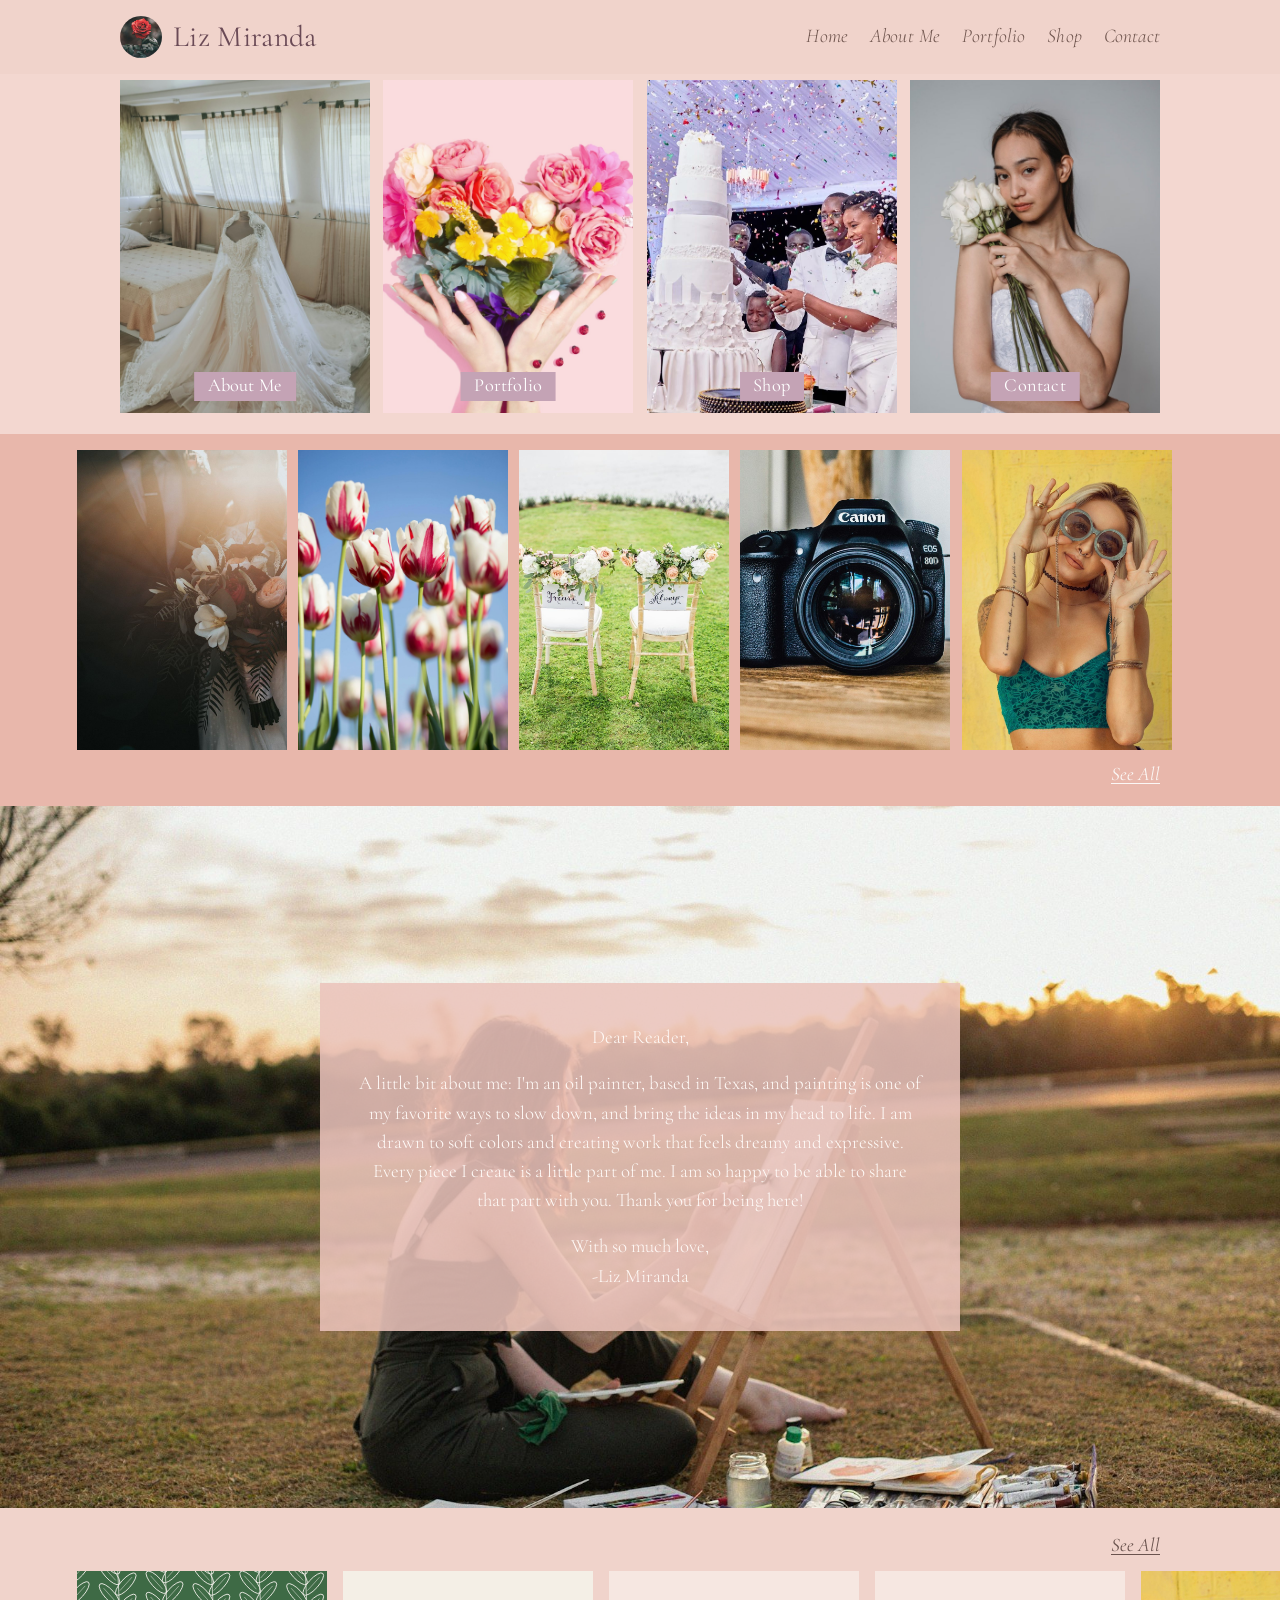
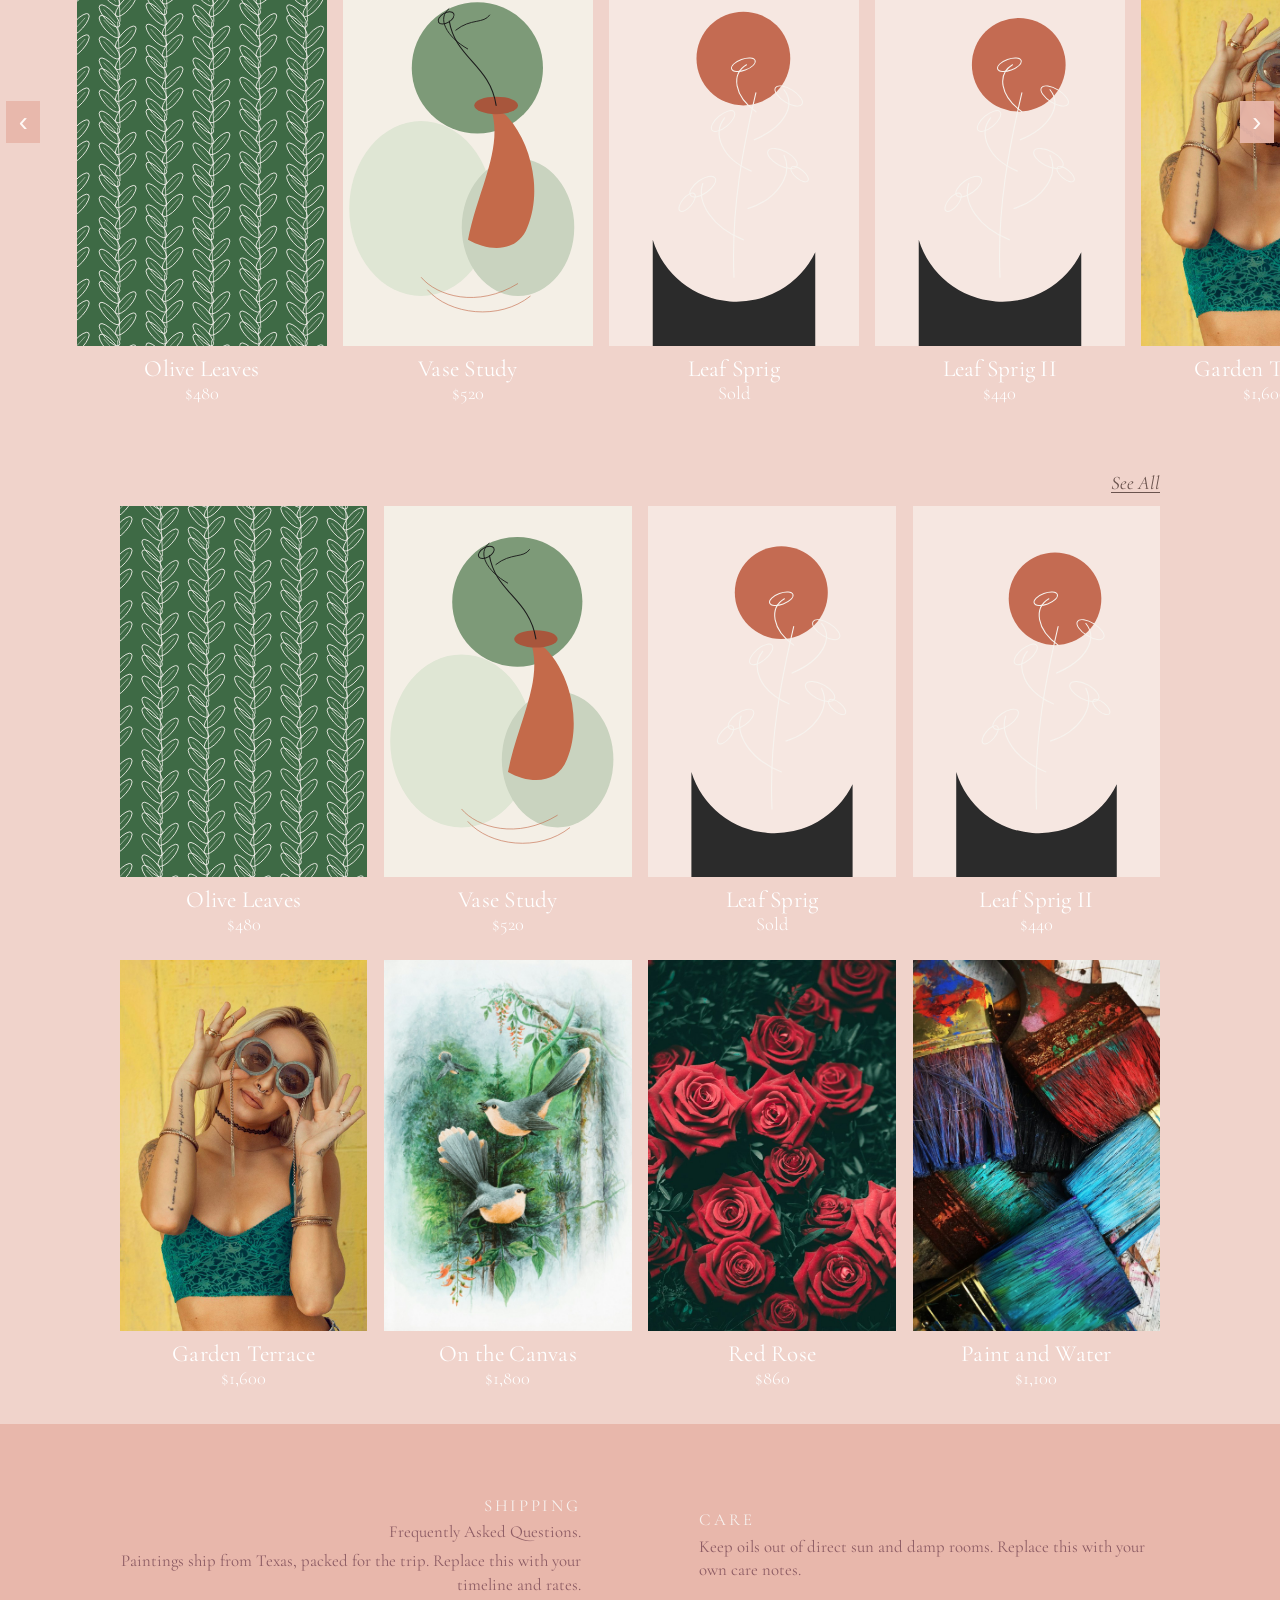
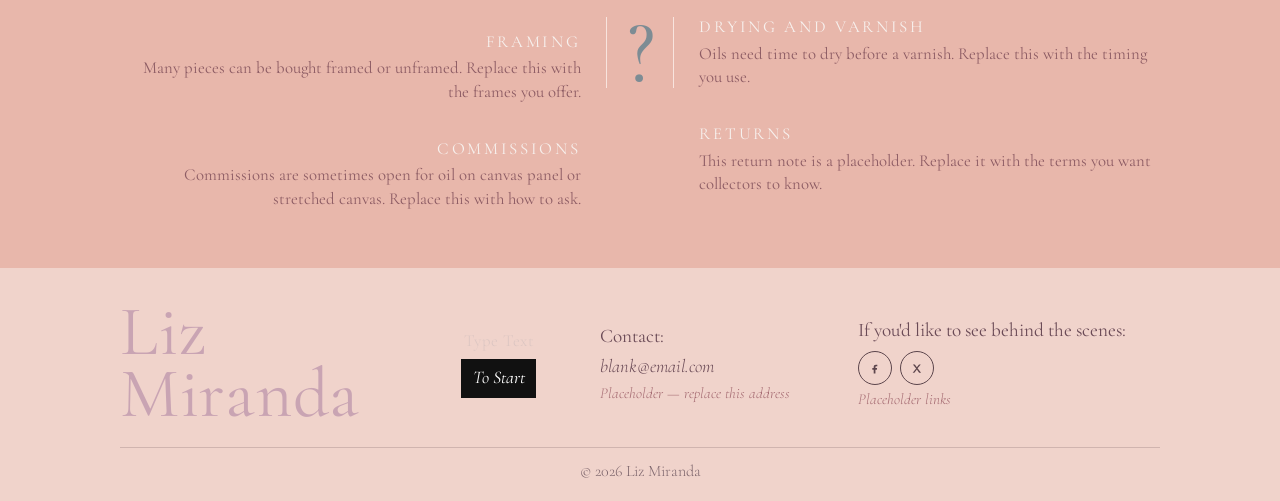
==== commit 7df5443c: "Give Portfolio and Shop their own pages. The homepage Portfolio row and its See All links open a 16-" ====
--- a/index.html
+++ b/index.html
@@ -23,8 +23,8 @@
       <nav aria-label="Sections">
         <a href="#home">Home</a>
         <a href="#about">About Me</a>
-        <a href="#portfolio">Portfolio</a>
-        <a href="#shop">Shop</a>
+        <a href="portfolio.html">Portfolio</a>
+        <a href="shop.html">Shop</a>
         <a href="#contact">Contact</a>
       </nav>
     </div>
@@ -37,11 +37,11 @@
           <img src="images/tile-about.jpg" alt="">
           <span>About Me</span>
         </a>
-        <a class="tile" href="#portfolio">
+        <a class="tile" href="portfolio.html">
           <img src="images/tile-portfolio.jpg" alt="">
           <span>Portfolio</span>
         </a>
-        <a class="tile" href="#shop">
+        <a class="tile" href="shop.html">
           <img src="images/tile-shop.jpg" alt="">
           <span>Shop</span>
         </a>
@@ -61,7 +61,7 @@
         <img src="images/strip-5.jpg" alt="">
       </div>
       <div class="wrap strip-foot">
-        <a class="see-all see-all-light" href="#portfolio">See All</a>
+        <a class="see-all see-all-light" href="portfolio.html">See All</a>
       </div>
     </section>
 
@@ -78,22 +78,26 @@
       <div class="wrap">
         <div class="block-bar">
           <h2 id="portfolio-title" class="visually-hidden">Portfolio</h2>
-          <a class="see-all" href="#shop">See All</a>
+          <a class="see-all" href="portfolio.html">See All</a>
         </div>
-        <div id="portfolio-grid" class="art-grid"></div>
-        <noscript>
-          <p class="noscript">This gallery needs JavaScript to show the paintings. The list lives in js/artworks.js.</p>
-        </noscript>
       </div>
+      <div class="slider-wrap">
+        <button type="button" class="slider-arrow slider-prev" aria-label="Previous paintings">‹</button>
+        <div id="portfolio-grid" class="art-slider" data-show="slider"></div>
+        <button type="button" class="slider-arrow slider-next" aria-label="Next paintings">›</button>
+      </div>
+      <noscript>
+        <p class="noscript wrap">This gallery needs JavaScript to show the paintings. The list lives in js/artworks.js.</p>
+      </noscript>
     </section>
 
     <section class="works" id="shop" aria-labelledby="shop-title">
       <div class="wrap">
         <div class="block-bar">
           <h2 id="shop-title" class="visually-hidden">Shop</h2>
-          <a class="see-all" href="#portfolio">See All</a>
+          <a class="see-all" href="shop.html">See All</a>
         </div>
-        <div id="shop-grid" class="art-grid"></div>
+        <div id="shop-grid" class="art-grid" data-show="shop-home"></div>
       </div>
     </section>
 
--- a/css/styles.css
+++ b/css/styles.css
@@ -335,6 +335,98 @@
   line-height: 1.2;
 }
 
+.page-works {
+  min-height: 70vh;
+  padding-top: 1.7rem;
+}
+
+.page-title {
+  margin: 0.2rem 0 1rem;
+  color: var(--name);
+  font-size: 2.2rem;
+  font-style: italic;
+  font-weight: 400;
+  text-align: center;
+}
+
+.slider-wrap {
+  position: relative;
+}
+
+.art-slider {
+  display: flex;
+  flex-wrap: nowrap;
+  align-items: flex-start;
+  gap: 1rem;
+  overflow-x: auto;
+  padding: 0.15rem 6vw 0.4rem;
+  scroll-snap-type: x mandatory;
+  scroll-padding-left: 6vw;
+  scrollbar-width: none;
+  -webkit-overflow-scrolling: touch;
+}
+
+.art-slider::-webkit-scrollbar {
+  display: none;
+}
+
+.art-slider .art-card {
+  flex: 0 0 250px;
+  width: 250px;
+  scroll-snap-align: start;
+}
+
+.art-photo.is-blank {
+  display: block;
+  width: 100%;
+  aspect-ratio: 2 / 3;
+  background: #000;
+}
+
+.see-all-card {
+  display: flex;
+  flex: 0 0 250px;
+  align-items: center;
+  align-self: flex-start;
+  justify-content: center;
+  width: 250px;
+  aspect-ratio: 2 / 3;
+  background: var(--rose);
+  color: #fbf7f5;
+  font-size: 1.55rem;
+  font-style: italic;
+  font-weight: 400;
+  text-decoration: none;
+  scroll-snap-align: start;
+}
+
+.slider-arrow {
+  position: absolute;
+  top: 30%;
+  z-index: 2;
+  width: 2.1rem;
+  height: 2.6rem;
+  border: 0;
+  background: rgba(232, 183, 171, 0.94);
+  color: #fffaf7;
+  font-size: 1.7rem;
+  line-height: 1;
+  cursor: pointer;
+}
+
+.slider-prev {
+  left: 0.4rem;
+}
+
+.slider-next {
+  right: 0.4rem;
+}
+
+.detail-photo.is-blank {
+  background: #000;
+  min-height: 40vh;
+}
+
 .faq {
   background: var(--rose);
   color: #f8f1ee;
@@ -737,6 +829,18 @@
   }
 }
 
+@media (max-width: 800px) {
+  .slider-arrow {
+    display: none;
+  }
+
+  .art-slider .art-card,
+  .see-all-card {
+    flex-basis: 68vw;
+    width: 68vw;
+  }
+}
+
 @media (prefers-reduced-motion: reduce) {
   html {
     scroll-behavior: auto;
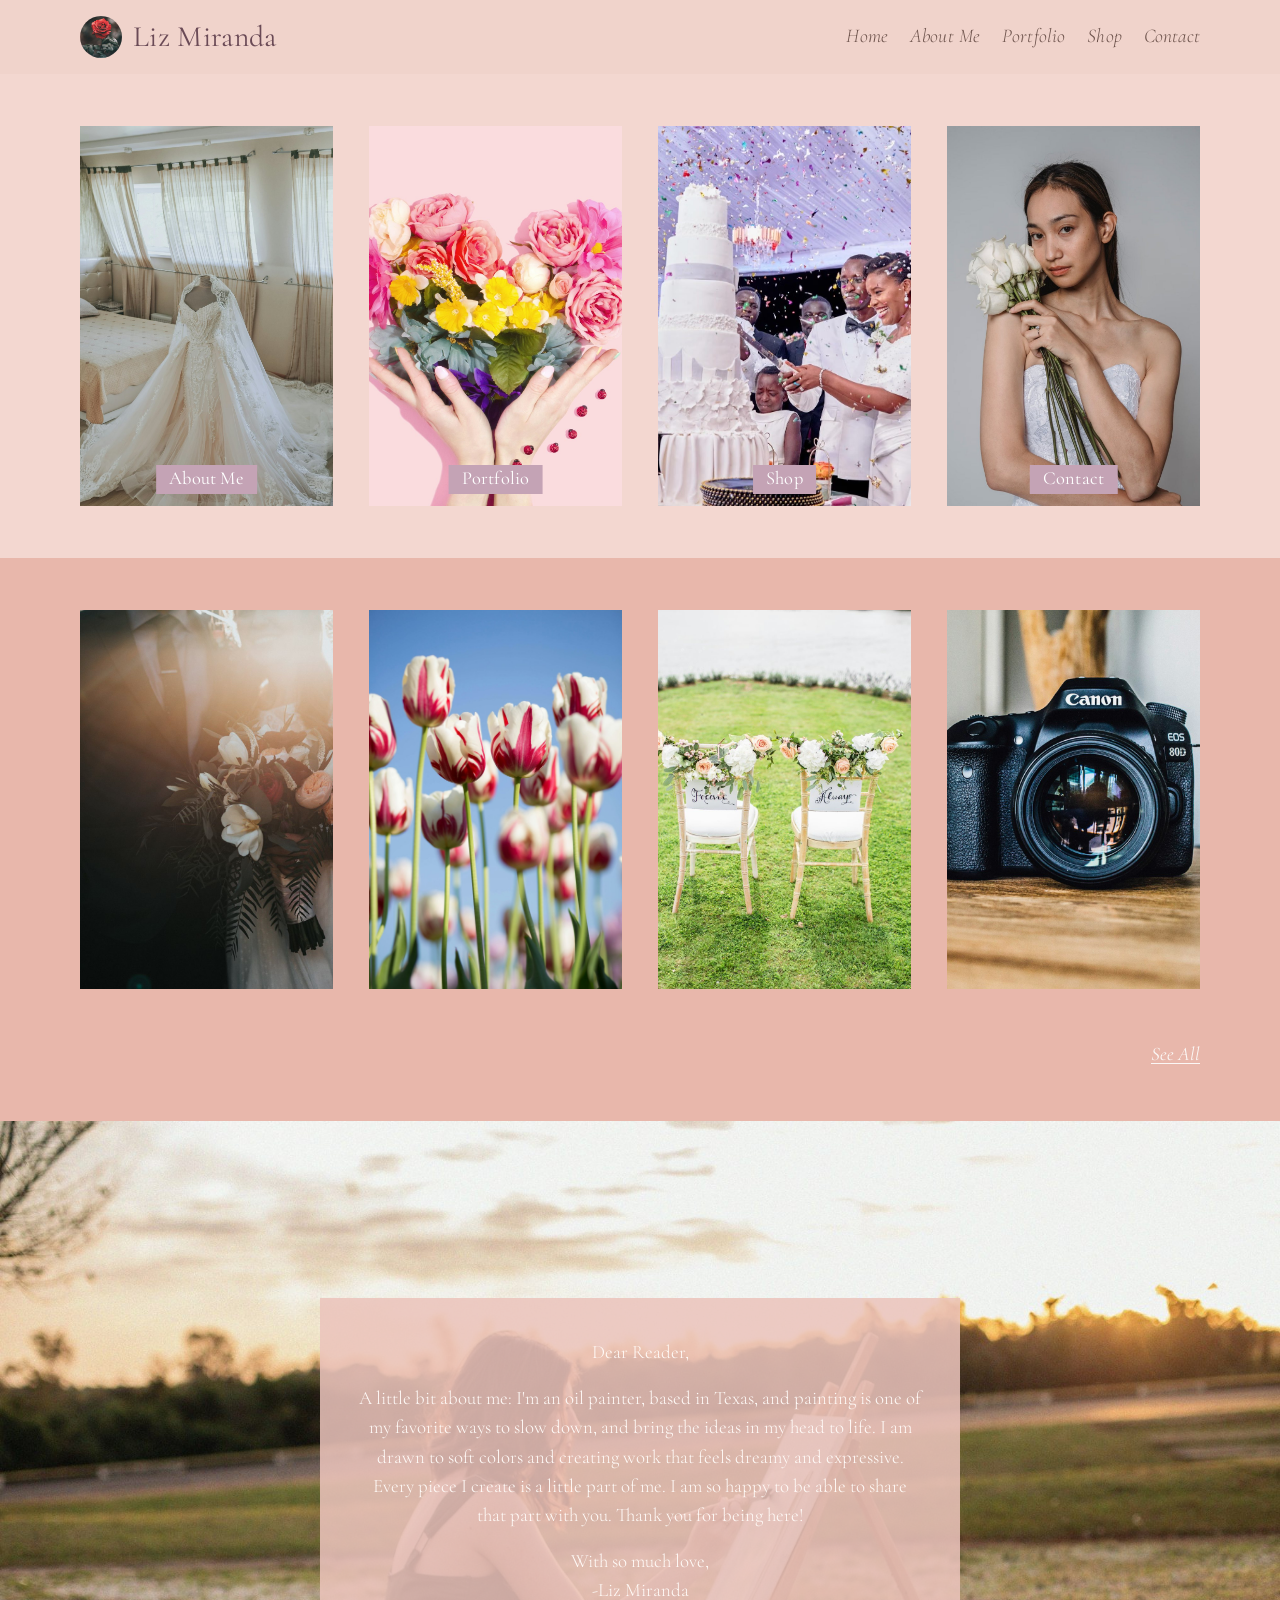
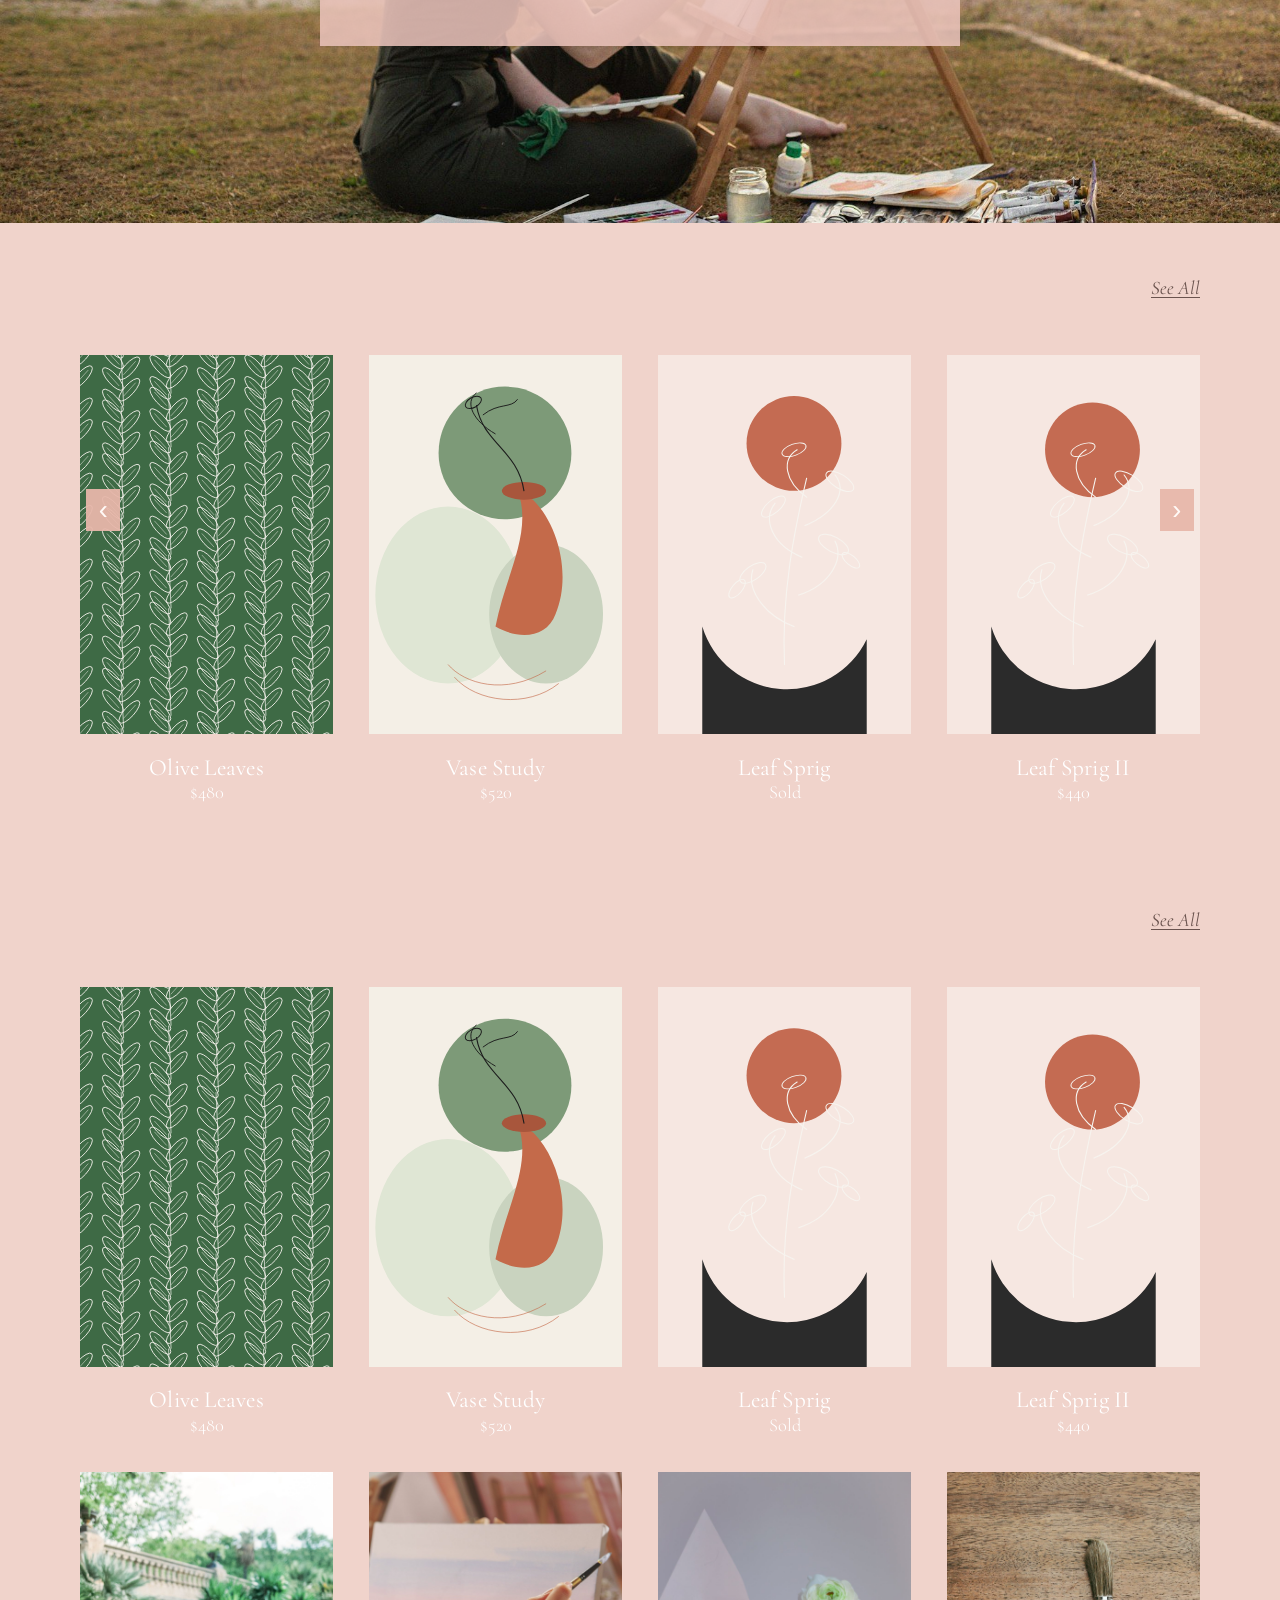
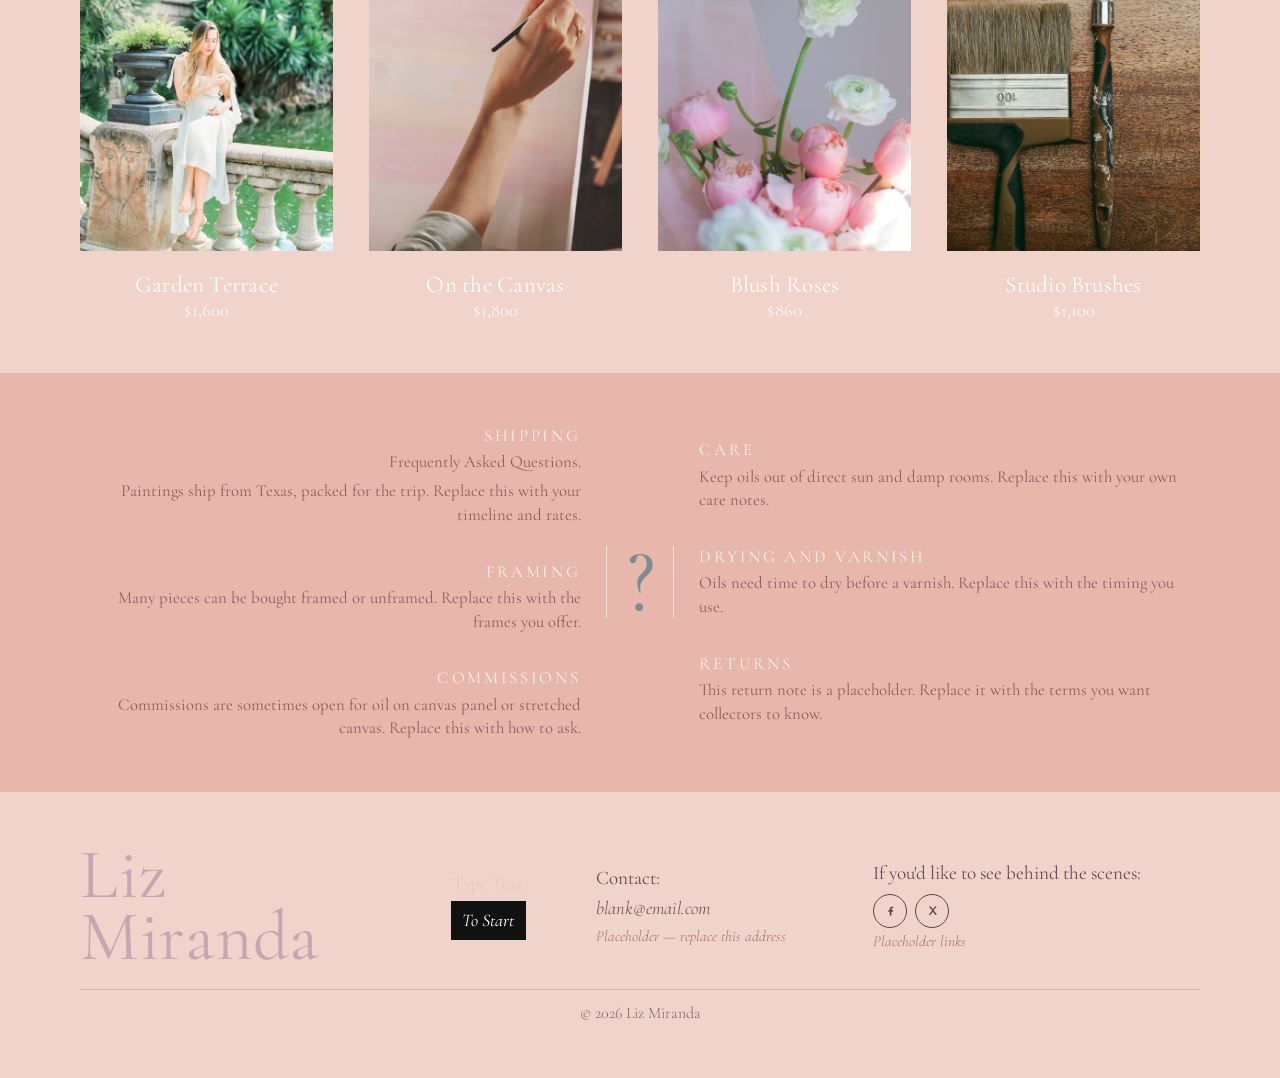
==== commit b6967629: "Give the tiles one size and more room between them. Hero, strip, slider, and both galleries share a " ====
--- a/index.html
+++ b/index.html
@@ -53,15 +53,17 @@
     </section>
 
     <section class="strip" id="strip" aria-label="Selected pictures">
-      <div class="strip-scroller">
-        <img src="images/strip-1.jpg" alt="">
-        <img src="images/strip-2.jpg" alt="">
-        <img src="images/strip-3.jpg" alt="">
-        <img src="images/strip-4.jpg" alt="">
-        <img src="images/strip-5.jpg" alt="">
-      </div>
-      <div class="wrap strip-foot">
-        <a class="see-all see-all-light" href="portfolio.html">See All</a>
+      <div class="wrap">
+        <div class="strip-scroller">
+          <img src="images/strip-1.jpg" alt="">
+          <img src="images/strip-2.jpg" alt="">
+          <img src="images/strip-3.jpg" alt="">
+          <img src="images/strip-4.jpg" alt="">
+          <img src="images/strip-5.jpg" alt="">
+        </div>
+        <div class="strip-foot">
+          <a class="see-all see-all-light" href="portfolio.html">See All</a>
+        </div>
       </div>
     </section>
 
@@ -80,11 +82,11 @@
           <h2 id="portfolio-title" class="visually-hidden">Portfolio</h2>
           <a class="see-all" href="portfolio.html">See All</a>
         </div>
-      </div>
-      <div class="slider-wrap">
-        <button type="button" class="slider-arrow slider-prev" aria-label="Previous paintings">‹</button>
-        <div id="portfolio-grid" class="art-slider" data-show="slider"></div>
-        <button type="button" class="slider-arrow slider-next" aria-label="Next paintings">›</button>
+        <div class="slider-wrap">
+          <button type="button" class="slider-arrow slider-prev" aria-label="Previous paintings">‹</button>
+          <div id="portfolio-grid" class="art-slider" data-show="slider"></div>
+          <button type="button" class="slider-arrow slider-next" aria-label="Next paintings">›</button>
+        </div>
       </div>
       <noscript>
         <p class="noscript wrap">This gallery needs JavaScript to show the paintings. The list lives in js/artworks.js.</p>
--- a/css/styles.css
+++ b/css/styles.css
@@ -50,6 +50,12 @@
   --faq-mark: #7d8c94;
   --ink: #5c454c;
   --serif: "Cormorant Garamond", Palatino, "Palatino Linotype", Georgia, serif;
+  --page-max: 1120px;
+  --page-gutter: 2.5rem;
+  --space: 3.25rem;
+  --tile-gap: 36px;
+  --caption-gap: 1.35rem;
+  --cols: 4;
   color-scheme: light;
 }
 
@@ -113,7 +119,7 @@
 }
 
 .wrap {
-  width: min(1040px, calc(100% - 2.6rem));
+  width: min(var(--page-max), calc(100% - 2 * var(--page-gutter)));
   margin: 0 auto;
 }
 
@@ -176,13 +182,13 @@
 
 .hero {
   background: var(--hero);
-  padding: 0.35rem 0 1.35rem;
+  padding: var(--space) 0;
 }
 
 .hero-grid {
   display: grid;
-  grid-template-columns: repeat(4, 1fr);
-  gap: 0.85rem;
+  grid-template-columns: repeat(var(--cols), minmax(0, 1fr));
+  gap: var(--tile-gap);
 }
 
 .tile {
@@ -193,16 +199,14 @@
 }
 
 .tile img,
-.art-photo img {
+.art-photo img,
+.strip-scroller img {
   display: block;
   width: 100%;
-  aspect-ratio: 3 / 4;
+  height: auto;
+  aspect-ratio: 2 / 3;
   object-fit: cover;
   background: #e7d0c8;
-}
-
-.art-photo img {
-  aspect-ratio: 2 / 3;
 }
 
 .tile span {
@@ -222,30 +226,31 @@
 
 .strip {
   background: var(--rose);
-  padding: 0.85rem 0 1.05rem;
+  padding: var(--space) 0;
 }
 
 .strip-scroller {
   display: flex;
-  gap: 0.7rem;
+  gap: var(--tile-gap);
   overflow-x: auto;
-  padding: 0.15rem 6vw 0.15rem;
   scroll-snap-type: x mandatory;
+  scrollbar-width: none;
+}
+
+.strip-scroller::-webkit-scrollbar {
+  display: none;
 }
 
 .strip-scroller img {
-  flex: 0 0 auto;
-  width: min(210px, 42vw);
-  height: 300px;
-  object-fit: cover;
+  flex: 0 0 calc((100% - (var(--cols) - 1) * var(--tile-gap)) / var(--cols));
+  width: calc((100% - (var(--cols) - 1) * var(--tile-gap)) / var(--cols));
   scroll-snap-align: start;
-  background: #e7d0c8;
 }
 
 .strip-foot {
   display: flex;
   justify-content: flex-end;
-  padding-top: 0.55rem;
+  padding-top: var(--space);
 }
 
 .see-all {
@@ -265,12 +270,12 @@
   display: grid;
   place-items: center;
   min-height: 78vh;
-  padding: 3.2rem 1.2rem;
+  padding: var(--space) 0;
   background: url("../images/about-studio.jpg") center 30% / cover no-repeat;
 }
 
 .letter {
-  width: min(640px, 100%);
+  width: min(640px, calc(100% - 2 * var(--page-gutter)));
   padding: clamp(1.7rem, 4vw, 2.5rem) clamp(1.2rem, 4vw, 2.4rem);
   background: rgba(236, 196, 188, 0.86);
   color: #fffaf7;
@@ -289,20 +294,20 @@
 
 .works {
   background: var(--blush);
-  padding: 1.5rem 0 2.2rem;
+  padding: var(--space) 0;
 }
 
 .block-bar {
   display: flex;
   justify-content: flex-end;
   min-height: 1.6rem;
-  margin-bottom: 0.55rem;
+  margin-bottom: var(--space);
 }
 
 .art-grid {
   display: grid;
-  grid-template-columns: repeat(4, 1fr);
-  gap: 1.55rem 1.05rem;
+  grid-template-columns: repeat(var(--cols), minmax(0, 1fr));
+  gap: var(--tile-gap);
 }
 
 .art-card {
@@ -320,7 +325,7 @@
 }
 
 .art-title {
-  margin-top: 0.65rem;
+  margin-top: var(--caption-gap);
   color: var(--cream);
   font-size: 1.45rem;
   font-weight: 400;
@@ -337,11 +342,10 @@
 
 .page-works {
   min-height: 70vh;
-  padding-top: 1.7rem;
 }
 
 .page-title {
-  margin: 0.2rem 0 1rem;
+  margin: 0 0 var(--space);
   color: var(--name);
   font-size: 2.2rem;
   font-style: italic;
@@ -357,11 +361,9 @@
   display: flex;
   flex-wrap: nowrap;
   align-items: flex-start;
-  gap: 1rem;
+  gap: var(--tile-gap);
   overflow-x: auto;
-  padding: 0.15rem 6vw 0.4rem;
   scroll-snap-type: x mandatory;
-  scroll-padding-left: 6vw;
   scrollbar-width: none;
   -webkit-overflow-scrolling: touch;
 }
@@ -371,8 +373,8 @@
 }
 
 .art-slider .art-card {
-  flex: 0 0 250px;
-  width: 250px;
+  flex: 0 0 calc((100% - (var(--cols) - 1) * var(--tile-gap)) / var(--cols));
+  width: calc((100% - (var(--cols) - 1) * var(--tile-gap)) / var(--cols));
   scroll-snap-align: start;
 }
 
@@ -385,11 +387,11 @@
 
 .see-all-card {
   display: flex;
-  flex: 0 0 250px;
+  flex: 0 0 calc((100% - (var(--cols) - 1) * var(--tile-gap)) / var(--cols));
   align-items: center;
   align-self: flex-start;
   justify-content: center;
-  width: 250px;
+  width: calc((100% - (var(--cols) - 1) * var(--tile-gap)) / var(--cols));
   aspect-ratio: 2 / 3;
   background: var(--rose);
   color: #fbf7f5;
@@ -430,7 +432,7 @@
 .faq {
   background: var(--rose);
   color: #f8f1ee;
-  padding: 4.4rem 0 3.6rem;
+  padding: var(--space) 0;
 }
 
 .faq-grid {
@@ -494,7 +496,7 @@
 
 .site-footer {
   background: var(--blush);
-  padding: 2.1rem 0 1.15rem;
+  padding: var(--space) 0;
   color: var(--name);
 }
 
@@ -590,7 +592,7 @@
 }
 
 .copyright {
-  width: min(1040px, calc(100% - 2.6rem));
+  width: min(var(--page-max), calc(100% - 2 * var(--page-gutter)));
   margin: 1.35rem auto 0;
   padding-top: 0.75rem;
   border-top: 1px solid rgba(92, 69, 76, 0.22);
@@ -775,11 +777,6 @@
 }
 
 @media (max-width: 900px) {
-  .hero-grid,
-  .art-grid {
-    grid-template-columns: 1fr 1fr;
-  }
-
   .footer-grid,
   .faq-grid {
     grid-template-columns: 1fr;
@@ -823,21 +820,19 @@
     font-size: 1rem;
     padding: 0.22rem 0.6rem 0.26rem;
   }
-
-  .strip-scroller img {
-    height: 240px;
-  }
 }
 
 @media (max-width: 800px) {
+  :root {
+    --page-gutter: 1.15rem;
+    --space: 2rem;
+    --tile-gap: 18px;
+    --caption-gap: 0.95rem;
+    --cols: 2;
+  }
+
   .slider-arrow {
     display: none;
-  }
-
-  .art-slider .art-card,
-  .see-all-card {
-    flex-basis: 68vw;
-    width: 68vw;
   }
 }
 
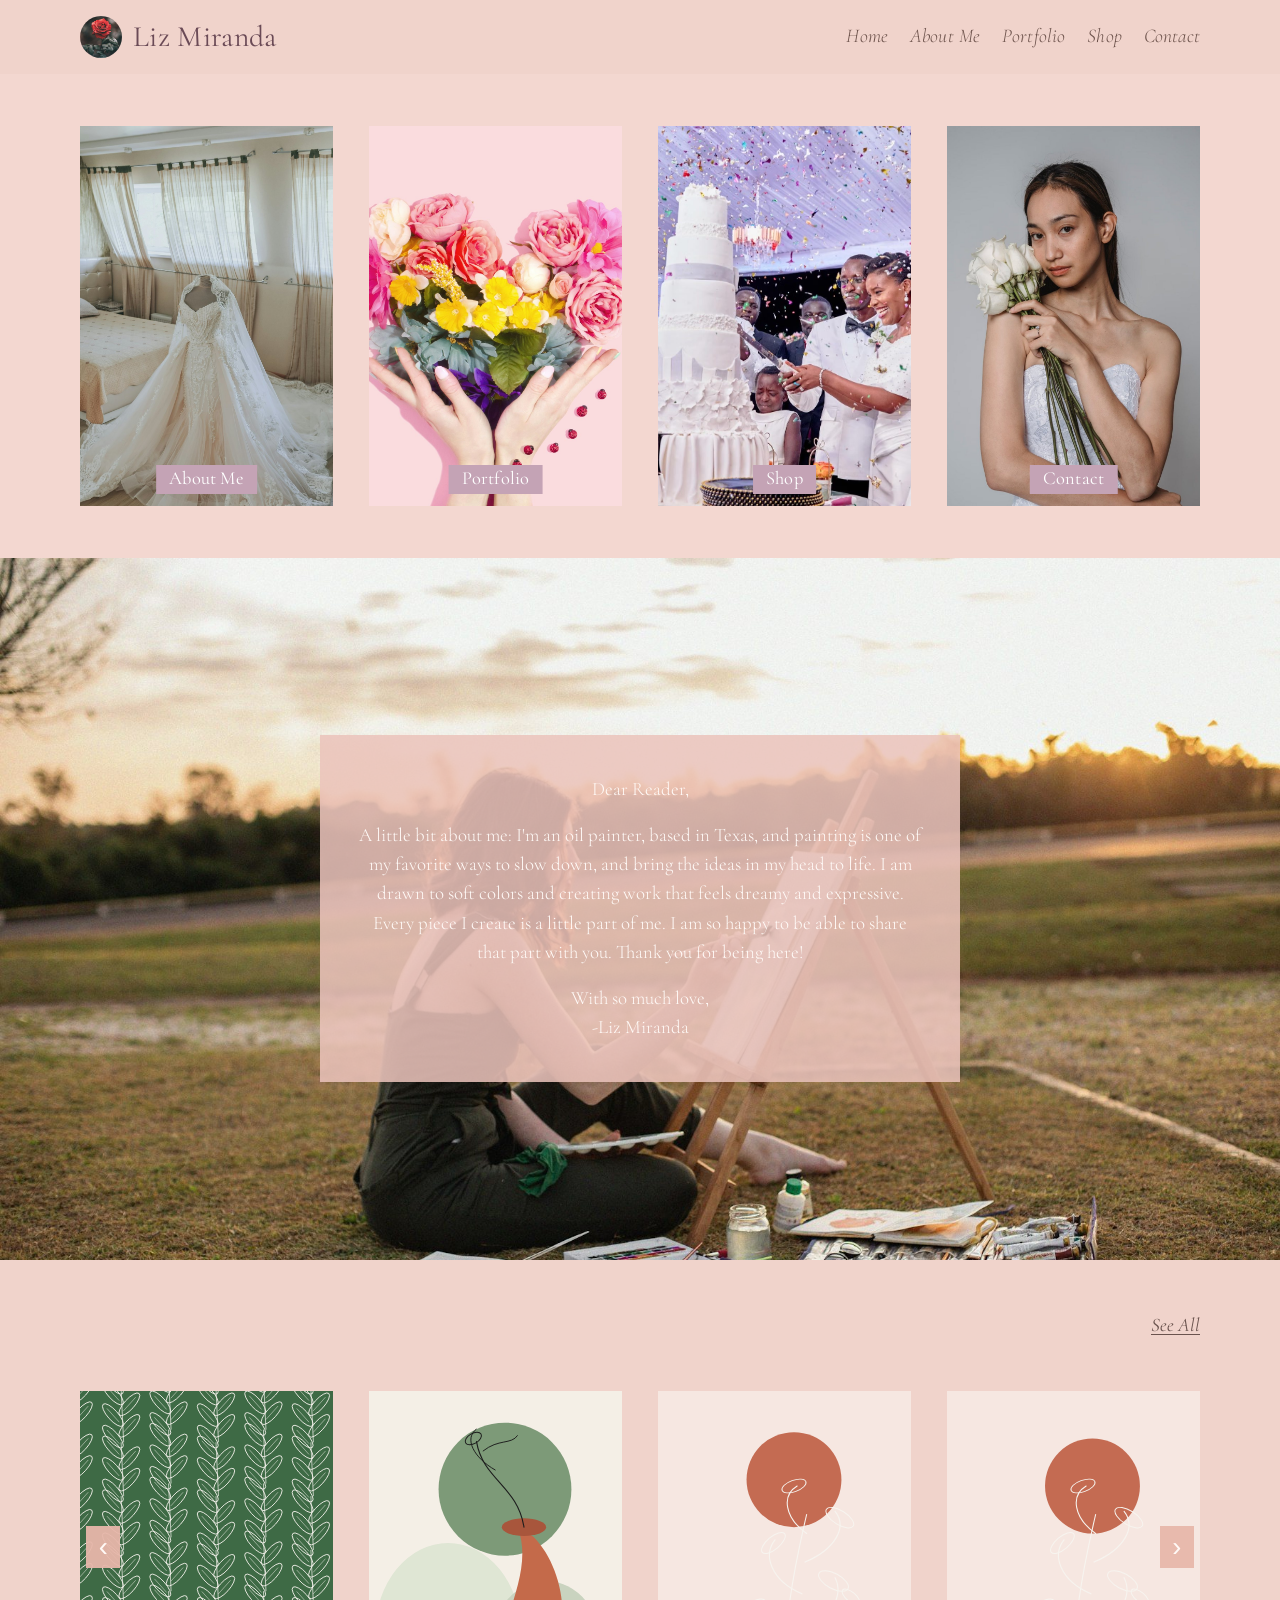
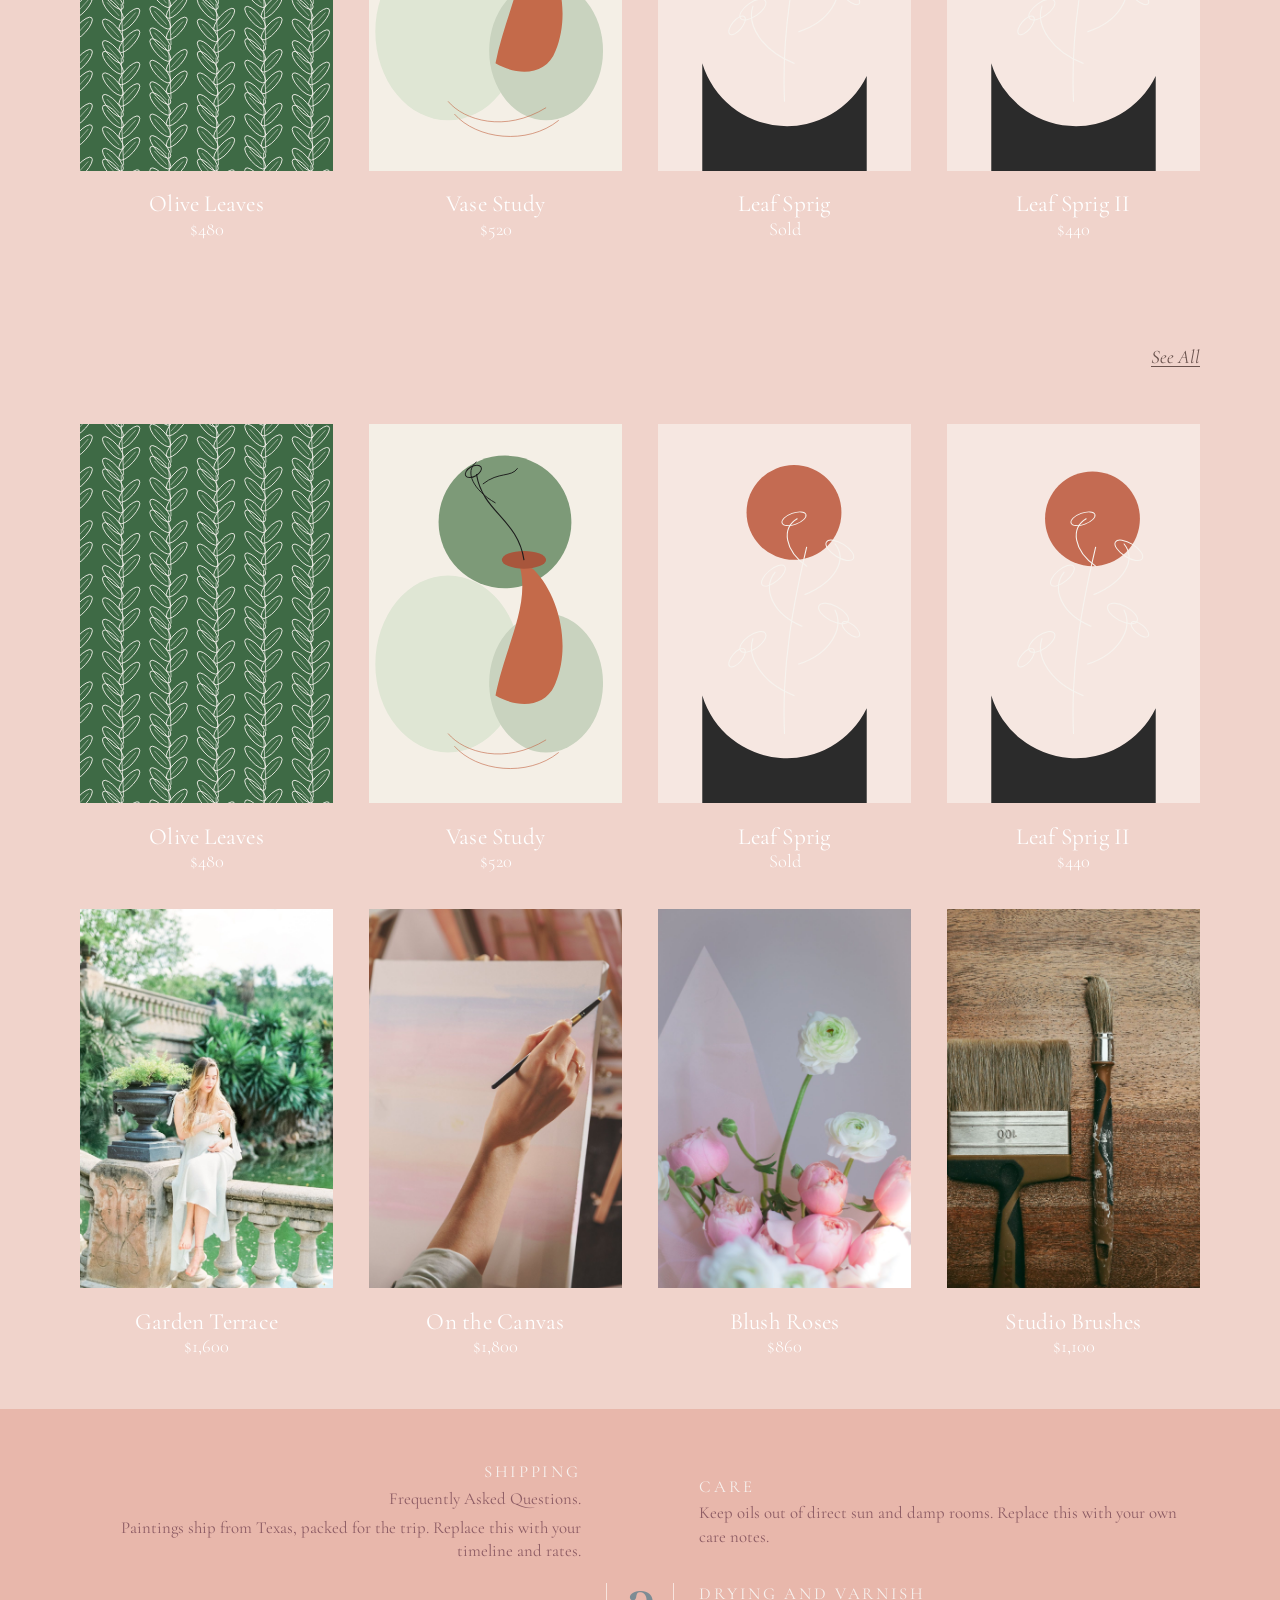
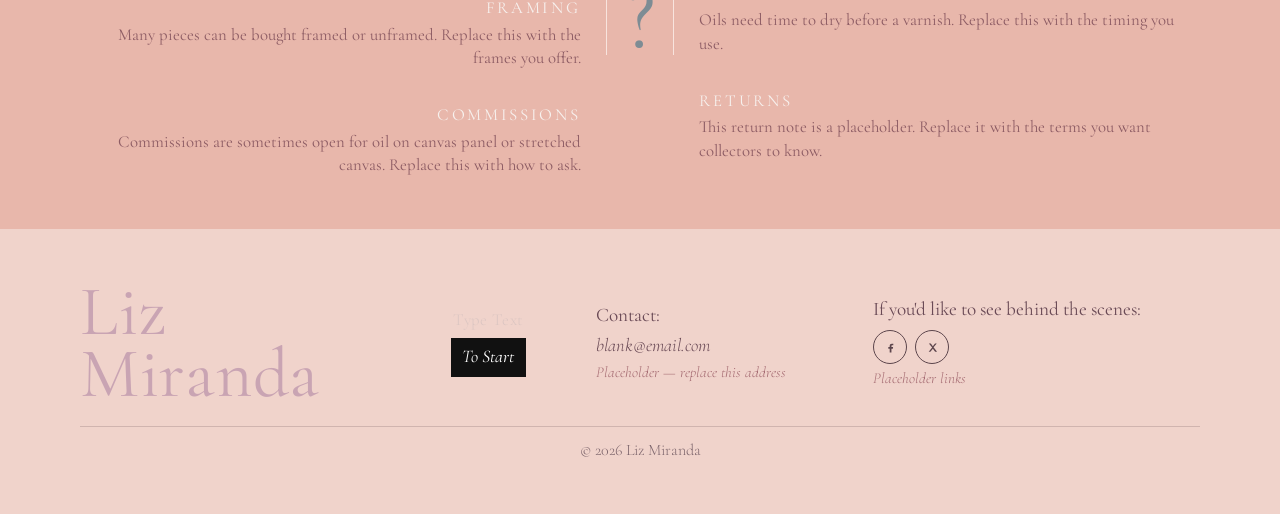
==== commit 6ba359ca: "Remove the photo strip under the hero. The homepage keeps the portfolio slider. The strip markup, st" ====
--- a/index.html
+++ b/index.html
@@ -49,21 +49,6 @@
           <img src="images/tile-contact.jpg" alt="">
           <span>Contact</span>
         </a>
-      </div>
-    </section>
-
-    <section class="strip" id="strip" aria-label="Selected pictures">
-      <div class="wrap">
-        <div class="strip-scroller">
-          <img src="images/strip-1.jpg" alt="">
-          <img src="images/strip-2.jpg" alt="">
-          <img src="images/strip-3.jpg" alt="">
-          <img src="images/strip-4.jpg" alt="">
-          <img src="images/strip-5.jpg" alt="">
-        </div>
-        <div class="strip-foot">
-          <a class="see-all see-all-light" href="portfolio.html">See All</a>
-        </div>
       </div>
     </section>
 
--- a/css/styles.css
+++ b/css/styles.css
@@ -199,8 +199,7 @@
 }
 
 .tile img,
-.art-photo img,
-.strip-scroller img {
+.art-photo img {
   display: block;
   width: 100%;
   height: auto;
@@ -224,35 +223,6 @@
   white-space: nowrap;
 }
 
-.strip {
-  background: var(--rose);
-  padding: var(--space) 0;
-}
-
-.strip-scroller {
-  display: flex;
-  gap: var(--tile-gap);
-  overflow-x: auto;
-  scroll-snap-type: x mandatory;
-  scrollbar-width: none;
-}
-
-.strip-scroller::-webkit-scrollbar {
-  display: none;
-}
-
-.strip-scroller img {
-  flex: 0 0 calc((100% - (var(--cols) - 1) * var(--tile-gap)) / var(--cols));
-  width: calc((100% - (var(--cols) - 1) * var(--tile-gap)) / var(--cols));
-  scroll-snap-align: start;
-}
-
-.strip-foot {
-  display: flex;
-  justify-content: flex-end;
-  padding-top: var(--space);
-}
-
 .see-all {
   color: #6a534e;
   font-size: 1.2rem;
@@ -260,10 +230,6 @@
   font-weight: 400;
   text-decoration: underline;
   text-underline-offset: 0.16em;
-}
-
-.see-all-light {
-  color: #fbf7f5;
 }
 
 .about {
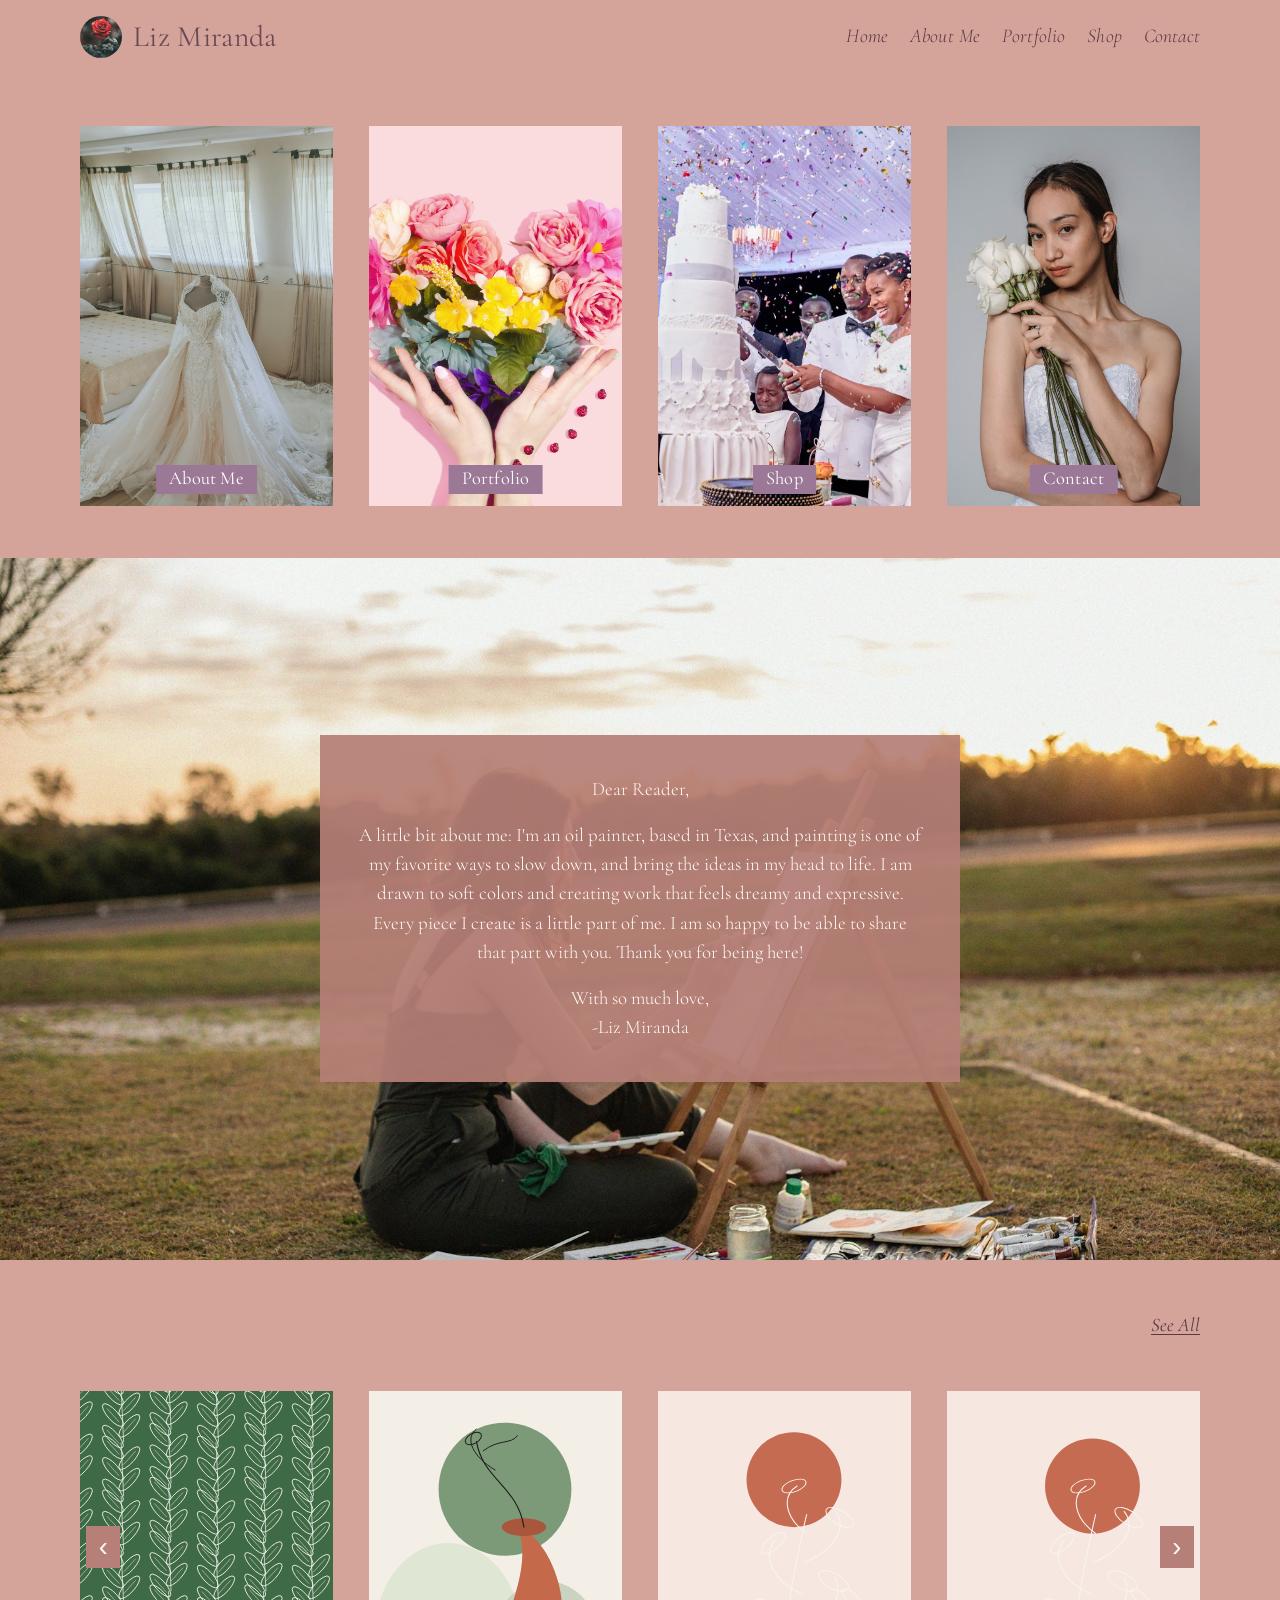
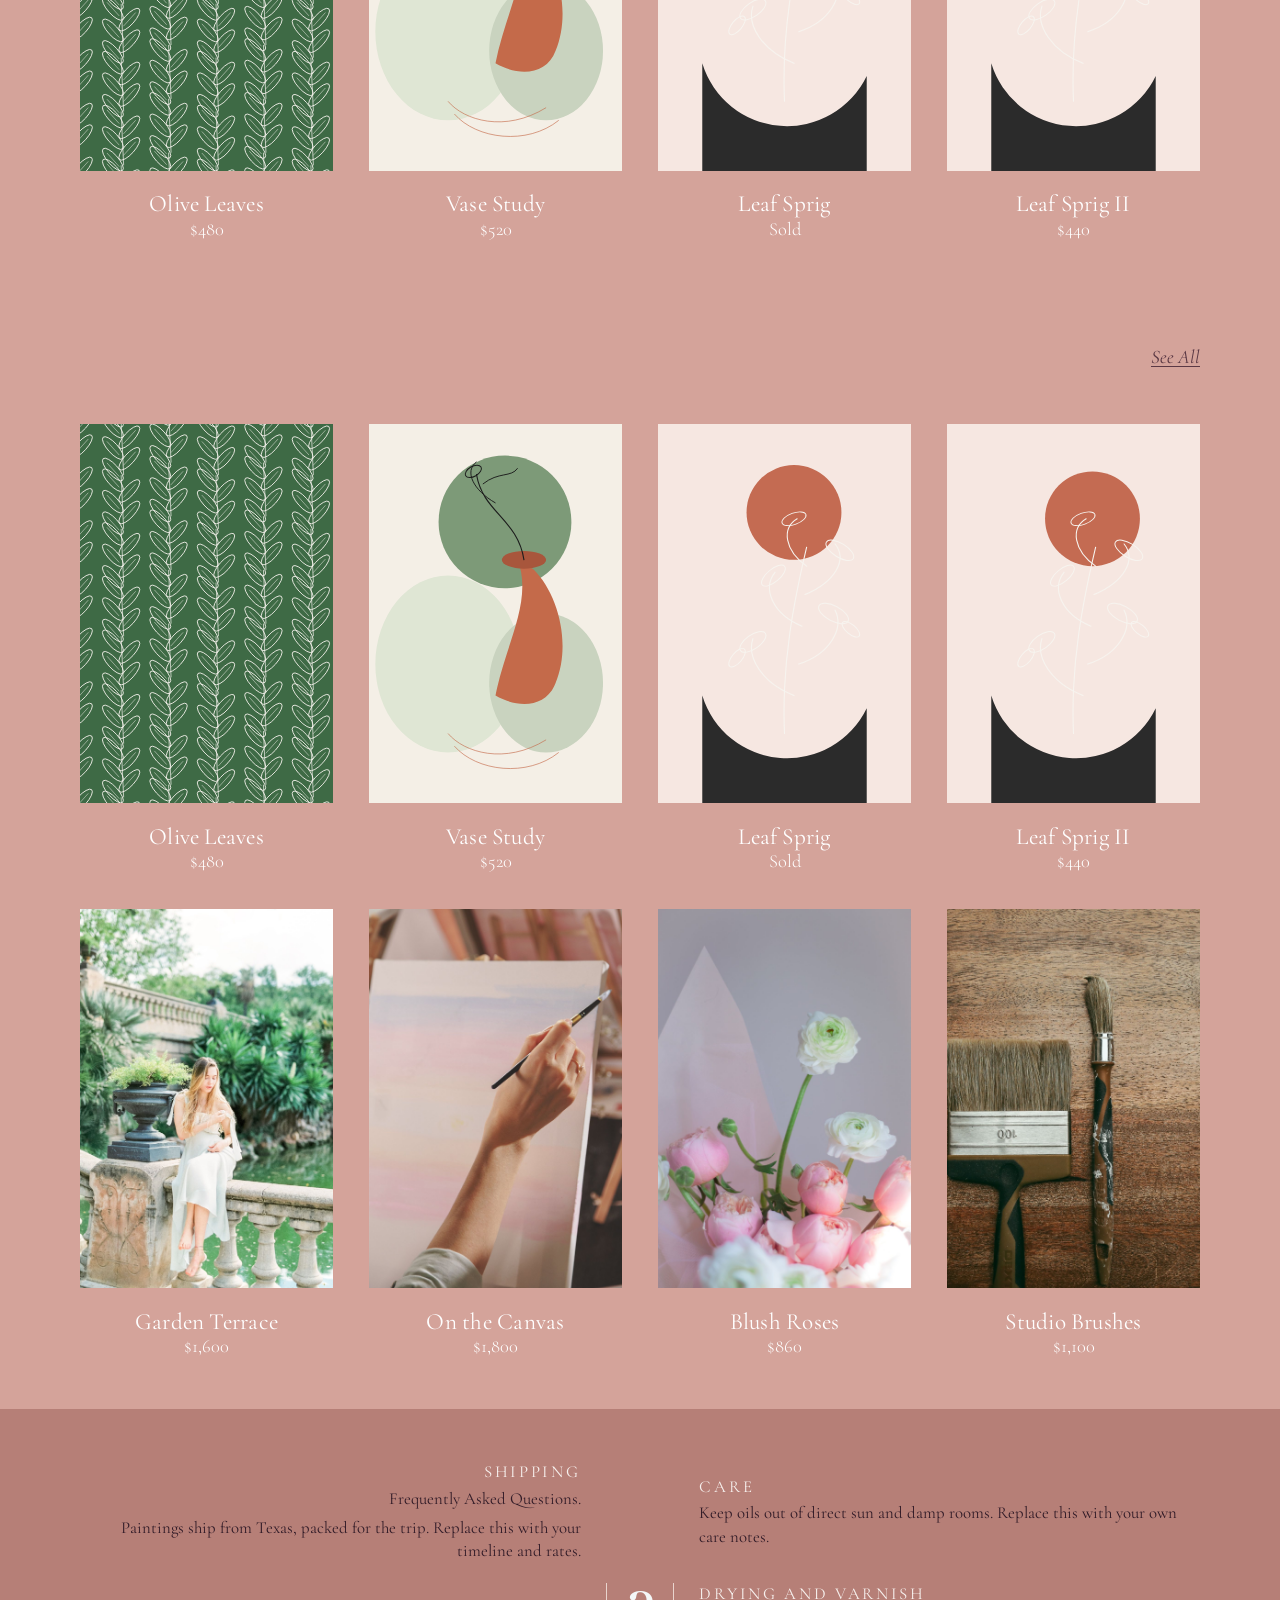
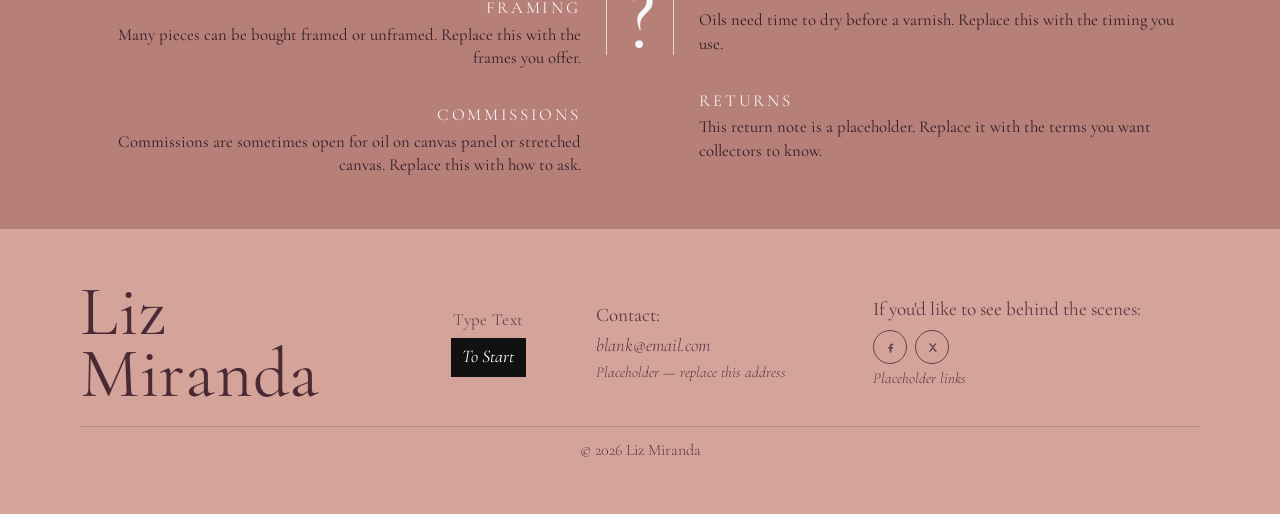
==== commit 891617cd: "Deepen the light pink to #d4a39a and the rose to #b67f77. Light page backgrounds use the new blush. " ====
--- a/index.html
+++ b/index.html
@@ -6,7 +6,7 @@
   <title>Liz Miranda</title>
   <meta name="description" content="Liz Miranda is an oil painter based in Texas. Soft, dreamy paintings on canvas panels and stretched canvas.">
   <meta name="author" content="Liz Miranda">
-  <meta name="theme-color" content="#f3dcd6">
+  <meta name="theme-color" content="#d4a39a">
   <meta name="robots" content="index, follow">
   <link rel="icon" href="favicon.svg" type="image/svg+xml">
   <link rel="stylesheet" href="css/styles.css">
--- a/css/styles.css
+++ b/css/styles.css
@@ -39,15 +39,16 @@
 }
 
 :root {
-  --blush: #f0d3cb;
-  --hero: #f3d7d0;
-  --rose: #e8b7ab;
-  --mauve: #c4a3b5;
+  --blush: #d4a39a;
+  --hero: var(--blush);
+  --rose: #b67f77;
+  --mauve: #9a7896;
   --name: #6a4a56;
-  --footer-name: #c9a4b3;
+  --footer-name: #4a2a34;
+  --plum: #5a3844;
   --cream: #ffffff;
-  --faq-body: #8d5c64;
-  --faq-mark: #7d8c94;
+  --faq-body: #321c28;
+  --faq-mark: #f4f7f8;
   --ink: #5c454c;
   --serif: "Cormorant Garamond", Palatino, "Palatino Linotype", Georgia, serif;
   --page-max: 1120px;
@@ -166,7 +167,7 @@
 }
 
 nav a {
-  color: #6d534c;
+  color: var(--plum);
   font-size: 1.22rem;
   font-style: italic;
   font-weight: 300;
@@ -205,7 +206,7 @@
   height: auto;
   aspect-ratio: 2 / 3;
   object-fit: cover;
-  background: #e7d0c8;
+  background: var(--blush);
 }
 
 .tile span {
@@ -224,7 +225,7 @@
 }
 
 .see-all {
-  color: #6a534e;
+  color: var(--plum);
   font-size: 1.2rem;
   font-style: italic;
   font-weight: 400;
@@ -243,7 +244,7 @@
 .letter {
   width: min(640px, calc(100% - 2 * var(--page-gutter)));
   padding: clamp(1.7rem, 4vw, 2.5rem) clamp(1.2rem, 4vw, 2.4rem);
-  background: rgba(236, 196, 188, 0.86);
+  background: color-mix(in srgb, var(--rose) 92%, transparent);
   color: #fffaf7;
   text-align: center;
 }
@@ -375,7 +376,7 @@
   width: 2.1rem;
   height: 2.6rem;
   border: 0;
-  background: rgba(232, 183, 171, 0.94);
+  background: var(--rose);
   color: #fffaf7;
   font-size: 1.7rem;
   line-height: 1;
@@ -463,7 +464,7 @@
 .site-footer {
   background: var(--blush);
   padding: var(--space) 0;
-  color: var(--name);
+  color: var(--plum);
 }
 
 .footer-grid {
@@ -491,7 +492,7 @@
 }
 
 .type-text {
-  color: #dcc6c2;
+  color: var(--plum);
   font-size: 1.05rem;
   font-weight: 300;
   letter-spacing: 0.02em;
@@ -530,7 +531,7 @@
 
 .placeholder {
   margin-top: 0.15rem;
-  color: #a56b72;
+  color: var(--plum);
   font-size: 0.95rem;
   font-style: italic;
   font-weight: 300;
@@ -562,7 +563,7 @@
   margin: 1.35rem auto 0;
   padding-top: 0.75rem;
   border-top: 1px solid rgba(92, 69, 76, 0.22);
-  color: #7d656c;
+  color: var(--plum);
   font-size: 1rem;
   font-weight: 300;
   text-align: center;
@@ -571,7 +572,7 @@
 .noscript,
 .missing,
 .empty {
-  color: #7d656c;
+  color: var(--plum);
 }
 
 .detail {
@@ -701,7 +702,7 @@
 .buy-note {
   max-width: 34rem;
   margin: 0.45rem 0 0;
-  color: #a56b72;
+  color: var(--plum);
   font-size: 0.98rem;
   font-style: italic;
   font-weight: 300;
